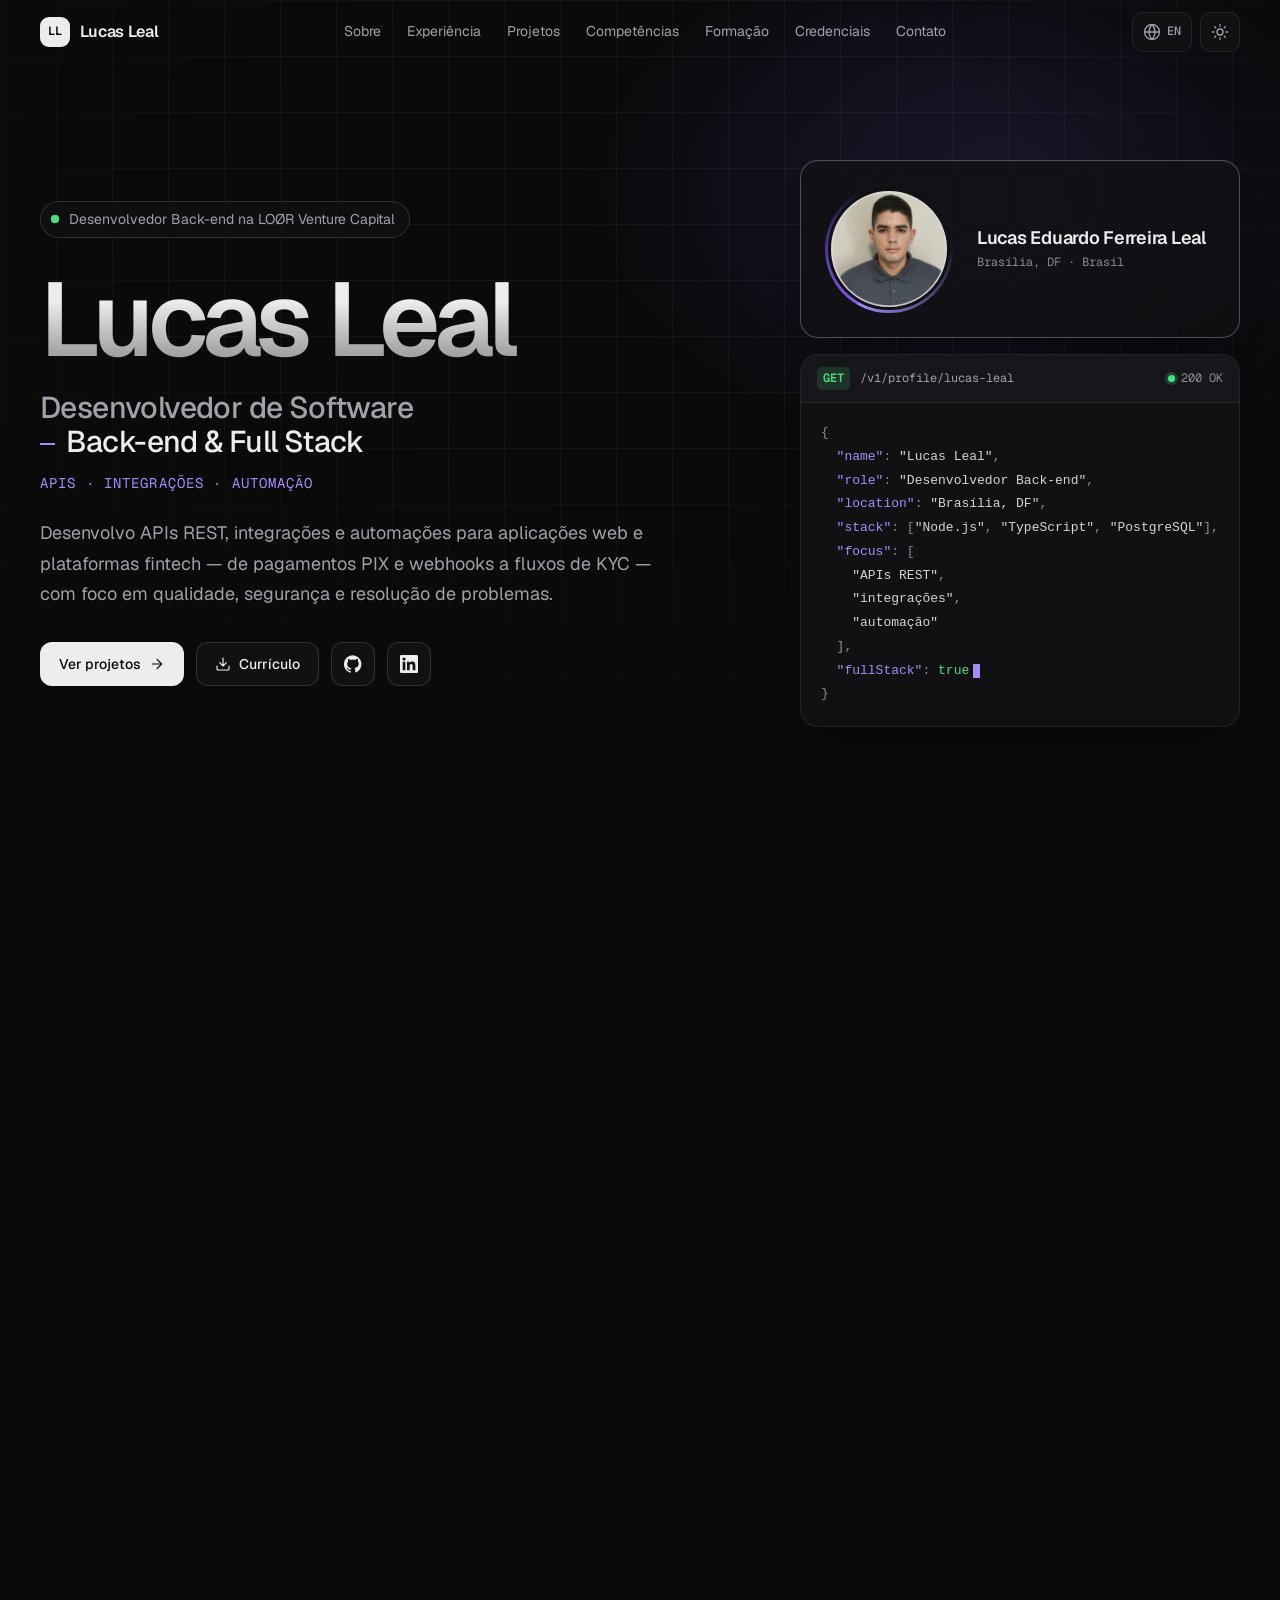
==== index.html @ 2da07b04 "Publica o portfólio profissional de Lucas Leal Portfólio em HTML, CSS e JavaScript puros, pronto par" ====
<!doctype html>
<html lang="pt-BR" data-theme="dark">
<head>
  <meta charset="utf-8">
  <meta name="viewport" content="width=device-width, initial-scale=1">
  <!-- CSP: se editar o script inline de tema abaixo, recalcule o hash (instruções no README) -->
  <meta http-equiv="Content-Security-Policy" content="default-src 'self'; script-src 'self' 'sha256-cTJ7zprDbn5agQ46MAtYirM+L8sYIg5HvL7rnCtWWjA='; style-src 'self'; img-src 'self' data:; font-src 'self'; connect-src 'self'; object-src 'none'; base-uri 'self'; form-action 'none'">
  <title>Lucas Leal — Desenvolvedor de Software | Back-end &amp; Full Stack</title>
  <meta name="description" content="Lucas Leal, desenvolvedor de software em Brasília com foco em Back-end e Full Stack: APIs REST, integrações de pagamento PIX, KYC e automação com Node.js, TypeScript, PHP/Laravel e PostgreSQL.">
  <meta name="author" content="Lucas Eduardo Ferreira Leal">
  <meta name="theme-color" content="#0a0a0b">
  <meta name="referrer" content="strict-origin-when-cross-origin">
  <meta name="color-scheme" content="dark light">
  <link rel="canonical" href="https://lucasleal0619.github.io/Portf-lio/">

  <!-- Open Graph / redes sociais -->
  <meta property="og:type" content="profile">
  <meta property="og:locale" content="pt_BR">
  <meta property="og:locale:alternate" content="en_US">
  <meta property="og:site_name" content="Lucas Leal">
  <meta property="og:title" content="Lucas Leal — Desenvolvedor de Software | Back-end & Full Stack">
  <meta property="og:description" content="APIs REST, integrações e automação para aplicações web e plataformas fintech. Estudos de caso de projetos profissionais, institucionais e pessoais.">
  <meta property="og:url" content="https://lucasleal0619.github.io/Portf-lio/">
  <meta property="og:image" content="https://lucasleal0619.github.io/Portf-lio/assets/images/og-image.png">
  <meta property="og:image:width" content="1200">
  <meta property="og:image:height" content="630">
  <meta property="og:image:alt" content="Lucas Leal — Desenvolvedor de Software, Back-end e Full Stack">
  <meta property="profile:first_name" content="Lucas">
  <meta property="profile:last_name" content="Leal">
  <meta name="twitter:card" content="summary_large_image">
  <meta name="twitter:title" content="Lucas Leal — Desenvolvedor de Software | Back-end & Full Stack">
  <meta name="twitter:description" content="APIs REST, integrações e automação para aplicações web e plataformas fintech. Estudos de caso de projetos profissionais, institucionais e pessoais.">
  <meta name="twitter:image" content="https://lucasleal0619.github.io/Portf-lio/assets/images/og-image.png">

  <link rel="icon" href="assets/icons/favicon.svg" type="image/svg+xml">
  <link rel="icon" href="assets/icons/favicon-32.png" sizes="32x32" type="image/png">
  <link rel="apple-touch-icon" href="assets/icons/apple-touch-icon.png">

  <link rel="preload" href="assets/fonts/geist-latin.woff2" as="font" type="font/woff2" crossorigin>
  <link rel="preload" href="assets/images/Foto_Lucas_Leal.webp" as="image" type="image/webp">

  <!-- Tema aplicado antes da pintura para evitar flash de cor -->
  <script>
    (function () {
      var root = document.documentElement;
      root.classList.add('js');
      if ('IntersectionObserver' in window && !(window.matchMedia && matchMedia('(prefers-reduced-motion: reduce)').matches)) {
        root.classList.add('anim-ready');
        setTimeout(function () { if (!root.classList.contains('anim-live')) root.classList.remove('anim-ready'); }, 2500);
      }
      try {
        var t = localStorage.getItem('ll-theme');
        if (t === 'light' || t === 'dark') root.setAttribute('data-theme', t);
      } catch (e) { /* armazenamento indisponível: mantém o tema escuro */ }
      if (root.getAttribute('data-theme') === 'light') document.querySelector('meta[name="theme-color"]').setAttribute('content', '#fafafa');
    })();
  </script>

  <link rel="stylesheet" href="css/style.css">
  <link rel="stylesheet" href="css/animations.css">
  <link rel="stylesheet" href="css/responsive.css">

  <script type="application/ld+json">
  {
    "@context": "https://schema.org",
    "@type": "Person",
    "name": "Lucas Eduardo Ferreira Leal",
    "alternateName": "Lucas Leal",
    "jobTitle": "Desenvolvedor de Software — Back-end & Full Stack",
    "description": "Desenvolvedor de software com experiência em aplicações web e plataformas fintech, com foco em Back-end, APIs REST, integrações e automação.",
    "url": "https://lucasleal0619.github.io/Portf-lio/",
    "image": "https://lucasleal0619.github.io/Portf-lio/assets/images/Foto_Lucas_Leal.png",
    "address": { "@type": "PostalAddress", "addressLocality": "Brasília", "addressRegion": "DF", "addressCountry": "BR" },
    "sameAs": [
      "https://github.com/LucasLeal0619",
      "https://www.linkedin.com/in/lucas-leal-5221542a2",
      "https://www.credly.com/users/lucas-leal.0b1dd383/badges"
    ],
    "worksFor": { "@type": "Organization", "name": "LOØR Venture Capital" },
    "alumniOf": { "@type": "EducationalOrganization", "name": "Instituto Federal de Brasília" },
    "hasCredential": [
      {
        "@type": "EducationalOccupationalCredential",
        "name": "AWS Academy Graduate - Cloud Architecting - Training Badge",
        "credentialCategory": "badge",
        "recognizedBy": { "@type": "Organization", "name": "Amazon Web Services Training and Certification" },
        "url": "https://www.credly.com/badges/780c78b6-8be4-4b17-b005-ce69655f09c8"
      },
      {
        "@type": "EducationalOccupationalCredential",
        "name": "AWS Academy Graduate - Cloud Foundations - Training Badge",
        "credentialCategory": "badge",
        "recognizedBy": { "@type": "Organization", "name": "Amazon Web Services Training and Certification" },
        "url": "https://www.credly.com/badges/e8bd3562-819b-45bc-aad5-487b95e1ea8e"
      }
    ],
    "knowsAbout": ["Node.js", "TypeScript", "PHP", "Laravel", "PostgreSQL", "MySQL", "APIs REST", "Webhooks", "Integrações de pagamento PIX", "KYC", "Vue.js", "React", "Docker", "Desenvolvimento Back-end", "Desenvolvimento Full Stack"]
  }
  </script>

  <script src="js/config.js" defer></script>
  <script src="js/translations.js" defer></script>
  <script src="js/main.js" defer></script>
  <script src="js/animations.js" defer></script>
</head>
<body>
  <!-- Ícones reutilizáveis -->
  <svg class="sprite" aria-hidden="true" focusable="false">
    <symbol id="i-github" viewBox="0 0 24 24"><path fill="currentColor" stroke="none" d="M12 .3a12 12 0 0 0-3.8 23.4c.6.1.8-.3.8-.6v-2c-3.3.7-4-1.6-4-1.6-.6-1.4-1.4-1.8-1.4-1.8-1.1-.7.1-.7.1-.7 1.2.1 1.8 1.2 1.8 1.2 1.1 1.8 2.8 1.3 3.5 1 .1-.8.4-1.3.8-1.6-2.7-.3-5.5-1.3-5.5-5.9 0-1.3.5-2.4 1.2-3.2-.1-.3-.5-1.5.1-3.2 0 0 1-.3 3.3 1.2a11.5 11.5 0 0 1 6 0C17.3 4.6 18.3 5 18.3 5c.6 1.7.2 2.9.1 3.2.8.8 1.2 1.9 1.2 3.2 0 4.6-2.8 5.6-5.5 5.9.4.4.8 1.1.8 2.2v3.3c0 .3.2.7.8.6A12 12 0 0 0 12 .3"/></symbol>
    <symbol id="i-linkedin" viewBox="0 0 24 24"><path fill="currentColor" stroke="none" d="M20.45 20.45h-3.56v-5.57c0-1.33-.02-3.04-1.85-3.04-1.85 0-2.14 1.45-2.14 2.94v5.67H9.35V9h3.41v1.56h.05c.48-.9 1.64-1.85 3.37-1.85 3.6 0 4.27 2.37 4.27 5.46v6.28ZM5.34 7.43a2.06 2.06 0 1 1 0-4.13 2.06 2.06 0 0 1 0 4.13ZM7.12 20.45H3.56V9h3.56v11.45ZM22.23 0H1.77C.79 0 0 .77 0 1.73v20.54C0 23.23.79 24 1.77 24h20.45c.98 0 1.78-.77 1.78-1.73V1.73C24 .77 23.2 0 22.22 0Z"/></symbol>
    <symbol id="i-mail" viewBox="0 0 24 24"><rect x="2" y="4" width="20" height="16" rx="2"/><path d="m22 7-8.97 5.7a1.94 1.94 0 0 1-2.06 0L2 7"/></symbol>
    <symbol id="i-copy" viewBox="0 0 24 24"><rect x="8" y="8" width="14" height="14" rx="2"/><path d="M4 16c-1.1 0-2-.9-2-2V4c0-1.1.9-2 2-2h10c1.1 0 2 .9 2 2"/></symbol>
    <symbol id="i-check" viewBox="0 0 24 24"><path d="M20 6 9 17l-5-5"/></symbol>
    <symbol id="i-download" viewBox="0 0 24 24"><path d="M21 15v4a2 2 0 0 1-2 2H5a2 2 0 0 1-2-2v-4M7 10l5 5 5-5M12 15V3"/></symbol>
    <symbol id="i-arrow-ur" viewBox="0 0 24 24"><path d="M7 17 17 7M7 7h10v10"/></symbol>
    <symbol id="i-arrow-r" viewBox="0 0 24 24"><path d="M5 12h14M12 5l7 7-7 7"/></symbol>
    <symbol id="i-arrow-up" viewBox="0 0 24 24"><path d="m5 12 7-7 7 7M12 19V5"/></symbol>
    <symbol id="i-sun" viewBox="0 0 24 24"><circle cx="12" cy="12" r="4"/><path d="M12 2v2M12 20v2M4.93 4.93l1.41 1.41M17.66 17.66l1.41 1.41M2 12h2M20 12h2M6.34 17.66l-1.41 1.41M19.07 4.93l-1.41 1.41"/></symbol>
    <symbol id="i-moon" viewBox="0 0 24 24"><path d="M12 3a6 6 0 0 0 9 9 9 9 0 1 1-9-9Z"/></symbol>
    <symbol id="i-menu" viewBox="0 0 24 24"><path d="M4 7h16M4 12h16M4 17h16"/></symbol>
    <symbol id="i-x" viewBox="0 0 24 24"><path d="M18 6 6 18M6 6l12 12"/></symbol>
    <symbol id="i-server" viewBox="0 0 24 24"><rect x="2" y="3" width="20" height="8" rx="2"/><rect x="2" y="13" width="20" height="8" rx="2"/><path d="M6 7h.01M6 17h.01"/></symbol>
    <symbol id="i-layout" viewBox="0 0 24 24"><rect x="3" y="3" width="18" height="18" rx="2"/><path d="M3 9h18M9 21V9"/></symbol>
    <symbol id="i-db" viewBox="0 0 24 24"><ellipse cx="12" cy="5" rx="9" ry="3"/><path d="M3 5v14a9 3 0 0 0 18 0V5M3 12a9 3 0 0 0 18 0"/></symbol>
    <symbol id="i-branch" viewBox="0 0 24 24"><path d="M6 3v12"/><circle cx="18" cy="6" r="3"/><circle cx="6" cy="18" r="3"/><path d="M18 9a9 9 0 0 1-9 9"/></symbol>
    <symbol id="i-cap" viewBox="0 0 24 24"><path d="M22 10 12 5 2 10l10 5 10-5Z"/><path d="M6 12v5c3 3 9 3 12 0v-5"/></symbol>
    <symbol id="i-globe" viewBox="0 0 24 24"><circle cx="12" cy="12" r="10"/><path d="M2 12h20M12 2a15.3 15.3 0 0 1 4 10 15.3 15.3 0 0 1-4 10 15.3 15.3 0 0 1-4-10 15.3 15.3 0 0 1 4-10Z"/></symbol>
  </svg>

  <a class="skip-link" href="#conteudo" data-i18n="a11y.skip">Pular para o conteúdo</a>
  <div class="progress" aria-hidden="true"><span class="progress__bar"></span></div>

  <!-- ============ HEADER ============ -->
  <header class="header" id="topo">
    <div class="header__inner container">
      <a class="brand" href="#inicio">
        <span class="brand__mark" aria-hidden="true">LL</span>
        <span class="brand__name">Lucas Leal</span>
      </a>

      <nav class="nav" id="nav" aria-label="Navegação principal" data-i18n-attr="aria-label:a11y.nav">
        <ul class="nav__list">
          <li><a class="nav__link" href="#sobre" data-i18n="nav.about">Sobre</a></li>
          <li><a class="nav__link" href="#experiencia" data-i18n="nav.experience">Experiência</a></li>
          <li><a class="nav__link" href="#projetos" data-i18n="nav.projects">Projetos</a></li>
          <li><a class="nav__link" href="#competencias" data-i18n="nav.skills">Competências</a></li>
          <li><a class="nav__link" href="#formacao" data-i18n="nav.education">Formação</a></li>
          <li><a class="nav__link" href="#credenciais" data-i18n="nav.credentials">Credenciais</a></li>
          <li><a class="nav__link" href="#contato" data-i18n="nav.contact">Contato</a></li>
        </ul>
      </nav>

      <div class="header__actions">
        <button class="icon-btn lang-btn" type="button" id="lang-toggle" aria-label="EN — Switch to English">
          <svg class="icon" aria-hidden="true"><use href="#i-globe"/></svg>
          <span class="lang-btn__label">EN</span>
        </button>
        <button class="icon-btn" type="button" id="theme-toggle" aria-label="Alternar tema claro/escuro" data-i18n-attr="aria-label:a11y.theme">
          <svg class="icon icon--sun" aria-hidden="true"><use href="#i-sun"/></svg>
          <svg class="icon icon--moon" aria-hidden="true"><use href="#i-moon"/></svg>
        </button>
        <button class="icon-btn menu-btn" type="button" id="menu-toggle" aria-controls="nav" aria-expanded="false" aria-label="Abrir menu">
          <svg class="icon icon--menu" aria-hidden="true"><use href="#i-menu"/></svg>
          <svg class="icon icon--close" aria-hidden="true"><use href="#i-x"/></svg>
        </button>
      </div>
    </div>
  </header>

  <main id="conteudo" tabindex="-1">

    <!-- ============ HERO ============ -->
    <section class="hero" id="inicio" aria-labelledby="hero-title">
      <div class="hero__bg" aria-hidden="true"></div>
      <div class="container hero__grid">
        <div class="hero__content">
          <p class="status-pill">
            <span class="status-pill__dot" aria-hidden="true"></span>
            <span data-i18n="hero.status">Desenvolvedor Back-end na LOØR Venture Capital</span>
          </p>

          <h1 class="hero__title" id="hero-title">
            <span class="hero__name">Lucas Leal</span>
            <span class="hero__role"><span data-i18n="hero.role">Desenvolvedor de Software</span> <span class="hero__role-stack">Back-end &amp; Full Stack</span></span>
          </h1>
          <p class="hero__tagline mono" data-i18n="hero.tagline">APIs · Integrações · Automação</p>

          <p class="hero__lead" data-i18n="hero.lead">Desenvolvo APIs REST, integrações e automações para aplicações web e plataformas fintech — de pagamentos PIX e webhooks a fluxos de KYC — com foco em qualidade, segurança e resolução de problemas.</p>

          <div class="hero__cta">
            <a class="btn btn--primary" href="#projetos">
              <span data-i18n="hero.ctaProjects">Ver projetos</span>
              <svg class="icon" aria-hidden="true"><use href="#i-arrow-r"/></svg>
            </a>
            <a class="btn btn--ghost" href="#" data-config-link="resume" download hidden>
              <svg class="icon" aria-hidden="true"><use href="#i-download"/></svg>
              <span data-i18n="hero.ctaResume">Currículo</span>
            </a>
            <a class="icon-btn icon-btn--lg" href="https://github.com/LucasLeal0619" target="_blank" rel="noopener noreferrer" aria-label="GitHub (abre em nova aba)" data-i18n-attr="aria-label:a11y.github">
              <svg class="icon" aria-hidden="true"><use href="#i-github"/></svg>
            </a>
            <a class="icon-btn icon-btn--lg" href="#" data-config-link="linkedin" target="_blank" rel="noopener noreferrer" aria-label="LinkedIn (abre em nova aba)" data-i18n-attr="aria-label:a11y.linkedin" hidden>
              <svg class="icon" aria-hidden="true"><use href="#i-linkedin"/></svg>
            </a>
          </div>
        </div>

        <div class="hero__visual">
          <figure class="card photo-card spotlight">
            <picture>
              <source srcset="assets/images/Foto_Lucas_Leal.webp" type="image/webp">
              <img class="photo-card__img" src="assets/images/Foto_Lucas_Leal.png" width="256" height="256"
                   alt="Foto de Lucas Leal, homem jovem de cabelo escuro curto, vestindo camisa polo cinza" data-i18n-attr="alt:hero.photoAlt"
                   fetchpriority="high" decoding="async">
            </picture>
            <figcaption class="photo-card__caption">
              <span class="photo-card__name">Lucas Eduardo Ferreira Leal</span>
              <span class="photo-card__meta mono">Brasília, DF · Brasil</span>
            </figcaption>
          </figure>

          <div class="card code-card spotlight" role="img" aria-label="Resumo do perfil em formato de resposta de API: Lucas Leal, desenvolvedor Back-end em Brasília, stack Node.js, TypeScript e PostgreSQL." data-i18n-attr="aria-label:hero.codeAlt">
            <div class="code-card__bar" aria-hidden="true">
              <span class="code-card__method">GET</span>
              <span class="code-card__path">/v1/profile/lucas-leal</span>
              <span class="code-card__status"><span class="dot dot--ok"></span>200 OK</span>
            </div>
<pre class="code-card__body" aria-hidden="true"><code>{
  <span class="k">"name"</span>: <span class="s">"Lucas Leal"</span>,
  <span class="k">"role"</span>: <span class="s">"<span data-i18n="code.role">Desenvolvedor Back-end</span>"</span>,
  <span class="k">"location"</span>: <span class="s">"Brasília, DF"</span>,
  <span class="k">"stack"</span>: [<span class="s">"Node.js"</span>, <span class="s">"TypeScript"</span>, <span class="s">"PostgreSQL"</span>],
  <span class="k">"focus"</span>: [
    <span class="s">"<span data-i18n="code.f1">APIs REST</span>"</span>,
    <span class="s">"<span data-i18n="code.f2">integrações</span>"</span>,
    <span class="s">"<span data-i18n="code.f3">automação</span>"</span>
  ],
  <span class="k">"fullStack"</span>: <span class="b">true</span><span class="caret"></span>
}</code></pre>
          </div>
        </div>
      </div>
    </section>

    <!-- ============ SOBRE ============ -->
    <section class="section" id="sobre" aria-labelledby="sobre-title">
      <div class="container">
        <header class="section__head reveal">
          <p class="section__index mono">01 <span aria-hidden="true">/</span> <span data-i18n="nav.about">Sobre</span></p>
          <h2 class="section__title" id="sobre-title" data-i18n="about.title">Back-end primeiro. Full Stack quando o projeto pede.</h2>
        </header>

        <div class="about-grid">
          <article class="card about-main reveal spotlight">
            <p data-i18n="about.p1">Sou desenvolvedor de software em Brasília, com experiência profissional em aplicações web e plataformas fintech. Hoje atuo como Desenvolvedor Back-end na LOØR Venture Capital, construindo APIs REST, integrações de pagamento e fluxos de KYC.</p>
            <p data-i18n="about.p2">Trabalho principalmente com Node.js, TypeScript e PostgreSQL, e também com PHP/Laravel, Vue.js, React e MySQL — o que me permite atuar no Full Stack quando o projeto pede. Testes de APIs, consultas SQL, homologação e deploy fazem parte da rotina, não da etapa final.</p>
            <div class="about-main__interests">
              <h3 class="card__label mono" data-i18n="about.interestsLabel">Interesses</h3>
              <ul class="tag-cloud">
                <li data-i18n="about.i1">Arquitetura de software</li>
                <li data-i18n="about.i2">Segurança</li>
                <li data-i18n="about.i3">Inteligência artificial</li>
                <li data-i18n="about.i4">Engenharia de software</li>
                <li data-i18n="about.i5">Automação</li>
                <li data-i18n="about.i6">Produtos digitais</li>
              </ul>
            </div>
          </article>

          <article class="card about-focus reveal spotlight">
            <h3 class="card__label mono" data-i18n="about.focusLabel">Foco atual</h3>
            <p class="about-focus__big" data-i18n="about.focusTitle">Pagamentos, KYC e APIs em uma fintech</p>
            <p class="muted" data-i18n="about.focusText">PIX, cobranças e webhooks via Asaas, fluxos de KYC com BigDataCorp e soluções whitelabel.</p>
          </article>

          <article class="card about-edu reveal spotlight">
            <h3 class="card__label mono" data-i18n="about.eduLabel">Formação</h3>
            <ul class="mini-list">
              <li>
                <svg class="icon" aria-hidden="true"><use href="#i-cap"/></svg>
                <span><strong>Faculdade Senac-DF</strong> · <span data-i18n="about.edu2">ADS, conclusão prevista em dez 2027</span></span>
              </li>
              <li>
                <svg class="icon" aria-hidden="true"><use href="#i-cap"/></svg>
                <span><strong>IFB</strong> · <span data-i18n="about.edu1">Técnico em Informática, concluído em 2025</span></span>
              </li>
            </ul>
          </article>

          <article class="card about-traits reveal spotlight">
            <h3 class="card__label mono" data-i18n="about.traitsLabel">Como trabalho</h3>
            <ul class="traits">
              <li class="trait">
                <h4 class="trait__title" data-i18n="about.t1">Colaboração</h4>
                <p data-i18n="about.t1d">Investigação de problemas, revisão de código e decisões técnicas junto ao Tech Lead.</p>
              </li>
              <li class="trait">
                <h4 class="trait__title" data-i18n="about.t2">Análise</h4>
                <p data-i18n="about.t2d">Diagnóstico de inconsistências de dados e de limitações de ambiente antes de propor a solução.</p>
              </li>
              <li class="trait">
                <h4 class="trait__title" data-i18n="about.t3">Qualidade</h4>
                <p data-i18n="about.t3d">Testes de APIs, testes automatizados, homologação e validação em produção.</p>
              </li>
              <li class="trait">
                <h4 class="trait__title" data-i18n="about.t4">Segurança</h4>
                <p data-i18n="about.t4d">Autenticação, fluxos de KYC e auditoria com proteção contra falsificação de cabeçalhos.</p>
              </li>
            </ul>
          </article>
        </div>
      </div>
    </section>

    <!-- ============ EXPERIÊNCIA ============ -->
    <section class="section" id="experiencia" aria-labelledby="exp-title">
      <div class="container">
        <header class="section__head reveal">
          <p class="section__index mono">02 <span aria-hidden="true">/</span> <span data-i18n="nav.experience">Experiência</span></p>
          <h2 class="section__title" id="exp-title" data-i18n="exp.title">Trajetória profissional.</h2>
        </header>

        <ol class="timeline">
          <!-- LOØR Venture Capital: dois cargos na mesma empresa -->
          <li class="timeline__item reveal">
            <div class="timeline__marker" aria-hidden="true"><span></span></div>
            <article class="card exp-card spotlight">
              <header class="exp-company">
                <p class="exp-company__name">LOØR Venture Capital</p>
                <p class="exp-company__span mono"><time datetime="2026-04" data-i18n="exp.apr26">Abr 2026</time> — <span data-i18n="common.present">Atual</span></p>
              </header>

              <header class="exp-card__head">
                <div>
                  <h3 class="exp-card__role" data-i18n="exp.loor.role">Desenvolvedor Back-end</h3>
                  <p class="exp-card__context" data-i18n="exp.loor.context">Plataforma fintech de investimento coletivo.</p>
                </div>
                <p class="exp-card__period mono">
                  <time datetime="2026-07" data-i18n="exp.jul26">Jul 2026</time> — <span class="tag-current" data-i18n="common.present">Atual</span>
                </p>
              </header>

              <div class="exp-card__groups">
                <div class="exp-group">
                  <h4 class="exp-group__title mono" data-i18n="exp.loor.g1">APIs e pagamentos</h4>
                  <ul>
                    <li data-i18n="exp.loor.a1">APIs REST em Node.js e TypeScript, com PostgreSQL</li>
                    <li data-i18n="exp.loor.a2">Integração com Asaas: PIX, cobranças, QR Codes e webhooks</li>
                    <li data-i18n="exp.loor.a3">Confirmação automática de pagamentos</li>
                  </ul>
                </div>
                <div class="exp-group">
                  <h4 class="exp-group__title mono" data-i18n="exp.loor.g2">KYC e produto</h4>
                  <ul>
                    <li data-i18n="exp.loor.a4">Evolução de fluxos de KYC integrados ao BigDataCorp</li>
                    <li data-i18n="exp.loor.a5">Desenvolvimento e evolução de soluções whitelabel</li>
                  </ul>
                </div>
                <div class="exp-group">
                  <h4 class="exp-group__title mono" data-i18n="exp.loor.g3">Qualidade e colaboração</h4>
                  <ul>
                    <li data-i18n="exp.loor.a6">Testes de APIs e consultas SQL</li>
                    <li data-i18n="exp.loor.a7">Homologação e deploy em produção</li>
                    <li data-i18n="exp.loor.a8">Investigação de problemas, revisão de código e decisões técnicas com o Tech Lead</li>
                  </ul>
                </div>
              </div>

              <ul class="chips" aria-label="Tecnologias" data-i18n-attr="aria-label:common.techs">
                <li>Node.js</li><li>TypeScript</li><li>AdonisJS</li><li>PostgreSQL</li><li>RabbitMQ</li><li>Swagger</li><li>Git</li>
              </ul>

              <div class="exp-role-prev">
                <header class="exp-card__head">
                  <div>
                    <h3 class="exp-card__role exp-card__role--sm" data-i18n="exp.res.role">Desenvolvedor Full Stack — Residência Tecnológica</h3>
                    <p class="exp-card__context" data-i18n="exp.res.context">Programa Bolsa Futuro Digital, na LOØR Venture Capital.</p>
                  </div>
                  <p class="exp-card__period mono">
                    <time datetime="2026-04" data-i18n="exp.apr26">Abr 2026</time> — <time datetime="2026-07" data-i18n="exp.jul26">Jul 2026</time>
                  </p>
                </header>
                <div class="exp-group exp-group--flat">
                  <ul>
                    <li data-i18n="exp.res.a1">Desenvolvimento do MVP Brazil Fund Access, plataforma de captação e gestão de investimentos internacionais</li>
                    <li data-i18n="exp.res.a2">APIs REST, modelagem de dados e fluxos de autenticação e KYC</li>
                    <li data-i18n="exp.res.a3">Contribuição para mais de 30 telas e fluxos do MVP</li>
                    <li data-i18n="exp.res.a4">CI/CD, homologação, deploy e resolução colaborativa de problemas</li>
                  </ul>
                </div>
                <div class="exp-role-prev__foot">
                  <ul class="chips" aria-label="Tecnologias" data-i18n-attr="aria-label:common.techs">
                    <li>React</li><li>Node.js</li><li>TypeScript</li><li>PostgreSQL</li>
                  </ul>
                  <button class="btn btn--sm btn--ghost" type="button" data-case="bfa">
                    <span data-i18n="exp.res.case">Estudo de caso: Brazil Fund Access</span>
                    <svg class="icon" aria-hidden="true"><use href="#i-arrow-ur"/></svg>
                  </button>
                </div>
              </div>
            </article>
          </li>

          <!-- G4F / Senac-DF -->
          <li class="timeline__item reveal">
            <div class="timeline__marker" aria-hidden="true"><span></span></div>
            <article class="card exp-card spotlight">
              <header class="exp-company">
                <p class="exp-company__name">G4F / Senac-DF</p>
              </header>
              <header class="exp-card__head">
                <div>
                  <h3 class="exp-card__role" data-i18n="exp.app.role">Jovem Aprendiz em Desenvolvimento de Software</h3>
                  <p class="exp-card__context" data-i18n="exp.app.context">Programa de aprendizagem com atuação em desenvolvimento web Full Stack.</p>
                </div>
                <p class="exp-card__period mono">
                  <time datetime="2026-02" data-i18n="exp.feb26">Fev 2026</time> — <span class="tag-current" data-i18n="common.present">Atual</span>
                </p>
              </header>

              <div class="exp-card__groups exp-card__groups--2">
                <div class="exp-group">
                  <h4 class="exp-group__title mono" data-i18n="exp.app.g1">Desenvolvimento</h4>
                  <ul>
                    <li data-i18n="exp.app.a1">Aplicações web Full Stack com PHP/Laravel, Vue.js e MySQL</li>
                    <li data-i18n="exp.app.a2">Autenticação, CRUDs e módulos administrativos</li>
                    <li data-i18n="exp.app.a3">Integração entre Front-end, Back-end e banco de dados</li>
                  </ul>
                </div>
                <div class="exp-group">
                  <h4 class="exp-group__title mono" data-i18n="exp.app.g2">Ambiente e ferramentas</h4>
                  <ul>
                    <li data-i18n="exp.app.a4">Versionamento com Git</li>
                    <li data-i18n="exp.app.a5">Configuração de ambientes com Docker</li>
                    <li data-i18n="exp.app.a6">Diagnóstico de limitações de ambiente e adaptação de soluções para manter o desenvolvimento em andamento</li>
                  </ul>
                </div>
              </div>

              <ul class="chips" aria-label="Tecnologias" data-i18n-attr="aria-label:common.techs">
                <li>PHP</li><li>Laravel</li><li>Vue.js</li><li>MySQL</li><li>Docker</li><li>Git</li>
              </ul>
            </article>
          </li>
        </ol>
      </div>
    </section>

    <!-- ============ PROJETOS ============ -->
    <section class="section" id="projetos" aria-labelledby="proj-title">
      <div class="container">
        <header class="section__head reveal">
          <p class="section__index mono">03 <span aria-hidden="true">/</span> <span data-i18n="nav.projects">Projetos</span></p>
          <h2 class="section__title" id="proj-title" data-i18n="proj.title">Estudos de caso.</h2>
          <p class="section__lead" data-i18n="proj.lead">Contexto, problema, solução e — principalmente — o que foi minha contribuição em cada projeto. Cada card indica se o trabalho é pessoal, profissional, institucional, acadêmico ou de hackathon.</p>
        </header>

        <div class="filters reveal" role="group" aria-label="Filtrar projetos" data-i18n-attr="aria-label:proj.filterLabel">
          <button class="filter" type="button" data-filter="all" aria-pressed="true"><span data-i18n="proj.f.all">Todos</span><span class="filter__count" aria-hidden="true"></span></button>
          <button class="filter" type="button" data-filter="backend" aria-pressed="false"><span>Back-end</span><span class="filter__count" aria-hidden="true"></span></button>
          <button class="filter" type="button" data-filter="fullstack" aria-pressed="false"><span>Full Stack</span><span class="filter__count" aria-hidden="true"></span></button>
          <button class="filter" type="button" data-filter="work" aria-pressed="false"><span data-i18n="proj.f.work">Profissional e institucional</span><span class="filter__count" aria-hidden="true"></span></button>
          <button class="filter" type="button" data-filter="personal" aria-pressed="false"><span data-i18n="proj.f.personal">Pessoal</span><span class="filter__count" aria-hidden="true"></span></button>
          <button class="filter" type="button" data-filter="learning" aria-pressed="false"><span data-i18n="proj.f.learning">Formação e hackathon</span><span class="filter__count" aria-hidden="true"></span></button>
        </div>
        <p class="sr-only" id="filter-status" role="status" aria-live="polite"></p>

        <div class="projects">

          <!-- 1. HackLab -->
          <article class="card project project--featured reveal spotlight" data-tags="backend work" aria-labelledby="p-hacklab">
            <div class="project__visual project__visual--report">
              <p class="report__head mono"><span class="dot dot--ok" aria-hidden="true"></span> <span data-i18n="proj.hacklab.reportHead">Versão validada em 21/10/2026</span></p>
              <dl class="report">
                <div class="report__row">
                  <dt data-i18n="proj.hacklab.rBack">Testes de Back-end</dt>
                  <dd><span class="report__bar" aria-hidden="true"></span><span class="report__val">616/616</span></dd>
                </div>
                <div class="report__row">
                  <dt data-i18n="proj.hacklab.rFront">Testes de Front-end</dt>
                  <dd><span class="report__bar" aria-hidden="true"></span><span class="report__val">130/130</span></dd>
                </div>
                <div class="report__row">
                  <dt data-i18n="proj.hacklab.rManual">Testes manuais</dt>
                  <dd><span class="report__val" data-i18n="proj.hacklab.rManualVal">6 aprovados</span></dd>
                </div>
              </dl>
              <p class="report__foot" data-i18n="proj.hacklab.reportFoot">Retrato daquela versão validada — não necessariamente o estado atual do projeto.</p>
            </div>
            <div class="project__body">
              <ul class="project__meta">
                <li class="badge badge--institutional" data-i18n="badge.institutional">Institucional</li>
                <li class="badge badge--mode" data-i18n="badge.collab">Colaborativo</li>
                <li class="project__period mono">2026</li>
              </ul>
              <p class="project__cat mono" data-i18n="proj.hacklab.cat">Plataforma de gestão de hackathons</p>
              <h3 class="project__title" id="p-hacklab">HackLab</h3>
              <p class="project__desc" data-i18n="proj.hacklab.desc">Centraliza a organização e a gestão de hackathons. Minha contribuição se concentra em segurança, autenticação, auditoria e infraestrutura.</p>
              <div class="project__highlight">
                <p class="project__label mono" data-i18n="proj.hacklab.hlLabel">Destaque técnico</p>
                <p data-i18n="proj.hacklab.hl">Correção da identificação do IP real nas auditorias: suporte a IPv4 e IPv6, comunicação assinada entre proxy e Back-end e proteção contra falsificação de cabeçalhos.</p>
              </div>
              <ul class="chips" aria-label="Tecnologias" data-i18n-attr="aria-label:common.techs">
                <li>Vue.js</li><li>Laravel</li><li>PostgreSQL</li><li>Supabase</li><li>Sanctum</li><li>Netlify</li><li>Render</li>
              </ul>
              <button class="btn btn--sm btn--ghost project__more" type="button" data-case="hacklab">
                <span data-i18n="proj.more">Ver estudo de caso</span>
                <svg class="icon" aria-hidden="true"><use href="#i-arrow-ur"/></svg>
              </button>
            </div>
            <div class="case" id="case-hacklab" hidden>
              <dl class="case__meta">
                <div><dt data-i18n="case.type">Tipo</dt><dd data-i18n="badge.institutional">Institucional</dd></div>
                <div><dt data-i18n="case.mode">Trabalho</dt><dd data-i18n="badge.collab">Colaborativo</dd></div>
                <div><dt data-i18n="case.period">Período</dt><dd>2026</dd></div>
              </dl>
              <dl class="case__grid">
                <div><dt data-i18n="case.problem">Problema</dt><dd data-i18n="proj.hacklab.problem">Centralizar em um único sistema os processos de organização e gestão de hackathons, com controle de acesso e rastreabilidade das ações.</dd></div>
                <div><dt data-i18n="case.solution">Solução</dt><dd data-i18n="proj.hacklab.solution">Plataforma com autenticação, gestão de participantes, controle de permissões e auditoria, sustentada por testes automatizados, integração contínua e implantação em nuvem.</dd></div>
              </dl>
              <h4 class="case__sub" data-i18n="case.contribution">Minha contribuição</h4>
              <p class="case__text" data-i18n="proj.hacklab.contrib">Desenvolvimento e evolução técnica da plataforma, especialmente em segurança, autenticação, auditoria e infraestrutura.</p>
              <h4 class="case__sub" data-i18n="case.challenge">Desafio técnico em destaque</h4>
              <p class="case__text" data-i18n="proj.hacklab.challenge">As auditorias precisavam registrar o endereço IP real de quem executa cada ação. A correção envolveu:</p>
              <ul class="case__list">
                <li data-i18n="proj.hacklab.c1">Suporte a IPv4 e IPv6</li>
                <li data-i18n="proj.hacklab.c2">Comunicação assinada entre proxy e Back-end</li>
                <li data-i18n="proj.hacklab.c3">Proteção contra falsificação de cabeçalhos</li>
                <li data-i18n="proj.hacklab.c4">Validação de segurança</li>
                <li data-i18n="proj.hacklab.c5">Testes automatizados</li>
                <li data-i18n="proj.hacklab.c6">Validação em produção</li>
              </ul>
              <h4 class="case__sub" data-i18n="case.results">Resultados</h4>
              <ul class="kpis">
                <li class="kpi"><span class="kpi__value">616/616</span><span class="kpi__label" data-i18n="proj.hacklab.k1">testes de Back-end aprovados</span></li>
                <li class="kpi"><span class="kpi__value">130/130</span><span class="kpi__label" data-i18n="proj.hacklab.k2">testes de Front-end aprovados</span></li>
                <li class="kpi"><span class="kpi__value">6</span><span class="kpi__label" data-i18n="proj.hacklab.k3">testes manuais aprovados</span></li>
              </ul>
              <p class="case__note" data-i18n="proj.hacklab.kNote">Indicadores da versão validada em 21 de outubro de 2026. Representam aquela versão, não necessariamente o estado atual do projeto.</p>
              <h4 class="case__sub" data-i18n="common.techs">Tecnologias</h4>
              <ul class="chips"><li>Vue.js</li><li>Laravel</li><li>PostgreSQL</li><li>Supabase</li><li>Sanctum</li><li>Netlify</li><li>Render</li></ul>
            </div>
          </article>

          <!-- 2. SIPED -->
          <article class="card project reveal spotlight" data-tags="work" aria-labelledby="p-siped">
            <div class="project__visual" aria-hidden="true">
              <svg class="viz viz--proposal" viewBox="0 0 400 220" preserveAspectRatio="xMidYMid meet">
                <g class="viz__layer"><rect x="20" y="16" width="104" height="38" rx="9"/><text x="72" y="40" text-anchor="middle" data-i18n="proj.siped.env1">amb. 1</text></g>
                <g class="viz__layer"><rect x="148" y="16" width="104" height="38" rx="9"/><text x="200" y="40" text-anchor="middle" data-i18n="proj.siped.env2">amb. 2</text></g>
                <g class="viz__layer"><rect x="276" y="16" width="104" height="38" rx="9"/><text x="328" y="40" text-anchor="middle" data-i18n="proj.siped.env3">amb. 3</text></g>
                <path class="viz__link" d="M72 54 V76 H200 M328 54 V76 H200 M200 54 V96"/>
                <g class="viz__layer viz__layer--on"><rect x="90" y="96" width="220" height="40" rx="9"/><text x="200" y="121" text-anchor="middle" data-i18n="proj.siped.backend">back-end compartilhado</text></g>
                <path class="viz__link" d="M200 136 V160"/>
                <g class="viz__layer"><rect x="130" y="160" width="140" height="38" rx="9"/><text x="200" y="184" text-anchor="middle" data-i18n="proj.siped.db">banco centralizado</text></g>
                <text x="392" y="214" class="viz__label viz__tag" text-anchor="end" data-i18n="proj.siped.proposalTag">PROPOSTA</text>
              </svg>
            </div>
            <div class="project__body">
              <ul class="project__meta">
                <li class="badge badge--institutional" data-i18n="badge.institutional">Institucional</li>
                <li class="badge badge--mode" data-i18n="badge.collab">Colaborativo</li>
                <li class="project__period mono">2026</li>
              </ul>
              <p class="project__cat mono" data-i18n="proj.siped.cat">Sistema Integrado Pedagógico</p>
              <h3 class="project__title" id="p-siped">SIPED</h3>
              <p class="project__desc" data-i18n="proj.siped.desc">Sistema voltado ao planejamento e à gestão de informações pedagógicas.</p>
              <ul class="project__points">
                <li data-i18n="proj.siped.h1">Análise de requisitos e evolução de funcionalidades</li>
                <li data-i18n="proj.siped.h2">Auditoria de dados importados e investigação de inconsistências</li>
                <li data-i18n="proj.siped.h3">Proposta de evolução arquitetural</li>
              </ul>
              <button class="btn btn--sm btn--ghost project__more" type="button" data-case="siped">
                <span data-i18n="proj.more">Ver estudo de caso</span>
                <svg class="icon" aria-hidden="true"><use href="#i-arrow-ur"/></svg>
              </button>
            </div>
            <div class="case" id="case-siped" hidden>
              <dl class="case__meta">
                <div><dt data-i18n="case.type">Tipo</dt><dd data-i18n="badge.institutional">Institucional</dd></div>
                <div><dt data-i18n="case.mode">Trabalho</dt><dd data-i18n="badge.collab">Colaborativo</dd></div>
                <div><dt data-i18n="case.period">Período</dt><dd>2026</dd></div>
              </dl>
              <dl class="case__grid">
                <div><dt data-i18n="case.problem">Problema</dt><dd data-i18n="proj.siped.problem">Organizar informações pedagógicas — cursos, eixos tecnológicos e dados importados — de forma consistente e confiável para o planejamento institucional.</dd></div>
                <div><dt data-i18n="case.solution">Solução</dt><dd data-i18n="proj.siped.solution">Sistema institucional de planejamento e gestão pedagógica, com gestão de cursos e eixos tecnológicos e processos de importação de dados.</dd></div>
              </dl>
              <h4 class="case__sub" data-i18n="case.contribution">Minha contribuição</h4>
              <ul class="case__list">
                <li data-i18n="proj.siped.c1">Desenvolvimento e evolução de funcionalidades</li>
                <li data-i18n="proj.siped.c2">Análise de requisitos</li>
                <li data-i18n="proj.siped.c3">Auditoria e investigação de inconsistências</li>
                <li data-i18n="proj.siped.c4">Organização de informações educacionais</li>
                <li data-i18n="proj.siped.c5">Revisão de processos de importação</li>
                <li data-i18n="proj.siped.c6">Gestão de cursos e eixos tecnológicos</li>
                <li data-i18n="proj.siped.c7">Planejamento de evolução arquitetural</li>
              </ul>
              <h4 class="case__sub" data-i18n="case.analysis">Análise de dados</h4>
              <p class="case__text" data-i18n="proj.siped.analysis">Auditoria de uma base importada, identificação de títulos duplicados após normalização e levantamento de pendências de dados — diagnósticos feitos em um momento específico para orientar as correções.</p>
              <h4 class="case__sub" data-i18n="case.proposal">Proposta arquitetural</h4>
              <p class="case__callout" data-i18n="proj.siped.proposal">Três ambientes operacionais, um Back-end compartilhado e um banco de dados centralizado. Trata-se de uma proposta de evolução, não de uma implementação concluída.</p>
              <p class="case__note" data-i18n="proj.siped.note">Por se tratar de um sistema institucional, código, telas e dados internos não são divulgados.</p>
            </div>
          </article>

          <!-- 3. Luedal -->
          <article class="card project project--featured project--personal reveal spotlight" data-tags="fullstack personal" aria-labelledby="p-luedal">
            <div class="project__visual" aria-hidden="true">
              <span class="project__status mono" data-i18n="proj.luedal.status">Em desenvolvimento</span>
              <svg class="viz viz--graph" viewBox="10 10 375 210" preserveAspectRatio="xMidYMid meet">
                <g class="viz__edges">
                  <path d="M60 160 L130 100 L210 130 L280 70 L350 110"/>
                  <path d="M130 100 L150 40"/><path d="M210 130 L200 190"/><path d="M280 70 L320 30"/>
                  <path d="M130 100 L210 130"/><path d="M60 160 L120 190"/><path d="M280 70 L350 160"/>
                </g>
                <path class="viz__route" d="M60 160 L130 100 L210 130 L280 70 L350 110"/>
                <g class="viz__nodes">
                  <circle cx="150" cy="40" r="5"/><circle cx="200" cy="190" r="5"/><circle cx="320" cy="30" r="5"/>
                  <circle cx="120" cy="190" r="5"/><circle cx="350" cy="160" r="5"/>
                </g>
                <g class="viz__nodes viz__nodes--on">
                  <circle cx="60" cy="160" r="7"/><circle cx="130" cy="100" r="7"/><circle cx="210" cy="130" r="7"/><circle cx="280" cy="70" r="7"/>
                </g>
                <circle class="viz__goal" cx="350" cy="110" r="10"/>
                <text x="350" y="138" class="viz__label" text-anchor="middle">Career GPS</text>
                <text x="60" y="186" class="viz__label" text-anchor="middle">Skill Graph</text>
              </svg>
            </div>
            <div class="project__body">
              <ul class="project__meta">
                <li class="badge badge--personal" data-i18n="badge.personal">Pessoal</li>
                <li class="badge badge--mode" data-i18n="badge.solo">Individual</li>
                <li class="project__period mono" data-i18n="proj.luedal.period">2026 — em desenvolvimento</li>
              </ul>
              <p class="project__cat mono" data-i18n="proj.luedal.cat">SaaS de desenvolvimento de carreira</p>
              <h3 class="project__title" id="p-luedal">Luedal</h3>
              <p class="project__desc" data-i18n="proj.luedal.desc">Plataforma para ajudar profissionais a identificar competências e lacunas de conhecimento e a planejar a carreira. Projeto que conduzo sozinho, por iniciativa própria — da concepção à documentação e ao código.</p>
              <ul class="kpis kpis--inline">
                <li class="kpi"><span class="kpi__value">11</span><span class="kpi__label" data-i18n="proj.luedal.k1">módulos funcionais documentados</span></li>
                <li class="kpi"><span class="kpi__value">46</span><span class="kpi__label" data-i18n="proj.luedal.k2">histórias de usuário</span></li>
              </ul>
              <ul class="chips" aria-label="Tecnologias" data-i18n-attr="aria-label:common.techs">
                <li>TypeScript</li><li>React</li><li>TanStack Start</li><li>Vite</li><li>Supabase</li><li>PostgreSQL</li>
              </ul>
              <button class="btn btn--sm btn--ghost project__more" type="button" data-case="luedal">
                <span data-i18n="proj.more">Ver estudo de caso</span>
                <svg class="icon" aria-hidden="true"><use href="#i-arrow-ur"/></svg>
              </button>
            </div>
            <div class="case" id="case-luedal" hidden>
              <dl class="case__meta">
                <div><dt data-i18n="case.type">Tipo</dt><dd data-i18n="badge.personal">Pessoal</dd></div>
                <div><dt data-i18n="case.mode">Trabalho</dt><dd data-i18n="badge.solo">Individual</dd></div>
                <div><dt data-i18n="case.period">Período</dt><dd data-i18n="proj.luedal.period">2026 — em desenvolvimento</dd></div>
              </dl>
              <dl class="case__grid">
                <div><dt data-i18n="case.problem">Problema</dt><dd data-i18n="proj.luedal.problem">Profissionais têm dificuldade em identificar as próprias competências, enxergar lacunas de conhecimento e transformar isso em um plano de carreira.</dd></div>
                <div><dt data-i18n="case.scope">Escopo do produto</dt><dd data-i18n="proj.luedal.scope">Skill Graph, Career GPS, mapeamento de competências, registro de evidências profissionais, dashboard personalizado e assistente de inteligência artificial.</dd></div>
              </dl>
              <h4 class="case__sub" data-i18n="case.contribution">Minha contribuição</h4>
              <p class="case__text" data-i18n="proj.luedal.contribIntro">Projeto pessoal e individual — todas as frentes abaixo são conduzidas por mim:</p>
              <ul class="case__list">
                <li data-i18n="proj.luedal.c1">Concepção e evolução do produto</li>
                <li data-i18n="proj.luedal.c2">Levantamento de requisitos</li>
                <li data-i18n="proj.luedal.c3">Organização das regras de negócio</li>
                <li data-i18n="proj.luedal.c4">Análise de arquitetura</li>
                <li data-i18n="proj.luedal.c5">Documentação técnica</li>
                <li data-i18n="proj.luedal.c6">Avaliação de segurança</li>
                <li data-i18n="proj.luedal.c7">Planejamento da evolução tecnológica</li>
                <li data-i18n="proj.luedal.c8">Desenvolvimento e manutenção da solução</li>
              </ul>
              <h4 class="case__sub" data-i18n="case.results">Resultados</h4>
              <ul class="kpis">
                <li class="kpi"><span class="kpi__value">11</span><span class="kpi__label" data-i18n="proj.luedal.k1">módulos funcionais documentados</span></li>
                <li class="kpi"><span class="kpi__value">46</span><span class="kpi__label" data-i18n="proj.luedal.k2">histórias de usuário</span></li>
              </ul>
              <p class="case__text" data-i18n="proj.luedal.results">Além disso: contratos de integração e análise das regras de negócio e das responsabilidades arquiteturais.</p>
              <p class="case__note" data-i18n="proj.luedal.note">Projeto em desenvolvimento — não é um produto comercial lançado.</p>
              <h4 class="case__sub" data-i18n="common.techs">Tecnologias</h4>
              <ul class="chips"><li>TypeScript</li><li>React</li><li>TanStack Start</li><li>Vite</li><li>Supabase</li><li>PostgreSQL</li></ul>
            </div>
          </article>

          <!-- 4. Brazil Fund Access -->
          <article class="card project reveal spotlight" data-tags="fullstack work" aria-labelledby="p-bfa">
            <div class="project__visual" aria-hidden="true">
              <svg class="viz viz--layers" viewBox="0 0 400 220" preserveAspectRatio="xMidYMid meet">
                <g class="viz__layer"><rect x="70" y="20" width="260" height="46" rx="10"/><text x="90" y="49">client</text><text x="310" y="49" text-anchor="end" class="viz__dim">React · Vite</text></g>
                <path class="viz__link" d="M200 66 V87"/>
                <g class="viz__layer viz__layer--on"><rect x="70" y="87" width="260" height="46" rx="10"/><text x="90" y="116">api</text><text x="310" y="116" text-anchor="end" class="viz__dim">Node · TS · Express</text></g>
                <path class="viz__link" d="M200 133 V154"/>
                <g class="viz__layer"><rect x="70" y="154" width="260" height="46" rx="10"/><text x="90" y="183">db</text><text x="310" y="183" text-anchor="end" class="viz__dim">PostgreSQL</text></g>
              </svg>
            </div>
            <div class="project__body">
              <ul class="project__meta">
                <li class="badge badge--professional" data-i18n="badge.professional">Profissional</li>
                <li class="badge badge--mode" data-i18n="badge.collab">Colaborativo</li>
                <li class="project__period mono" data-i18n="proj.bfa.period">Mai — Jun 2026</li>
              </ul>
              <p class="project__cat mono" data-i18n="proj.bfa.cat">Fintech · Residência tecnológica</p>
              <h3 class="project__title" id="p-bfa">Brazil Fund Access</h3>
              <p class="project__desc" data-i18n="proj.bfa.desc">MVP de uma plataforma de captação e gestão de investimentos internacionais, desenvolvido durante a residência na LOØR.</p>
              <ul class="kpis kpis--inline">
                <li class="kpi"><span class="kpi__value">30+</span><span class="kpi__label" data-i18n="proj.bfa.k1">telas e fluxos com minha contribuição</span></li>
              </ul>
              <ul class="chips" aria-label="Tecnologias" data-i18n-attr="aria-label:common.techs">
                <li>React</li><li>Vite</li><li>Tailwind CSS</li><li>Node.js</li><li>TypeScript</li><li>Express</li><li>PostgreSQL</li>
              </ul>
              <button class="btn btn--sm btn--ghost project__more" type="button" data-case="bfa">
                <span data-i18n="proj.more">Ver estudo de caso</span>
                <svg class="icon" aria-hidden="true"><use href="#i-arrow-ur"/></svg>
              </button>
            </div>
            <div class="case" id="case-bfa" hidden>
              <dl class="case__meta">
                <div><dt data-i18n="case.type">Tipo</dt><dd data-i18n="badge.professional">Profissional</dd></div>
                <div><dt data-i18n="case.mode">Trabalho</dt><dd data-i18n="badge.collab">Colaborativo</dd></div>
                <div><dt data-i18n="case.period">Período</dt><dd data-i18n="proj.bfa.period">Mai — Jun 2026</dd></div>
              </dl>
              <dl class="case__grid">
                <div><dt data-i18n="case.context">Contexto</dt><dd data-i18n="proj.bfa.context">MVP desenvolvido durante a Residência Tecnológica do programa Bolsa Futuro Digital, na LOØR Venture Capital.</dd></div>
                <div><dt data-i18n="case.solution">Solução</dt><dd data-i18n="proj.bfa.solution">Plataforma de captação e gestão de investimentos internacionais, com Front-end em React e API em Node.js, TypeScript e Express sobre PostgreSQL.</dd></div>
              </dl>
              <h4 class="case__sub" data-i18n="case.contribution">Minha contribuição</h4>
              <ul class="case__list">
                <li data-i18n="proj.bfa.c1">Desenvolvimento Full Stack</li>
                <li data-i18n="proj.bfa.c2">Construção de APIs REST</li>
                <li data-i18n="proj.bfa.c3">Modelagem de dados</li>
                <li data-i18n="proj.bfa.c4">Implementação de autenticação</li>
                <li data-i18n="proj.bfa.c5">Implementação de fluxos de KYC</li>
                <li data-i18n="proj.bfa.c6">Integração entre Front-end e Back-end</li>
                <li data-i18n="proj.bfa.c7">Participação em homologação, CI/CD e deploy</li>
              </ul>
              <h4 class="case__sub" data-i18n="case.results">Resultados</h4>
              <ul class="kpis">
                <li class="kpi"><span class="kpi__value">30+</span><span class="kpi__label" data-i18n="proj.bfa.k1">telas e fluxos com minha contribuição</span></li>
              </ul>
              <p class="case__note" data-i18n="proj.bfa.note">Trabalho em equipe: o número indica telas e fluxos para os quais contribuí, não que eu os tenha desenvolvido sozinho. Informações financeiras, comerciais e proprietárias da plataforma não são divulgadas.</p>
              <h4 class="case__sub" data-i18n="common.techs">Tecnologias</h4>
              <ul class="chips"><li>React</li><li>Vite</li><li>Tailwind CSS</li><li>Node.js</li><li>TypeScript</li><li>Express</li><li>PostgreSQL</li></ul>
            </div>
          </article>

          <!-- 5. API de Gestão de Entregas -->
          <article class="card project reveal spotlight" data-tags="backend learning" aria-labelledby="p-api">
            <div class="project__visual project__visual--type" aria-hidden="true">
              <p class="big-number">40<span>+</span></p>
              <p class="big-number__label mono">endpoints</p>
              <ul class="verbs mono">
                <li class="v-get">REST</li><li class="v-post">JWT</li><li class="v-patch">SQL</li>
              </ul>
            </div>
            <div class="project__body">
              <ul class="project__meta">
                <li class="badge badge--academic" data-i18n="badge.academic">Acadêmico</li>
                <li class="project__period mono">2025 — 2026</li>
              </ul>
              <p class="project__cat mono" data-i18n="proj.api.cat">Formação técnica · API REST</p>
              <h3 class="project__title" id="p-api" data-i18n="proj.api.title">API de Gestão de Entregas</h3>
              <p class="project__desc" data-i18n="proj.api.desc">API REST para gerenciamento de entregas e operações logísticas, com autenticação JWT, modelagem de dados e integração com banco de dados.</p>
              <ul class="chips" aria-label="Tecnologias" data-i18n-attr="aria-label:common.techs">
                <li>Node.js</li><li>Express</li><li>Sequelize</li><li>SQL</li><li>JWT</li>
              </ul>
              <button class="btn btn--sm btn--ghost project__more" type="button" data-case="api">
                <span data-i18n="proj.more">Ver estudo de caso</span>
                <svg class="icon" aria-hidden="true"><use href="#i-arrow-ur"/></svg>
              </button>
            </div>
            <div class="case" id="case-api" hidden>
              <dl class="case__meta">
                <div><dt data-i18n="case.type">Tipo</dt><dd data-i18n="badge.academicLong">Acadêmico — formação técnica</dd></div>
                <div><dt data-i18n="case.period">Período</dt><dd>2025 — 2026</dd></div>
              </dl>
              <dl class="case__grid">
                <div><dt data-i18n="case.problem">Problema</dt><dd data-i18n="proj.api.problem">Gerenciar entregas e operações logísticas por meio de uma API organizada e protegida por autenticação.</dd></div>
                <div><dt data-i18n="case.solution">Solução</dt><dd data-i18n="proj.api.solution">API REST em Node.js e Express, com persistência via Sequelize e autenticação com JWT.</dd></div>
              </dl>
              <h4 class="case__sub" data-i18n="case.highlights">Destaques técnicos</h4>
              <ul class="case__list">
                <li data-i18n="proj.api.c1">Desenvolvimento Back-end</li>
                <li data-i18n="proj.api.c2">Estruturação de endpoints</li>
                <li data-i18n="proj.api.c3">Modelagem de dados</li>
                <li data-i18n="proj.api.c4">Autenticação com JWT</li>
                <li data-i18n="proj.api.c5">Organização das responsabilidades da aplicação</li>
                <li data-i18n="proj.api.c6">Integração com banco de dados</li>
              </ul>
              <h4 class="case__sub" data-i18n="case.results">Resultados</h4>
              <ul class="kpis">
                <li class="kpi"><span class="kpi__value">40+</span><span class="kpi__label" data-i18n="proj.api.k1">endpoints na API</span></li>
              </ul>
              <h4 class="case__sub" data-i18n="common.techs">Tecnologias</h4>
              <ul class="chips"><li>Node.js</li><li>Express</li><li>Sequelize</li><li>SQL</li><li>JWT</li></ul>
            </div>
          </article>

          <!-- 6. NextPath -->
          <article class="card project reveal spotlight" data-tags="fullstack learning" aria-labelledby="p-nextpath">
            <div class="project__visual" aria-hidden="true">
              <svg class="viz viz--path" viewBox="0 0 400 220" preserveAspectRatio="xMidYMid meet">
                <path class="viz__track" d="M30 180 C 110 180, 100 110, 180 110 S 260 40, 360 40"/>
                <path class="viz__route" d="M30 180 C 110 180, 100 110, 180 110 S 260 40, 360 40"/>
                <circle class="viz__milestone" cx="30" cy="180" r="7"/>
                <circle class="viz__milestone" cx="180" cy="110" r="7"/>
                <circle class="viz__goal" cx="360" cy="40" r="10"/>
                <text x="30" y="206" class="viz__label" text-anchor="middle">now</text>
                <text x="360" y="76" class="viz__label" text-anchor="middle">next</text>
              </svg>
            </div>
            <div class="project__body">
              <ul class="project__meta">
                <li class="badge badge--hackathon">Hackathon</li>
                <li class="badge badge--mode" data-i18n="badge.collab">Colaborativo</li>
                <li class="project__period mono" data-i18n="proj.next.period">Set 2026</li>
              </ul>
              <p class="project__cat mono" data-i18n="proj.next.cat">Carreira · Full Stack</p>
              <h3 class="project__title" id="p-nextpath">NextPath</h3>
              <p class="project__desc" data-i18n="proj.next.desc">Solução digital voltada ao desenvolvimento e ao direcionamento de carreira, construída em equipe durante um hackathon.</p>
              <ul class="chips" aria-label="Tecnologias" data-i18n-attr="aria-label:common.techs">
                <li>Vue.js</li><li>Laravel</li>
              </ul>
              <button class="btn btn--sm btn--ghost project__more" type="button" data-case="nextpath">
                <span data-i18n="proj.more">Ver estudo de caso</span>
                <svg class="icon" aria-hidden="true"><use href="#i-arrow-ur"/></svg>
              </button>
            </div>
            <div class="case" id="case-nextpath" hidden>
              <dl class="case__meta">
                <div><dt data-i18n="case.type">Tipo</dt><dd>Hackathon</dd></div>
                <div><dt data-i18n="case.mode">Trabalho</dt><dd data-i18n="badge.collab">Colaborativo</dd></div>
                <div><dt data-i18n="case.period">Período</dt><dd data-i18n="proj.next.periodLong">Setembro de 2026</dd></div>
              </dl>
              <dl class="case__grid">
                <div><dt data-i18n="case.context">Contexto</dt><dd data-i18n="proj.next.context">Projeto colaborativo desenvolvido em um hackathon, com o desafio de construir uma solução digital em equipe dentro do formato da competição.</dd></div>
                <div><dt data-i18n="case.solution">Solução</dt><dd data-i18n="proj.next.solution">Plataforma voltada ao desenvolvimento e ao direcionamento de carreira profissional, construída com Vue.js e Laravel.</dd></div>
              </dl>
              <h4 class="case__sub" data-i18n="case.experience">A experiência</h4>
              <p class="case__text" data-i18n="proj.next.experience">Desenvolvimento em equipe, ideação e construção rápida de uma solução digital — um exercício de colaboração e inovação sob o ritmo de um hackathon.</p>
              <h4 class="case__sub" data-i18n="common.techs">Tecnologias</h4>
              <ul class="chips"><li>Vue.js</li><li>Laravel</li></ul>
            </div>
          </article>

          <a class="card project-cta reveal spotlight" href="https://github.com/LucasLeal0619" target="_blank" rel="noopener noreferrer">
            <svg class="icon project-cta__logo" aria-hidden="true"><use href="#i-github"/></svg>
            <span class="project-cta__body">
              <span class="project__cat mono">github.com/LucasLeal0619</span>
              <span class="project-cta__title" data-i18n="proj.cta.title">Perfil no GitHub</span>
              <span class="project-cta__text" data-i18n="proj.cta.text">Repositórios públicos e estudos. Os projetos acima são apresentados como estudos de caso, sem expor código institucional ou profissional.</span>
            </span>
            <svg class="icon project-cta__arrow" aria-hidden="true"><use href="#i-arrow-ur"/></svg>
            <span class="sr-only" data-i18n="a11y.newTab">(abre em nova aba)</span>
          </a>
        </div>
      </div>
    </section>

    <!-- ============ COMPETÊNCIAS ============ -->
    <section class="section" id="competencias" aria-labelledby="skills-title">
      <div class="container">
        <header class="section__head reveal">
          <p class="section__index mono">04 <span aria-hidden="true">/</span> <span data-i18n="nav.skills">Competências</span></p>
          <h2 class="section__title" id="skills-title" data-i18n="skills.title">Ferramentas, em contexto.</h2>
          <p class="section__lead" data-i18n="skills.lead">Organizadas por categoria, sem barras de porcentagem. Quando confirmado, cada tecnologia mostra onde foi utilizada.</p>
        </header>

        <div class="skills">
          <article class="card skill-card reveal spotlight">
            <header class="skill-card__head">
              <span class="skill-card__icon" aria-hidden="true"><svg class="icon"><use href="#i-server"/></svg></span>
              <h3>Back-end</h3>
            </header>
            <ul class="spec">
              <li class="spec__row"><span>Node.js</span><span class="spec__ctx" data-i18n="skills.ctx.node">LOØR · Residência</span></li>
              <li class="spec__row"><span>TypeScript</span><span class="spec__ctx" data-i18n="skills.ctx.ts">LOØR · Residência · Luedal</span></li>
              <li class="spec__row"><span>JavaScript</span><span class="spec__ctx" data-i18n="skills.ctx.js">LOØR · G4F/Senac-DF</span></li>
              <li class="spec__row"><span>PHP</span><span class="spec__ctx">G4F/Senac-DF · HackLab</span></li>
              <li class="spec__row"><span>Laravel</span><span class="spec__ctx">G4F/Senac-DF · HackLab · NextPath</span></li>
              <li class="spec__row"><span>Express</span><span class="spec__ctx" data-i18n="skills.ctx.express">Brazil Fund Access · API de Entregas</span></li>
              <li class="spec__row"><span>AdonisJS</span><span class="spec__ctx">LOØR</span></li>
              <li class="spec__row"><span>NestJS</span></li>
              <li class="spec__row"><span><span data-i18n="skills.rest">APIs REST</span></span><span class="spec__ctx" data-i18n="skills.ctx.rest">LOØR · Residência · API de Entregas</span></li>
              <li class="spec__row"><span>Webhooks</span><span class="spec__ctx" data-i18n="skills.ctx.webhooks">LOØR (Asaas)</span></li>
              <li class="spec__row"><span><span data-i18n="skills.integrations">Integrações entre sistemas</span></span><span class="spec__ctx">Asaas · BigDataCorp</span></li>
            </ul>
          </article>

          <article class="card skill-card reveal spotlight">
            <header class="skill-card__head">
              <span class="skill-card__icon" aria-hidden="true"><svg class="icon"><use href="#i-layout"/></svg></span>
              <h3>Front-end</h3>
            </header>
            <ul class="spec">
              <li class="spec__row"><span>Vue.js</span><span class="spec__ctx">G4F/Senac-DF · HackLab · NextPath</span></li>
              <li class="spec__row"><span>React</span><span class="spec__ctx" data-i18n="skills.ctx.react">Residência · Luedal</span></li>
              <li class="spec__row"><span>JavaScript</span><span class="spec__ctx">G4F/Senac-DF</span></li>
              <li class="spec__row"><span>HTML5</span></li>
              <li class="spec__row"><span>CSS3</span></li>
            </ul>
          </article>

          <article class="card skill-card reveal spotlight">
            <header class="skill-card__head">
              <span class="skill-card__icon" aria-hidden="true"><svg class="icon"><use href="#i-db"/></svg></span>
              <h3 data-i18n="skills.db">Banco de dados</h3>
            </header>
            <ul class="spec">
              <li class="spec__row"><span>PostgreSQL</span><span class="spec__ctx" data-i18n="skills.ctx.pg">LOØR · Residência · HackLab</span></li>
              <li class="spec__row"><span>MySQL</span><span class="spec__ctx">G4F/Senac-DF</span></li>
              <li class="spec__row"><span>SQL</span><span class="spec__ctx" data-i18n="skills.ctx.sql">LOØR · API de Entregas</span></li>
              <li class="spec__row"><span>Supabase</span><span class="spec__ctx">HackLab · Luedal</span></li>
            </ul>
          </article>

          <article class="card skill-card reveal spotlight">
            <header class="skill-card__head">
              <span class="skill-card__icon" aria-hidden="true"><svg class="icon"><use href="#i-branch"/></svg></span>
              <h3 data-i18n="skills.infra">Infraestrutura e ferramentas</h3>
            </header>
            <ul class="spec">
              <li class="spec__row"><span>Git</span><span class="spec__ctx">LOØR · G4F/Senac-DF</span></li>
              <li class="spec__row"><span>Docker</span><span class="spec__ctx">G4F/Senac-DF</span></li>
              <li class="spec__row"><span>CI/CD</span><span class="spec__ctx" data-i18n="skills.ctx.cicd">Residência · HackLab</span></li>
              <li class="spec__row"><span>OpenAPI / Swagger</span><span class="spec__ctx">LOØR</span></li>
              <li class="spec__row"><span>GitHub</span></li>
              <li class="spec__row"><span>GitHub Actions</span></li>
              <li class="spec__row"><span>Postman</span></li>
              <li class="spec__row"><span>Linux</span></li>
              <li class="spec__row"><span>AWS</span><span class="spec__ctx">AWS Academy</span></li>
            </ul>
          </article>

          <article class="card skill-card reveal spotlight">
            <header class="skill-card__head">
              <span class="skill-card__icon" aria-hidden="true"><svg class="icon"><use href="#i-cap"/></svg></span>
              <h3 data-i18n="skills.eng">Engenharia de software</h3>
            </header>
            <ul class="spec">
              <li class="spec__row"><span><span data-i18n="skills.auth">Autenticação</span></span><span class="spec__ctx" data-i18n="skills.ctx.auth">Residência · G4F/Senac-DF · HackLab</span></li>
              <li class="spec__row"><span><span data-i18n="skills.security">Segurança</span></span><span class="spec__ctx" data-i18n="skills.ctx.security">LOØR (KYC) · HackLab</span></li>
              <li class="spec__row"><span><span data-i18n="skills.review">Revisão de código</span></span><span class="spec__ctx">LOØR</span></li>
              <li class="spec__row"><span><span data-i18n="skills.tests">Testes</span></span><span class="spec__ctx">LOØR · HackLab</span></li>
              <li class="spec__row"><span>Troubleshooting</span><span class="spec__ctx">LOØR · G4F/Senac-DF</span></li>
              <li class="spec__row"><span><span data-i18n="skills.staging">Homologação</span></span><span class="spec__ctx" data-i18n="skills.ctx.deploy">LOØR · Residência</span></li>
              <li class="spec__row"><span>Deploy</span><span class="spec__ctx" data-i18n="skills.ctx.deploy">LOØR · Residência</span></li>
              <li class="spec__row"><span><span data-i18n="skills.arch">Arquitetura de software</span></span><span class="spec__ctx" data-i18n="skills.ctx.arch">Luedal · SIPED (proposta)</span></li>
              <li class="spec__row"><span><span data-i18n="skills.docs">Documentação técnica</span></span><span class="spec__ctx">LOØR · Luedal</span></li>
            </ul>
          </article>
        </div>
      </div>
    </section>

    <!-- ============ FORMAÇÃO ============ -->
    <section class="section" id="formacao" aria-labelledby="edu-title">
      <div class="container">
        <header class="section__head reveal">
          <p class="section__index mono">05 <span aria-hidden="true">/</span> <span data-i18n="nav.education">Formação</span></p>
          <h2 class="section__title" id="edu-title" data-i18n="edu.title">Formação acadêmica.</h2>
        </header>

        <ol class="timeline timeline--edu">
          <li class="timeline__item reveal">
            <div class="timeline__marker" aria-hidden="true"><span></span></div>
            <article class="card edu-card spotlight">
              <div class="edu-card__icon" aria-hidden="true"><svg class="icon"><use href="#i-cap"/></svg></div>
              <div class="edu-card__body">
                <p class="exp-card__org">Faculdade Senac-DF</p>
                <h3 class="exp-card__role" data-i18n="edu.ads">Tecnólogo em Análise e Desenvolvimento de Sistemas</h3>
                <p class="edu-card__meta mono">
                  <span class="tag-current" data-i18n="edu.inProgress">Em andamento</span>
                  <span>· 2026 — <span data-i18n="edu.adsEnd">previsão dez 2027</span></span>
                </p>
              </div>
            </article>
          </li>
          <li class="timeline__item reveal">
            <div class="timeline__marker" aria-hidden="true"><span></span></div>
            <article class="card edu-card spotlight">
              <div class="edu-card__icon" aria-hidden="true"><svg class="icon"><use href="#i-cap"/></svg></div>
              <div class="edu-card__body">
                <p class="exp-card__org" data-i18n="edu.ifbOrg">Instituto Federal de Brasília (IFB) — Campus Brasília</p>
                <h3 class="exp-card__role" data-i18n="edu.ifb">Ensino Médio integrado ao Técnico em Informática</h3>
                <p class="edu-card__meta mono">
                  <span class="tag-done" data-i18n="edu.done">Concluído</span>
                  <span>· <time datetime="2023-03" data-i18n="edu.mar23">Mar 2023</time> — <time datetime="2025-12" data-i18n="edu.dec25">Dez 2025</time></span>
                </p>
              </div>
            </article>
          </li>
          <!--
            Modelo para futuras formações (graduação, pós, especialização).
            Copie o bloco <li class="timeline__item reveal">…</li> acima, ajuste os textos
            e adicione as chaves de tradução correspondentes em js/translations.js.
          -->
        </ol>
      </div>
    </section>

    <!-- ============ CREDENCIAIS ============ -->
    <section class="section" id="credenciais" aria-labelledby="cred-title">
      <div class="container">
        <header class="section__head reveal">
          <p class="section__index mono">06 <span aria-hidden="true">/</span> <span data-i18n="nav.credentials">Credenciais</span></p>
          <h2 class="section__title" id="cred-title" data-i18n="cred.title">Credenciais e formação complementar.</h2>
          <p class="section__lead" data-i18n="cred.lead">Os selos da AWS Academy comprovam a conclusão de cursos acadêmicos. Não são certificações profissionais AWS obtidas por exame.</p>
        </header>

        <ul class="creds">
          <li class="card cred-card reveal spotlight">
            <p class="badge badge--study" data-i18n="cred.typeBadge">Selo de curso · AWS Academy</p>
            <h3 class="cred-card__title">AWS Academy Graduate — Cloud Architecting</h3>
            <p class="cred-card__meta mono"><span data-i18n="cred.issuedBy">Emitido por</span> Amazon Web Services Training and Certification · <time datetime="2025-11" data-i18n="cred.nov25">Nov 2025</time></p>
            <a class="cred-card__link" href="https://www.credly.com/badges/780c78b6-8be4-4b17-b005-ce69655f09c8" target="_blank" rel="noopener noreferrer">
              <span data-i18n="cred.verify">Verificar no Credly</span>
              <svg class="icon" aria-hidden="true"><use href="#i-arrow-ur"/></svg>
              <span class="sr-only" data-i18n="a11y.newTab">(abre em nova aba)</span>
            </a>
          </li>
          <li class="card cred-card reveal spotlight">
            <p class="badge badge--study" data-i18n="cred.typeBadge">Selo de curso · AWS Academy</p>
            <h3 class="cred-card__title">AWS Academy Graduate — Cloud Foundations</h3>
            <p class="cred-card__meta mono"><span data-i18n="cred.issuedBy">Emitido por</span> Amazon Web Services Training and Certification · <time datetime="2025-10" data-i18n="cred.oct25">Out 2025</time></p>
            <a class="cred-card__link" href="https://www.credly.com/badges/e8bd3562-819b-45bc-aad5-487b95e1ea8e" target="_blank" rel="noopener noreferrer">
              <span data-i18n="cred.verify">Verificar no Credly</span>
              <svg class="icon" aria-hidden="true"><use href="#i-arrow-ur"/></svg>
              <span class="sr-only" data-i18n="a11y.newTab">(abre em nova aba)</span>
            </a>
          </li>
          <li class="card cred-card reveal spotlight">
            <p class="badge badge--professional" data-i18n="cred.typeResidency">Programa de residência</p>
            <h3 class="cred-card__title" data-i18n="cred.residency">Residência Tecnológica — Bolsa Futuro Digital</h3>
            <p class="cred-card__meta mono">LOØR Venture Capital · <span data-i18n="cred.residencyPeriod">Abr — Jul 2026</span></p>
          </li>
          <li class="card cred-card reveal spotlight">
            <p class="badge badge--institutional" data-i18n="cred.typeCourse">Formação complementar</p>
            <h3 class="cred-card__title" data-i18n="cred.course">Formação em Desenvolvimento Back-end (Node.js)</h3>
            <p class="cred-card__meta mono">Bolsa Futuro Digital</p>
          </li>
        </ul>
        <a class="btn btn--ghost btn--sm creds__all reveal" href="https://www.credly.com/users/lucas-leal.0b1dd383/badges" target="_blank" rel="noopener noreferrer">
          <span data-i18n="cred.all">Perfil completo no Credly</span>
          <svg class="icon" aria-hidden="true"><use href="#i-arrow-ur"/></svg>
          <span class="sr-only" data-i18n="a11y.newTab">(abre em nova aba)</span>
        </a>
      </div>
    </section>

    <!-- ============ CONTATO ============ -->
    <section class="section" id="contato" aria-labelledby="contact-title">
      <div class="container">
        <div class="card contact reveal">
          <div class="contact__bg" aria-hidden="true"></div>
          <p class="section__index mono">07 <span aria-hidden="true">/</span> <span data-i18n="nav.contact">Contato</span></p>
          <h2 class="contact__title" id="contact-title" data-i18n="contact.title">Vamos conversar?</h2>
          <p class="contact__lead" data-i18n="contact.lead">Se você tem uma vaga, um projeto ou uma ideia em que eu possa contribuir, será um prazer conversar.</p>
          <p class="contact__location mono">Brasília, DF · Brasil</p>

          <div class="contact__actions">
            <div class="email-group" data-config-wrap="email" hidden>
              <a class="btn btn--primary" href="#" data-config-link="email">
                <svg class="icon" aria-hidden="true"><use href="#i-mail"/></svg>
                <span data-config-text="email"></span>
              </a>
              <button class="icon-btn copy-btn" type="button" id="copy-email" aria-label="Copiar e-mail" data-i18n-attr="aria-label:contact.copy">
                <svg class="icon icon--copy" aria-hidden="true"><use href="#i-copy"/></svg>
                <svg class="icon icon--check" aria-hidden="true"><use href="#i-check"/></svg>
              </button>
            </div>
            <a class="btn btn--ghost" href="#" data-config-link="linkedin" target="_blank" rel="noopener noreferrer" hidden>
              <svg class="icon" aria-hidden="true"><use href="#i-linkedin"/></svg>
              LinkedIn
              <span class="sr-only" data-i18n="a11y.newTab">(abre em nova aba)</span>
            </a>
            <a class="btn btn--ghost" href="https://github.com/LucasLeal0619" target="_blank" rel="noopener noreferrer">
              <svg class="icon" aria-hidden="true"><use href="#i-github"/></svg>
              GitHub
              <span class="sr-only" data-i18n="a11y.newTab">(abre em nova aba)</span>
            </a>
            <a class="btn btn--ghost" href="#" data-config-link="resume" download hidden>
              <svg class="icon" aria-hidden="true"><use href="#i-download"/></svg>
              <span data-i18n="contact.resume">Currículo (PDF)</span>
            </a>
          </div>
          <p class="sr-only" id="copy-status" role="status" aria-live="polite"></p>
        </div>
      </div>
    </section>
  </main>

  <!-- ============ FOOTER ============ -->
  <footer class="footer">
    <div class="container footer__inner">
      <p class="footer__brand"><span class="brand__mark" aria-hidden="true">LL</span> Lucas Eduardo Ferreira Leal</p>
      <p class="footer__note mono"><span data-i18n="footer.built">Feito à mão com HTML, CSS e JavaScript — sem frameworks.</span> © <span id="year">2026</span></p>
      <a class="footer__top" href="#inicio">
        <span data-i18n="footer.top">Voltar ao topo</span>
        <svg class="icon" aria-hidden="true"><use href="#i-arrow-up"/></svg>
      </a>
    </div>
  </footer>

  <button class="to-top" type="button" id="to-top" aria-label="Voltar ao topo" data-i18n-attr="aria-label:footer.top" hidden>
    <svg class="icon" aria-hidden="true"><use href="#i-arrow-up"/></svg>
  </button>

  <!-- Modal de estudo de caso (conteúdo clonado de .case) -->
  <dialog class="modal" id="case-modal" aria-labelledby="modal-title">
    <div class="modal__inner">
      <header class="modal__head">
        <div>
          <p class="modal__cat mono" id="modal-cat"></p>
          <h2 class="modal__title" id="modal-title"></h2>
        </div>
        <button class="icon-btn" type="button" data-close aria-label="Fechar" data-i18n-attr="aria-label:common.close">
          <svg class="icon" aria-hidden="true"><use href="#i-x"/></svg>
        </button>
      </header>
      <div class="modal__body" id="modal-body"></div>
    </div>
  </dialog>
</body>
</html>
---- css/style.css ----
/* ==========================================================================
   Lucas Leal — Portfólio
   style.css: tokens, base, componentes e seções
   ========================================================================== */

/* ---------- Fontes (auto-hospedadas, SIL Open Font License) ---------- */
@font-face {
  font-family: "Geist";
  src: url("../assets/fonts/geist-latin.woff2") format("woff2");
  font-weight: 300 700;
  font-style: normal;
  font-display: swap;
  unicode-range: U+0000-00FF, U+0131, U+0152-0153, U+02BB-02BC, U+02C6, U+02DA, U+02DC, U+0304, U+0308, U+0329, U+2000-206F, U+20AC, U+2122, U+2191, U+2193, U+2212, U+2215, U+FEFF, U+FFFD;
}
@font-face {
  font-family: "Geist Mono";
  src: url("../assets/fonts/geist-mono-latin.woff2") format("woff2");
  font-weight: 400 600;
  font-style: normal;
  font-display: swap;
  unicode-range: U+0000-00FF, U+0131, U+0152-0153, U+02BB-02BC, U+02C6, U+02DA, U+02DC, U+0304, U+0308, U+0329, U+2000-206F, U+20AC, U+2122, U+2191, U+2193, U+2212, U+2215, U+FEFF, U+FFFD;
}

/* ---------- Design tokens ---------- */
:root {
  --font-sans: "Geist", ui-sans-serif, system-ui, -apple-system, "Segoe UI", Roboto, sans-serif;
  --font-mono: "Geist Mono", ui-monospace, "SFMono-Regular", Menlo, Consolas, monospace;

  --fs-xs: 0.75rem;
  --fs-sm: 0.875rem;
  --fs-base: 1rem;
  --fs-md: 1.125rem;
  --fs-lg: 1.375rem;
  --fs-xl: clamp(1.5rem, 1.2rem + 1vw, 1.875rem);
  --fs-2xl: clamp(2rem, 1.4rem + 2.4vw, 3.25rem);
  --fs-hero: clamp(3.25rem, 1.8rem + 6vw, 6.5rem);

  --space-1: 0.25rem;
  --space-2: 0.5rem;
  --space-3: 0.75rem;
  --space-4: 1rem;
  --space-5: 1.5rem;
  --space-6: 2rem;
  --space-7: 3rem;
  --space-8: 4rem;
  --section-y: clamp(4.5rem, 3rem + 6vw, 8rem);

  --radius-sm: 8px;
  --radius: 12px;
  --radius-lg: 18px;
  --radius-pill: 999px;

  --container: 1200px;
  --gutter: clamp(1rem, 0.5rem + 2.5vw, 2rem);
  --header-h: 64px;

  --ease-out: cubic-bezier(0.22, 1, 0.36, 1);
  --dur: 0.2s;
}

/* Tema escuro (padrão) */
:root,
[data-theme="dark"] {
  color-scheme: dark;
  --bg: #0a0a0b;
  --bg-soft: #0e0e10;
  --surface: #111114;
  --surface-2: #17171b;
  --surface-3: #202026;
  --border: rgba(255, 255, 255, 0.075);
  --border-strong: rgba(255, 255, 255, 0.14);
  --text: #ededef;
  --text-muted: #a1a1aa;
  --text-subtle: #8b8b95;
  --accent: #a78bfa;
  --accent-strong: #8b5cf6;
  --accent-soft: rgba(139, 92, 246, 0.14);
  --accent-glow: rgba(139, 92, 246, 0.35);
  --ok: #4ade80;
  --btn-bg: #ededef;
  --btn-fg: #0a0a0b;
  --grid-line: rgba(255, 255, 255, 0.045);
  --shadow: 0 1px 0 rgba(255, 255, 255, 0.04) inset, 0 24px 48px -32px rgba(0, 0, 0, 0.8);
  --http-get: #4ade80;
  --http-post: #a78bfa;
  --http-patch: #38bdf8;
  --code-key: #a78bfa;
  --code-str: #d4d4d8;
  --code-bool: #4ade80;
  --tone-personal: #c4b5fd;
  --tone-professional: #4ade80;
  --tone-institutional: #7dd3fc;
  --tone-academic: #fcd34d;
  --tone-hackathon: #fda4af;
}

/* Tema claro */
[data-theme="light"] {
  color-scheme: light;
  --bg: #fafafa;
  --bg-soft: #f4f4f5;
  --surface: #ffffff;
  --surface-2: #f4f4f6;
  --surface-3: #e9e9ee;
  --border: rgba(10, 10, 11, 0.08);
  --border-strong: rgba(10, 10, 11, 0.16);
  --text: #0a0a0b;
  --text-muted: #52525b;
  --text-subtle: #5f5f69;
  --accent: #6d28d9;
  --accent-strong: #7c3aed;
  --accent-soft: rgba(124, 58, 237, 0.09);
  --accent-glow: rgba(124, 58, 237, 0.22);
  --ok: #15803d;
  --btn-bg: #0a0a0b;
  --btn-fg: #fafafa;
  --grid-line: rgba(10, 10, 11, 0.05);
  --shadow: 0 1px 2px rgba(10, 10, 11, 0.04), 0 24px 48px -32px rgba(10, 10, 11, 0.25);
  --http-get: #15803d;
  --http-post: #6d28d9;
  --http-patch: #0369a1;
  --code-key: #6d28d9;
  --code-str: #27272a;
  --code-bool: #15803d;
  --tone-personal: #6d28d9;
  --tone-professional: #15803d;
  --tone-institutional: #0369a1;
  --tone-academic: #a16207;
  --tone-hackathon: #be123c;
}

/* ---------- Reset e base ---------- */
*,
*::before,
*::after { box-sizing: border-box; }

* { margin: 0; }

html {
  -webkit-text-size-adjust: 100%;
  text-size-adjust: 100%;
  scroll-behavior: smooth;
  scroll-padding-top: calc(var(--header-h) + 16px);
}

body {
  min-height: 100vh;
  background: var(--bg);
  color: var(--text);
  font-family: var(--font-sans);
  font-size: var(--fs-base);
  line-height: 1.6;
  -webkit-font-smoothing: antialiased;
  -moz-osx-font-smoothing: grayscale;
  text-rendering: optimizeLegibility;
  overflow-x: clip;
  transition: background-color 0.3s ease, color 0.3s ease;
}

img, svg, picture { display: block; max-width: 100%; }
img { height: auto; }
ul, ol { padding: 0; list-style: none; }
a { color: inherit; text-decoration: none; }
button { font: inherit; color: inherit; background: none; border: 0; cursor: pointer; }
h1, h2, h3, h4 { line-height: 1.15; font-weight: 600; text-wrap: balance; }
p { text-wrap: pretty; }
strong { font-weight: 600; color: var(--text); }
::selection { background: var(--accent-strong); color: #fff; }

:focus-visible {
  outline: 2px solid var(--accent);
  outline-offset: 3px;
  border-radius: 6px;
}
main:focus { outline: none; }

.sprite { position: absolute; width: 0; height: 0; overflow: hidden; }

.icon {
  width: 18px;
  height: 18px;
  flex: none;
  fill: none;
  stroke: currentColor;
  stroke-width: 1.75;
  stroke-linecap: round;
  stroke-linejoin: round;
}

.mono { font-family: var(--font-mono); }
.muted { color: var(--text-muted); }

.sr-only {
  position: absolute !important;
  width: 1px; height: 1px;
  padding: 0; margin: -1px;
  overflow: hidden; clip: rect(0 0 0 0);
  white-space: nowrap; border: 0;
}

.skip-link {
  position: fixed;
  top: 12px; left: 12px;
  z-index: 200;
  padding: 10px 16px;
  border-radius: var(--radius-sm);
  background: var(--btn-bg);
  color: var(--btn-fg);
  font-weight: 500;
  transform: translateY(-160%);
  transition: transform var(--dur) var(--ease-out);
}
.skip-link:focus { transform: none; }

.container {
  width: 100%;
  max-width: calc(var(--container) + var(--gutter) * 2);
  margin-inline: auto;
  padding-inline: var(--gutter);
}

/* ---------- Barra de progresso ---------- */
.progress {
  position: fixed;
  inset: 0 0 auto 0;
  height: 2px;
  z-index: 120;
  pointer-events: none;
}
.progress__bar {
  display: block;
  height: 100%;
  background: linear-gradient(90deg, var(--accent-strong), var(--accent));
  transform-origin: 0 50%;
  transform: scaleX(var(--progress, 0));
}

/* ---------- Botões ---------- */
.btn {
  --btn-h: 44px;
  display: inline-flex;
  align-items: center;
  justify-content: center;
  gap: 8px;
  min-height: var(--btn-h);
  padding: 0 18px;
  border-radius: var(--radius);
  border: 1px solid transparent;
  font-size: var(--fs-sm);
  font-weight: 500;
  line-height: 1;
  white-space: nowrap;
  transition: transform var(--dur) var(--ease-out), background-color var(--dur), border-color var(--dur), box-shadow 0.3s var(--ease-out), color var(--dur);
}
.btn .icon { width: 16px; height: 16px; transition: transform var(--dur) var(--ease-out); }
.btn:hover .icon:last-child { transform: translateX(2px); }
.btn:active { transform: translateY(0) scale(0.98); }

.btn--primary {
  background: var(--btn-bg);
  color: var(--btn-fg);
}
.btn--primary:hover {
  transform: translateY(-1px);
  box-shadow: 0 0 0 4px var(--accent-soft), 0 10px 30px -10px var(--accent-glow);
}
.btn--ghost {
  background: var(--surface);
  border-color: var(--border-strong);
  color: var(--text);
}
.btn--ghost:hover {
  transform: translateY(-1px);
  background: var(--surface-2);
  border-color: color-mix(in srgb, var(--accent) 45%, var(--border-strong));
}
.btn--sm { --btn-h: 36px; padding: 0 14px; font-size: 0.8125rem; border-radius: 10px; }
.btn[hidden], [hidden] { display: none !important; }

.icon-btn {
  display: inline-grid;
  place-items: center;
  width: 40px;
  height: 40px;
  border-radius: 10px;
  border: 1px solid var(--border);
  background: var(--surface);
  color: var(--text-muted);
  transition: color var(--dur), border-color var(--dur), background-color var(--dur), transform var(--dur) var(--ease-out);
}
.icon-btn:hover { color: var(--text); border-color: var(--border-strong); background: var(--surface-2); }
.icon-btn:active { transform: scale(0.94); }

/* ---------- Cards (base + spotlight) ---------- */
.card {
  position: relative;
  background: var(--surface);
  border: 1px solid var(--border);
  border-radius: var(--radius-lg);
  box-shadow: var(--shadow);
  isolation: isolate;
  transition: border-color 0.3s ease, transform 0.4s var(--ease-out), background-color 0.3s ease;
}
.spotlight::before {
  content: "";
  position: absolute;
  inset: 0;
  z-index: -1;
  border-radius: inherit;
  background: radial-gradient(420px circle at var(--mx, 50%) var(--my, 0%), var(--accent-soft), transparent 45%);
  opacity: 0;
  transition: opacity 0.4s ease;
  pointer-events: none;
}
.spotlight:hover { border-color: var(--border-strong); }
.spotlight:hover::before { opacity: 1; }

.card__label {
  font-size: var(--fs-xs);
  font-weight: 500;
  letter-spacing: 0.06em;
  text-transform: uppercase;
  color: var(--text-subtle);
  margin-bottom: var(--space-4);
}

.chips {
  display: flex;
  flex-wrap: wrap;
  gap: 6px;
}
.chips li {
  font-family: var(--font-mono);
  font-size: 0.75rem;
  line-height: 1;
  padding: 6px 10px;
  border-radius: var(--radius-pill);
  border: 1px solid var(--border);
  background: var(--surface-2);
  color: var(--text-muted);
  transition: color var(--dur), border-color var(--dur);
}
.chips li:hover { color: var(--text); border-color: var(--border-strong); }

.dot { display: inline-block; width: 7px; height: 7px; border-radius: 50%; }
.dot--ok { background: var(--ok); box-shadow: 0 0 0 3px color-mix(in srgb, var(--ok) 20%, transparent); }

.tag-current,
.tag-done {
  display: inline-flex;
  align-items: center;
  gap: 6px;
  color: var(--ok);
}
.tag-current::before {
  content: "";
  width: 6px; height: 6px;
  border-radius: 50%;
  background: currentColor;
}
.tag-done { color: var(--text-muted); }

/* ---------- Header ---------- */
.header {
  position: sticky;
  top: 0;
  z-index: 100;
  height: var(--header-h);
  border-bottom: 1px solid transparent;
  transition: background-color 0.3s ease, border-color 0.3s ease, backdrop-filter 0.3s ease;
}
.header.is-scrolled {
  background: color-mix(in srgb, var(--bg) 78%, transparent);
  border-bottom-color: var(--border);
  -webkit-backdrop-filter: saturate(160%) blur(14px);
  backdrop-filter: saturate(160%) blur(14px);
}
.header__inner {
  height: 100%;
  display: flex;
  align-items: center;
  justify-content: space-between;
  gap: var(--space-5);
}

.brand { display: inline-flex; align-items: center; gap: 10px; font-weight: 600; letter-spacing: -0.01em; }
.brand__mark {
  display: inline-grid;
  place-items: center;
  width: 30px; height: 30px;
  border-radius: 9px;
  background: var(--btn-bg);
  color: var(--btn-fg);
  font-family: var(--font-mono);
  font-size: 0.75rem;
  font-weight: 600;
  letter-spacing: -0.04em;
  transition: transform 0.4s var(--ease-out), box-shadow 0.3s;
}
.brand:hover .brand__mark { transform: rotate(-8deg); box-shadow: 0 0 0 4px var(--accent-soft); }

.nav__list { display: flex; align-items: center; gap: 2px; }
.nav__link {
  position: relative;
  display: inline-flex;
  align-items: center;
  padding: 8px 12px;
  border-radius: 8px;
  font-size: var(--fs-sm);
  color: var(--text-muted);
  transition: color var(--dur), background-color var(--dur);
}
.nav__link:hover { color: var(--text); background: var(--surface-2); }
.nav__link.is-active { color: var(--text); }
.nav__link.is-active::after {
  content: "";
  position: absolute;
  left: 50%; bottom: 2px;
  width: 4px; height: 4px;
  border-radius: 50%;
  background: var(--accent);
  transform: translateX(-50%);
}

.header__actions { display: flex; align-items: center; gap: 8px; }
.lang-btn { width: auto; padding: 0 10px; gap: 6px; display: inline-flex; align-items: center; }
.lang-btn__label { font-family: var(--font-mono); font-size: var(--fs-xs); font-weight: 500; }
.menu-btn { display: none; }

[data-theme="dark"] .icon--moon,
[data-theme="light"] .icon--sun { display: none; }

.menu-btn .icon--close { display: none; }
.menu-btn[aria-expanded="true"] .icon--menu { display: none; }
.menu-btn[aria-expanded="true"] .icon--close { display: block; }

/* ---------- Seções ---------- */
.section { padding-block: var(--section-y); position: relative; }
.section + .section { border-top: 1px solid var(--border); }
/* Seções fora da tela não passam por layout/pintura até se aproximarem da viewport */
.section {
  content-visibility: auto;
  contain-intrinsic-size: auto 900px;
}

.section__head { margin-bottom: clamp(2rem, 1.5rem + 2vw, 3.5rem); max-width: 760px; }
.section__index {
  display: inline-flex;
  align-items: center;
  gap: 8px;
  font-size: var(--fs-xs);
  letter-spacing: 0.08em;
  text-transform: uppercase;
  color: var(--accent);
  margin-bottom: var(--space-4);
}
.section__index span[aria-hidden] { color: var(--text-subtle); }
.section__title {
  font-size: var(--fs-2xl);
  letter-spacing: -0.035em;
  font-weight: 600;
}
.section__lead {
  margin-top: var(--space-4);
  font-size: var(--fs-md);
  color: var(--text-muted);
  max-width: 60ch;
}

/* ---------- Hero ---------- */
.hero {
  position: relative;
  padding-bottom: var(--section-y);
  margin-top: calc(var(--header-h) * -1);
  padding-top: calc(var(--header-h) + clamp(3rem, 2rem + 5vw, 6.5rem));
  overflow: hidden;
}
.hero__bg {
  position: absolute;
  inset: 0;
  z-index: -1;
  background:
    radial-gradient(600px 400px at 78% 22%, var(--accent-soft), transparent 70%),
    linear-gradient(var(--grid-line) 1px, transparent 1px) 0 0 / 56px 56px,
    linear-gradient(90deg, var(--grid-line) 1px, transparent 1px) 0 0 / 56px 56px;
  -webkit-mask-image: radial-gradient(ellipse 90% 75% at 50% 25%, #000 35%, transparent 85%);
  mask-image: radial-gradient(ellipse 90% 75% at 50% 25%, #000 35%, transparent 85%);
}
.hero__grid {
  display: grid;
  grid-template-columns: minmax(0, 1.2fr) minmax(0, 0.8fr);
  gap: clamp(2rem, 1rem + 4vw, 5rem);
  align-items: center;
}

.status-pill {
  display: inline-flex;
  align-items: center;
  gap: 10px;
  padding: 6px 14px 6px 10px;
  border-radius: var(--radius-pill);
  border: 1px solid var(--border-strong);
  background: color-mix(in srgb, var(--surface) 80%, transparent);
  font-size: var(--fs-sm);
  color: var(--text-muted);
  margin-bottom: var(--space-6);
}
.status-pill__dot {
  position: relative;
  width: 8px; height: 8px;
  border-radius: 50%;
  background: var(--ok);
}

.hero__title { display: grid; gap: var(--space-4); }
.hero__name {
  font-size: var(--fs-hero);
  line-height: 0.95;
  letter-spacing: -0.055em;
  font-weight: 600;
  background: linear-gradient(180deg, var(--text) 30%, color-mix(in srgb, var(--text) 55%, var(--bg)));
  -webkit-background-clip: text;
  background-clip: text;
  color: transparent;
  padding-bottom: 0.06em;
}
.hero__role {
  font-size: var(--fs-xl);
  font-weight: 500;
  letter-spacing: -0.02em;
  color: var(--text-muted);
}
.hero__role > span:first-child { display: block; }
.hero__role-stack { color: var(--text); }
.hero__role-stack::before {
  content: "";
  display: inline-block;
  width: 0.5em;
  height: 2px;
  margin-right: 0.35em;
  vertical-align: middle;
  background: var(--accent);
}
.hero__lead {
  margin-top: var(--space-5);
  max-width: 54ch;
  font-size: var(--fs-md);
  color: var(--text-muted);
  line-height: 1.7;
}
.hero__cta {
  display: flex;
  flex-wrap: wrap;
  gap: var(--space-3);
  margin-top: var(--space-6);
}

.hero__visual {
  display: grid;
  gap: var(--space-4);
  max-width: 440px;
  justify-self: end;
  width: 100%;
}

.photo-card {
  display: flex;
  align-items: center;
  gap: var(--space-5);
  padding: var(--space-5);
}
.photo-card picture {
  position: relative;
  flex: none;
  width: 128px;
  height: 128px;
  border-radius: 50%;
  padding: 3px;
  background: conic-gradient(from 210deg, var(--accent-strong), transparent 35%, transparent 65%, var(--accent));
}
.photo-card__img {
  width: 100%;
  height: 100%;
  border-radius: 50%;
  object-fit: cover;
  background: var(--surface-2);
  border: 3px solid var(--surface);
}
.photo-card__caption { display: grid; gap: 4px; }
.photo-card__name { font-size: var(--fs-md); font-weight: 600; letter-spacing: -0.015em; line-height: 1.3; }
.photo-card__meta { font-size: var(--fs-xs); color: var(--text-subtle); }

.code-card { overflow: hidden; }
.code-card__bar {
  display: flex;
  align-items: center;
  gap: 10px;
  padding: 12px 16px;
  border-bottom: 1px solid var(--border);
  background: var(--surface-2);
  font-family: var(--font-mono);
  font-size: 0.75rem;
  border-radius: var(--radius-lg) var(--radius-lg) 0 0;
}
.code-card__method {
  padding: 2px 6px;
  border-radius: 5px;
  background: color-mix(in srgb, var(--http-get) 14%, transparent);
  color: var(--http-get);
  font-weight: 600;
}
.code-card__path { color: var(--text-muted); overflow: hidden; text-overflow: ellipsis; white-space: nowrap; min-width: 0; flex: 1; }
.code-card__status { display: inline-flex; align-items: center; gap: 6px; color: var(--text-subtle); white-space: nowrap; }
.code-card__body {
  margin: 0;
  padding: 18px 20px 20px;
  font-family: var(--font-mono);
  font-size: 0.8125rem;
  line-height: 1.75;
  color: var(--text-subtle);
  overflow-x: auto;
  tab-size: 2;
}
.code-card__body .k { color: var(--code-key); }
.code-card__body .s { color: var(--code-str); }
.code-card__body .b { color: var(--code-bool); }
.caret {
  display: inline-block;
  width: 7px;
  height: 1.05em;
  margin-left: 4px;
  vertical-align: text-bottom;
  background: var(--accent);
}

/* ---------- Sobre ---------- */
.about-grid {
  display: grid;
  grid-template-columns: repeat(3, minmax(0, 1fr));
  gap: var(--space-4);
}
.about-grid > .card { padding: clamp(1.25rem, 1rem + 1vw, 2rem); }
.about-main { grid-column: 1 / 3; grid-row: 1 / 3; display: grid; gap: var(--space-4); align-content: start; }
.about-main p { color: var(--text-muted); font-size: var(--fs-md); line-height: 1.75; }
.about-main p:first-child { color: var(--text); font-size: var(--fs-lg); line-height: 1.5; letter-spacing: -0.015em; }
.about-focus__big { font-size: var(--fs-lg); font-weight: 600; letter-spacing: -0.02em; line-height: 1.3; margin-bottom: var(--space-3); }
.about-focus .muted { font-size: var(--fs-sm); }
.about-traits { grid-column: 1 / -1; }
.about-main__interests { margin-top: auto; padding-top: var(--space-4); border-top: 1px dashed var(--border); }

.mini-list { display: grid; gap: var(--space-3); font-size: var(--fs-sm); color: var(--text-muted); }
.mini-list li { display: flex; align-items: center; gap: 10px; }
.mini-list .icon { color: var(--accent); }

.tag-cloud { display: flex; flex-wrap: wrap; gap: 8px; }
.tag-cloud li {
  padding: 8px 14px;
  border-radius: var(--radius-pill);
  border: 1px solid var(--border);
  background: var(--surface-2);
  font-size: var(--fs-sm);
  color: var(--text-muted);
  transition: color var(--dur), border-color var(--dur), transform var(--dur) var(--ease-out);
}
.tag-cloud li:hover { color: var(--text); border-color: color-mix(in srgb, var(--accent) 50%, var(--border)); transform: translateY(-2px); }

/* ---------- Timeline ---------- */
.timeline { position: relative; display: grid; gap: var(--space-5); }
.timeline::before {
  content: "";
  position: absolute;
  top: 12px; bottom: 12px;
  left: 11px;
  width: 1px;
  background: linear-gradient(180deg, var(--accent), var(--border-strong) 30%, var(--border) 90%, transparent);
}
.timeline__item {
  position: relative;
  display: grid;
  grid-template-columns: 24px minmax(0, 1fr);
  gap: clamp(1rem, 0.5rem + 2vw, 2rem);
}
.timeline__marker { position: relative; padding-top: 28px; }
.timeline__marker span {
  display: block;
  width: 23px; height: 23px;
  border-radius: 50%;
  border: 1px solid var(--border-strong);
  background: var(--bg);
  position: relative;
}
.timeline__marker span::after {
  content: "";
  position: absolute;
  inset: 7px;
  border-radius: 50%;
  background: var(--text-subtle);
}
.timeline__item:first-child .timeline__marker span { border-color: color-mix(in srgb, var(--accent) 60%, transparent); }
.timeline__item:first-child .timeline__marker span::after { background: var(--accent); }

.exp-card { padding: clamp(1.25rem, 1rem + 1vw, 2rem); }
.exp-card__head {
  display: flex;
  justify-content: space-between;
  align-items: flex-start;
  gap: var(--space-4);
  flex-wrap: wrap;
}
.exp-card__org { font-size: var(--fs-sm); color: var(--accent); font-weight: 500; margin-bottom: 4px; }
.exp-card__role { font-size: var(--fs-lg); letter-spacing: -0.02em; }
.exp-card__period {
  font-size: var(--fs-xs);
  color: var(--text-subtle);
  padding: 6px 10px;
  border: 1px solid var(--border);
  border-radius: var(--radius-pill);
  background: var(--surface-2);
  white-space: nowrap;
  display: inline-flex;
  align-items: center;
  gap: 6px;
}
.exp-company {
  display: flex;
  justify-content: space-between;
  align-items: baseline;
  gap: var(--space-3);
  flex-wrap: wrap;
  margin-bottom: var(--space-3);
}
.exp-company__name { font-size: var(--fs-sm); color: var(--accent); font-weight: 500; }
.exp-company__span { font-size: var(--fs-xs); color: var(--text-subtle); }
.exp-card__role--sm { font-size: var(--fs-md); color: var(--text); }
.exp-role-prev {
  margin-top: var(--space-6);
  padding-top: var(--space-5);
  border-top: 1px solid var(--border);
}
.exp-role-prev .exp-card__head { align-items: center; }

.exp-card__groups {
  display: grid;
  grid-template-columns: repeat(3, minmax(0, 1fr));
  gap: var(--space-5);
  margin: var(--space-5) 0;
  padding-top: var(--space-5);
  border-top: 1px dashed var(--border-strong);
}
.exp-group__title {
  font-size: var(--fs-xs);
  font-weight: 500;
  text-transform: uppercase;
  letter-spacing: 0.06em;
  color: var(--text-subtle);
  margin-bottom: var(--space-3);
}
.exp-group ul { display: grid; gap: 8px; }
.exp-group li {
  position: relative;
  padding-left: 16px;
  font-size: var(--fs-sm);
  color: var(--text-muted);
  line-height: 1.5;
}
.exp-group li::before {
  content: "";
  position: absolute;
  left: 0; top: 0.6em;
  width: 6px; height: 6px;
  border-radius: 2px;
  background: var(--accent);
  opacity: 0.8;
}

/* ---------- Projetos ---------- */
.filters {
  display: flex;
  flex-wrap: wrap;
  gap: 8px;
  margin-bottom: var(--space-6);
}
.filter {
  padding: 8px 14px;
  border-radius: var(--radius-pill);
  border: 1px solid var(--border);
  background: var(--surface);
  font-size: var(--fs-sm);
  color: var(--text-muted);
  transition: color var(--dur), background-color var(--dur), border-color var(--dur), transform var(--dur) var(--ease-out);
}
.filter:hover { color: var(--text); border-color: var(--border-strong); }
.filter:active { transform: scale(0.96); }
.filter[aria-pressed="true"] {
  background: var(--btn-bg);
  border-color: var(--btn-bg);
  color: var(--btn-fg);
}

.projects {
  display: grid;
  grid-template-columns: repeat(6, minmax(0, 1fr));
  grid-auto-flow: dense;
  gap: var(--space-4);
}
.project {
  grid-column: span 2;
  display: flex;
  flex-direction: column;
  overflow: hidden;
}
.project--featured { grid-column: span 4; flex-direction: row; }
.project--featured .project__visual {
  flex: 0 0 42%;
  height: auto;
  min-height: 320px;
  border-bottom: 0;
  border-right: 1px solid var(--border);
  border-radius: var(--radius-lg) 0 0 var(--radius-lg);
}
.project--featured .project__body { flex: 1; min-width: 0; justify-content: center; }
.project--featured .project__more { margin-top: var(--space-3); }
.projects.is-filtered .project--featured { flex-direction: column; }
.projects.is-filtered .project--featured .project__body { justify-content: flex-start; }
.projects.is-filtered .project--featured .project__more { margin-top: auto; }
.projects.is-filtered .project--featured .project__visual {
  flex: none;
  height: 200px;
  border-right: 0;
  border-bottom: 1px solid var(--border);
  border-radius: var(--radius-lg) var(--radius-lg) 0 0;
}
.projects.is-filtered .project { grid-column: span 2; grid-row: auto; }
.projects.is-filtered .project--featured .project__body { flex: 1; }
.projects.is-filtered .project--featured .project__title { font-size: var(--fs-xl); }
.projects.is-filtered .project--featured .project__desc { font-size: var(--fs-sm); }
.project.is-hidden { display: none; }

.project__visual {
  position: relative;
  height: 200px;
  border-bottom: 1px solid var(--border);
  background:
    radial-gradient(260px 140px at 70% 30%, var(--accent-soft), transparent 70%),
    linear-gradient(var(--grid-line) 1px, transparent 1px) 0 0 / 24px 24px,
    linear-gradient(90deg, var(--grid-line) 1px, transparent 1px) 0 0 / 24px 24px,
    var(--bg-soft);
  display: grid;
  place-items: center;
  padding: var(--space-4);
  overflow: hidden;
  border-radius: var(--radius-lg) var(--radius-lg) 0 0;
}
.project__visual .viz {
  position: absolute;
  inset: 10px;
  width: calc(100% - 20px);
  height: calc(100% - 20px);
  transition: transform 0.6s var(--ease-out);
}
.project:hover .viz { transform: scale(1.03); }

.project__body {
  display: flex;
  flex-direction: column;
  gap: var(--space-3);
  padding: clamp(1.25rem, 1rem + 0.8vw, 1.75rem);
  flex: 1;
}
.project__cat { font-size: var(--fs-xs); color: var(--accent); letter-spacing: 0.04em; }
.project__title { font-size: var(--fs-xl); letter-spacing: -0.03em; }
.project--featured .project__title { font-size: var(--fs-2xl); }
.project__desc { color: var(--text-muted); font-size: var(--fs-sm); line-height: 1.65; }
.project--featured .project__desc { font-size: var(--fs-base); max-width: 62ch; }
.project__points { display: grid; gap: 6px; }
.project__points li {
  position: relative;
  padding-left: 18px;
  font-size: var(--fs-sm);
  color: var(--text-muted);
}
.project__points li::before {
  content: "→";
  position: absolute;
  left: 0;
  color: var(--accent);
  font-family: var(--font-mono);
  font-size: 0.8em;
  top: 0.15em;
}
.project .chips { margin-top: var(--space-2); }
/* O botão fica sempre alinhado à base do card, mesmo com textos de tamanhos diferentes */
.project__more { align-self: flex-start; margin-top: auto; }

/* Card de chamada para o GitHub */
.project-cta {
  position: relative;
  grid-column: span 2;
  display: flex;
  flex-direction: column;
  align-items: flex-start;
  justify-content: flex-start;
  gap: var(--space-5);
  padding: clamp(1.25rem, 1rem + 1vw, 2rem);
  color: var(--text);
}
.projects.is-filtered .project-cta { grid-column: span 2; }
.project-cta__logo { width: 40px; height: 40px; color: var(--text); }
.project-cta__body { display: grid; gap: 8px; margin-top: auto; min-width: 0; }
.project-cta__title { font-size: var(--fs-xl); font-weight: 600; letter-spacing: -0.03em; line-height: 1.2; }
.project-cta__text { font-size: var(--fs-sm); color: var(--text-muted); }
.project-cta__arrow { position: absolute; top: clamp(1.25rem, 1rem + 1vw, 2rem); right: clamp(1.25rem, 1rem + 1vw, 2rem); width: 22px; height: 22px; color: var(--text-muted); transition: transform var(--dur) var(--ease-out), color var(--dur); }
.project-cta:hover .project-cta__arrow { transform: translate(3px, -3px); color: var(--accent); }

/* Ilustrações SVG (esquemáticas, não são capturas de tela) */
.viz { overflow: visible; }
.viz text { font-family: var(--font-mono); font-size: 12px; fill: var(--text-muted); }
.viz .viz__label { font-size: 11px; fill: var(--text-subtle); }
.viz .viz__dim { fill: var(--text-subtle); font-size: 11px; }
.viz__edges path,
.viz__track { fill: none; stroke: var(--border-strong); stroke-width: 1.5; }
.viz__route {
  fill: none;
  stroke: var(--accent);
  stroke-width: 2.5;
  stroke-linecap: round;
  stroke-linejoin: round;
}
.viz__nodes circle { fill: var(--surface-3); stroke: var(--border-strong); stroke-width: 1.5; }
.viz__nodes--on circle { fill: var(--surface); stroke: var(--accent); stroke-width: 2.5; }
.viz__goal { fill: var(--accent); stroke: color-mix(in srgb, var(--accent) 30%, transparent); stroke-width: 8; }
.viz__milestone { fill: var(--surface); stroke: var(--accent); stroke-width: 2.5; }
.viz__layer rect { fill: var(--surface); stroke: var(--border-strong); }
.viz__layer--on rect { stroke: var(--accent); }
.viz__layer text:first-of-type { fill: var(--text); }
.viz__link { stroke: var(--accent); stroke-width: 2; stroke-dasharray: 3 4; fill: none; }

.project__visual--type { gap: var(--space-2); align-content: center; }
.big-number {
  font-size: 4.25rem;
  font-weight: 600;
  letter-spacing: -0.06em;
  line-height: 0.9;
}
.big-number span { color: var(--accent); }
.big-number__label { font-size: var(--fs-xs); color: var(--text-subtle); letter-spacing: 0.1em; text-transform: uppercase; }
.verbs { display: flex; flex-wrap: wrap; justify-content: center; gap: 6px; margin-top: var(--space-3); }
.verbs li {
  font-size: 0.6875rem;
  font-weight: 600;
  padding: 3px 7px;
  border-radius: 5px;
  background: color-mix(in srgb, currentColor 12%, transparent);
}
.v-get { color: var(--http-get); }
.v-post { color: var(--http-post); }
.v-patch { color: var(--http-patch); }

/* ---------- Competências ---------- */
/* Colunas em vez de grid: os cards têm alturas diferentes e se encaixam sem buracos */
.skills {
  columns: 2;
  column-gap: var(--space-4);
}
.skill-card {
  padding: clamp(1.25rem, 1rem + 1vw, 2rem);
  break-inside: avoid;
  margin-bottom: var(--space-4);
}
.skill-card__head { display: flex; align-items: center; gap: 12px; margin-bottom: var(--space-4); }
.skill-card__head h3 { font-size: var(--fs-lg); letter-spacing: -0.02em; }
.skill-card__icon {
  display: inline-grid;
  place-items: center;
  width: 38px; height: 38px;
  border-radius: 10px;
  border: 1px solid var(--border-strong);
  background: var(--surface-2);
  color: var(--accent);
}
.spec { display: grid; }
.spec__row {
  display: flex;
  align-items: baseline;
  justify-content: space-between;
  gap: var(--space-4);
  padding: 10px 0;
  border-bottom: 1px dashed var(--border);
  font-size: var(--fs-sm);
  transition: padding-left var(--dur) var(--ease-out);
}
.spec__row:last-child { border-bottom: 0; }
.spec__row:hover { padding-left: 6px; }
.spec__row > span:first-child { color: var(--text); font-weight: 500; display: inline-flex; align-items: center; gap: 8px; }
.spec__ctx {
  font-family: var(--font-mono);
  font-size: 0.6875rem;
  color: var(--text-subtle);
  text-align: right;
}

/* ---------- Formação ---------- */
.edu-card {
  display: flex;
  gap: var(--space-5);
  align-items: flex-start;
  padding: clamp(1.25rem, 1rem + 1vw, 1.75rem);
}
.edu-card__icon {
  display: grid;
  place-items: center;
  flex: none;
  width: 44px; height: 44px;
  border-radius: 12px;
  border: 1px solid var(--border-strong);
  background: var(--surface-2);
  color: var(--accent);
}
.edu-card__icon .icon { width: 20px; height: 20px; }
.edu-card__meta { margin-top: var(--space-3); font-size: var(--fs-xs); color: var(--text-subtle); display: flex; flex-wrap: wrap; align-items: center; gap: 4px; }

/* ---------- Contato ---------- */
.contact {
  overflow: hidden;
  text-align: center;
  padding: clamp(3rem, 2rem + 5vw, 6rem) clamp(1.25rem, 1rem + 3vw, 4rem);
}
.contact__bg {
  position: absolute;
  inset: 0;
  z-index: -1;
  background:
    radial-gradient(500px 260px at 50% 0%, var(--accent-soft), transparent 70%),
    linear-gradient(var(--grid-line) 1px, transparent 1px) 0 0 / 40px 40px,
    linear-gradient(90deg, var(--grid-line) 1px, transparent 1px) 0 0 / 40px 40px;
  -webkit-mask-image: radial-gradient(ellipse 70% 80% at 50% 0%, #000 30%, transparent 80%);
  mask-image: radial-gradient(ellipse 70% 80% at 50% 0%, #000 30%, transparent 80%);
}
.contact .section__index { justify-content: center; }
.contact__title {
  font-size: clamp(2.5rem, 1.6rem + 4vw, 4.75rem);
  letter-spacing: -0.05em;
  line-height: 1;
}
.contact__lead {
  margin: var(--space-5) auto 0;
  max-width: 52ch;
  font-size: var(--fs-md);
  color: var(--text-muted);
}
.contact__actions {
  display: flex;
  flex-wrap: wrap;
  justify-content: center;
  gap: var(--space-3);
  margin-top: var(--space-6);
}
.email-group { display: inline-flex; gap: 6px; }
.copy-btn { width: 44px; height: 44px; border-radius: var(--radius); }
.copy-btn .icon--check { display: none; color: var(--ok); }
.copy-btn.is-copied .icon--copy { display: none; }
.copy-btn.is-copied .icon--check { display: block; }

/* ---------- Footer ---------- */
.footer {
  border-top: 1px solid var(--border);
  padding-block: var(--space-6);
}
.footer__inner {
  display: flex;
  flex-wrap: wrap;
  align-items: center;
  justify-content: space-between;
  gap: var(--space-4);
}
.footer__brand { display: inline-flex; align-items: center; gap: 10px; font-size: var(--fs-sm); font-weight: 500; }
.footer__brand .brand__mark { width: 26px; height: 26px; font-size: 0.6875rem; border-radius: 8px; }
.footer__note { font-size: var(--fs-xs); color: var(--text-subtle); }
.footer__top {
  display: inline-flex;
  align-items: center;
  gap: 6px;
  font-size: var(--fs-sm);
  color: var(--text-muted);
  transition: color var(--dur);
}
.footer__top:hover { color: var(--text); }
.footer__top .icon { width: 16px; height: 16px; transition: transform var(--dur) var(--ease-out); }
.footer__top:hover .icon { transform: translateY(-2px); }

/* ---------- Botão voltar ao topo ---------- */
.to-top {
  position: fixed;
  right: max(16px, env(safe-area-inset-right));
  bottom: max(16px, env(safe-area-inset-bottom));
  z-index: 90;
  display: grid;
  place-items: center;
  width: 46px; height: 46px;
  border-radius: 50%;
  border: 1px solid var(--border-strong);
  background: color-mix(in srgb, var(--surface) 85%, transparent);
  -webkit-backdrop-filter: blur(10px);
  backdrop-filter: blur(10px);
  color: var(--text);
  box-shadow: var(--shadow);
  opacity: 0;
  transform: translateY(12px);
  pointer-events: none;
  transition: opacity 0.3s ease, transform 0.3s var(--ease-out), border-color var(--dur);
}
.to-top.is-visible { opacity: 1; transform: none; pointer-events: auto; }
.to-top:hover { border-color: var(--accent); }

/* ---------- Modal ---------- */
.modal {
  width: min(720px, calc(100% - 2rem));
  max-height: min(86vh, 860px);
  margin: auto;
  padding: 0;
  border: 1px solid var(--border-strong);
  border-radius: 20px;
  background: var(--surface);
  color: var(--text);
  box-shadow: 0 40px 120px -20px rgba(0, 0, 0, 0.6);
  overflow: hidden;
}
.modal::backdrop {
  background: rgba(5, 5, 8, 0.65);
  -webkit-backdrop-filter: blur(6px);
  backdrop-filter: blur(6px);
}
.modal__inner { display: flex; flex-direction: column; max-height: inherit; }
.modal__head {
  display: flex;
  align-items: flex-start;
  justify-content: space-between;
  gap: var(--space-4);
  padding: var(--space-5) var(--space-5) var(--space-4);
  border-bottom: 1px solid var(--border);
  background:
    radial-gradient(400px 120px at 0% 0%, var(--accent-soft), transparent 70%),
    var(--surface);
}
.modal__cat { font-size: var(--fs-xs); color: var(--accent); margin-bottom: 6px; letter-spacing: 0.04em; }
.modal__title { font-size: var(--fs-xl); letter-spacing: -0.03em; }
.modal__body {
  padding: var(--space-5);
  overflow-y: auto;
  overscroll-behavior: contain;
  display: grid;
  gap: var(--space-4);
}
.case__grid { display: grid; grid-template-columns: repeat(2, minmax(0, 1fr)); gap: var(--space-4); }
.case__grid > div {
  padding: var(--space-4);
  border: 1px solid var(--border);
  border-radius: var(--radius);
  background: var(--surface-2);
}
.case__grid dt {
  font-family: var(--font-mono);
  font-size: var(--fs-xs);
  text-transform: uppercase;
  letter-spacing: 0.06em;
  color: var(--accent);
  margin-bottom: 8px;
}
.case__grid dd { margin: 0; color: var(--text-muted); font-size: var(--fs-sm); line-height: 1.65; }
.case__sub {
  font-family: var(--font-mono);
  font-size: var(--fs-xs);
  font-weight: 500;
  text-transform: uppercase;
  letter-spacing: 0.06em;
  color: var(--text-subtle);
  margin-top: var(--space-2);
}
.case__list { display: grid; grid-template-columns: repeat(2, minmax(0, 1fr)); gap: 8px 16px; }
.case__list li {
  position: relative;
  padding-left: 22px;
  font-size: var(--fs-sm);
  color: var(--text-muted);
}
.case__list li::before {
  content: "";
  position: absolute;
  left: 0; top: 0.35em;
  width: 12px; height: 12px;
  border-radius: 4px;
  border: 1.5px solid var(--accent);
  background: var(--accent-soft);
}
.case__note {
  font-size: var(--fs-sm);
  color: var(--text-subtle);
  padding: var(--space-3) var(--space-4);
  border-left: 2px solid var(--accent);
  background: var(--surface-2);
  border-radius: 0 var(--radius-sm) var(--radius-sm) 0;
}
html.modal-open { overflow: hidden; }

@media (forced-colors: active) {
  .hero__name { background: none; color: CanvasText; }
  .card, .btn, .filter, .chips li { border: 1px solid CanvasText; }
}

/* Sem JavaScript, recursos que dependem dele ficam ocultos (o conteúdo continua acessível) */
html:not(.js) .project__more,
html:not(.js) #lang-toggle,
html:not(.js) #theme-toggle { display: none; }


/* ==========================================================================
   Estudos de caso, credenciais e competências (conteúdo do currículo)
   ========================================================================== */

/* Ícone-botão maior, alinhado aos botões do hero */
.icon-btn--lg { width: 44px; height: 44px; border-radius: var(--radius); border-color: var(--border-strong); color: var(--text); }

.hero__tagline {
  margin-top: var(--space-3);
  font-size: var(--fs-sm);
  letter-spacing: 0.08em;
  text-transform: uppercase;
  color: var(--accent);
}

/* ---------- Como trabalho ---------- */
.traits { display: grid; grid-template-columns: repeat(4, minmax(0, 1fr)); gap: var(--space-5); }
.trait { padding-left: var(--space-4); border-left: 2px solid var(--accent-soft); }
.trait__title { font-size: var(--fs-base); margin-bottom: 6px; letter-spacing: -0.01em; }
.trait p { font-size: var(--fs-sm); color: var(--text-muted); line-height: 1.55; }

/* ---------- Experiência ---------- */
.exp-card__context { margin-top: 4px; font-size: var(--fs-sm); color: var(--text-subtle); }
.exp-card__groups--2 { grid-template-columns: repeat(2, minmax(0, 1fr)); }
.exp-group--flat { margin-top: var(--space-4); }
.exp-group--flat ul { gap: 10px; }
.exp-role-prev__foot {
  display: flex;
  flex-wrap: wrap;
  align-items: center;
  justify-content: space-between;
  gap: var(--space-3);
  margin-top: var(--space-5);
}

/* ---------- Selos de origem e modo de trabalho ---------- */
.project__meta { display: flex; flex-wrap: wrap; align-items: center; gap: 6px; }
.badge {
  --tone: var(--text-muted);
  display: inline-flex;
  align-items: center;
  gap: 6px;
  width: fit-content;
  padding: 4px 9px;
  border-radius: var(--radius-pill);
  font-family: var(--font-mono);
  font-size: 0.6875rem;
  font-weight: 500;
  line-height: 1.2;
  letter-spacing: 0.02em;
  color: var(--tone);
  background: color-mix(in srgb, var(--tone) 12%, transparent);
  border: 1px solid color-mix(in srgb, var(--tone) 30%, transparent);
}
.badge::before { content: ""; width: 6px; height: 6px; border-radius: 50%; background: currentColor; }
.badge--personal { --tone: var(--tone-personal); }
.badge--professional { --tone: var(--tone-professional); }
.badge--institutional { --tone: var(--tone-institutional); }
.badge--academic { --tone: var(--tone-academic); }
.badge--hackathon { --tone: var(--tone-hackathon); }
.badge--study { --tone: var(--tone-academic); }
.badge--mode { --tone: var(--text-muted); }
.badge--mode::before { border-radius: 2px; }
.project__period { font-size: var(--fs-xs); color: var(--text-subtle); margin-left: 4px; }

/* Projeto pessoal ganha uma borda de destaque discreta */
.project--personal { border-color: color-mix(in srgb, var(--tone-personal) 28%, var(--border)); }

.project__status {
  position: absolute;
  top: 14px;
  left: 14px;
  z-index: 1;
  font-size: 0.6875rem;
  padding: 4px 9px;
  border-radius: var(--radius-pill);
  color: var(--tone-academic);
  background: color-mix(in srgb, var(--tone-academic) 12%, var(--bg-soft));
  border: 1px solid color-mix(in srgb, var(--tone-academic) 30%, transparent);
}

.project__label {
  font-size: var(--fs-xs);
  text-transform: uppercase;
  letter-spacing: 0.06em;
  color: var(--text-subtle);
  margin-bottom: 4px;
}
.project__highlight {
  padding: var(--space-3) var(--space-4);
  border-left: 2px solid var(--accent);
  background: var(--surface-2);
  border-radius: 0 var(--radius-sm) var(--radius-sm) 0;
  font-size: var(--fs-sm);
  color: var(--text-muted);
}

/* ---------- Indicadores ---------- */
.kpis { display: flex; flex-wrap: wrap; gap: var(--space-3); }
.kpi {
  display: grid;
  gap: 2px;
  min-width: 140px;
  padding: var(--space-3) var(--space-4);
  border: 1px solid var(--border);
  border-radius: var(--radius);
  background: var(--surface-2);
}
.kpi__value { font-size: var(--fs-xl); font-weight: 600; letter-spacing: -0.03em; line-height: 1.1; }
.kpi__label { font-size: var(--fs-xs); color: var(--text-muted); line-height: 1.4; }
.kpis--inline .kpi { flex: 1 1 140px; }

/* ---------- Relatório de testes (HackLab) ---------- */
.project__visual--report {
  display: flex;
  flex-direction: column;
  justify-content: center;
  align-items: stretch;
  gap: var(--space-4);
  padding: var(--space-6);
  text-align: left;
}
.report__head { display: flex; align-items: center; gap: 8px; font-size: var(--fs-xs); color: var(--text-muted); }
.report { display: grid; gap: var(--space-4); }
.report__row { display: grid; gap: 8px; }
.report__row dt { font-size: var(--fs-sm); color: var(--text-muted); }
.report__row dd { margin: 0; display: flex; align-items: center; gap: var(--space-3); }
.report__bar {
  flex: 1;
  height: 8px;
  border-radius: var(--radius-pill);
  background: linear-gradient(90deg, color-mix(in srgb, var(--ok) 70%, transparent), var(--ok));
  box-shadow: 0 0 0 1px color-mix(in srgb, var(--ok) 25%, transparent);
  transform-origin: 0 50%;
}
.report__val { font-family: var(--font-mono); font-size: var(--fs-lg); font-weight: 600; letter-spacing: -0.02em; white-space: nowrap; }
.report__foot { font-size: var(--fs-xs); color: var(--text-subtle); line-height: 1.5; }

/* ---------- Proposta arquitetural (SIPED) ---------- */
.viz--proposal .viz__layer rect { stroke-dasharray: 5 4; }
.viz--proposal text { font-size: 12px; }
.viz .viz__tag { fill: var(--tone-academic); letter-spacing: 0.12em; font-size: 10px; }

/* ---------- Modal de estudo de caso ---------- */
.case__meta {
  display: flex;
  flex-wrap: wrap;
  gap: var(--space-2) var(--space-5);
  padding-bottom: var(--space-4);
  border-bottom: 1px solid var(--border);
}
.case__meta dt {
  font-family: var(--font-mono);
  font-size: 0.6875rem;
  text-transform: uppercase;
  letter-spacing: 0.06em;
  color: var(--text-subtle);
}
.case__meta dd { margin: 2px 0 0; font-size: var(--fs-sm); font-weight: 500; }
.case__text { font-size: var(--fs-sm); color: var(--text-muted); line-height: 1.65; }
.case__callout {
  font-size: var(--fs-sm);
  color: var(--text);
  padding: var(--space-3) var(--space-4);
  border: 1px dashed color-mix(in srgb, var(--tone-academic) 55%, transparent);
  border-radius: var(--radius-sm);
  background: color-mix(in srgb, var(--tone-academic) 6%, transparent);
}

/* ---------- Credenciais ---------- */
.creds { display: grid; grid-template-columns: repeat(2, minmax(0, 1fr)); gap: var(--space-4); }
.cred-card { display: flex; flex-direction: column; gap: var(--space-3); padding: clamp(1.25rem, 1rem + 1vw, 1.75rem); }
.cred-card__title { font-size: var(--fs-lg); letter-spacing: -0.02em; }
.cred-card__meta { font-size: var(--fs-xs); color: var(--text-subtle); line-height: 1.6; }
.cred-card__link {
  margin-top: auto;
  display: inline-flex;
  align-items: center;
  gap: 6px;
  width: fit-content;
  font-size: var(--fs-sm);
  font-weight: 500;
  color: var(--accent);
}
.cred-card__link .icon { width: 15px; height: 15px; transition: transform var(--dur) var(--ease-out); }
.cred-card__link:hover .icon { transform: translate(2px, -2px); }
.creds__all { margin-top: var(--space-5); }

/* ---------- Contato ---------- */
.contact__location { margin-top: var(--space-3); font-size: var(--fs-xs); color: var(--text-subtle); letter-spacing: 0.04em; }

/* ---------- Filtros com contagem ---------- */
.filter { display: inline-flex; align-items: center; gap: 8px; }
.filter__count {
  font-family: var(--font-mono);
  font-size: 0.6875rem;
  min-width: 1.6em;
  padding: 1px 6px;
  border-radius: var(--radius-pill);
  background: var(--surface-3);
  color: var(--text-subtle);
  text-align: center;
}
.filter[aria-pressed="true"] .filter__count { background: color-mix(in srgb, var(--btn-fg) 18%, transparent); color: inherit; }
.filter__count:empty { display: none; }
.projects.is-filtered .project--featured .project__visual--report { height: auto; }
/* Botão com texto longo dentro da experiência: pode quebrar linha em telas estreitas */
.exp-role-prev__foot .btn { white-space: normal; text-align: left; line-height: 1.3; padding-block: 8px; height: auto; }
---- css/animations.css ----
/* ==========================================================================
   animations.css — animações de entrada e microinterações
   Regra: o conteúdo nunca depende da animação. Os elementos só ficam ocultos
   quando o JavaScript confirma que o IntersectionObserver está ativo
   (classe .anim-ready no <html>).
   ========================================================================== */

/* ---------- Revelação na rolagem ---------- */
.anim-ready .reveal {
  opacity: 0;
  transform: translateY(18px);
  transition:
    opacity 0.7s var(--ease-out),
    transform 0.7s var(--ease-out),
    border-color 0.3s ease;
  transition-delay: var(--reveal-delay, 0s);
}
.anim-ready .reveal.is-visible {
  opacity: 1;
  transform: none;
}

/* ---------- Entrada do hero (CSS puro, curta: o nome aparece imediatamente) ---------- */
.hero__content > * {
  animation: rise 0.7s var(--ease-out) both;
}
.hero__content > :nth-child(2) { animation-delay: 0.05s; }
.hero__content > :nth-child(3) { animation-delay: 0.1s; }
.hero__content > :nth-child(4) { animation-delay: 0.15s; }
.hero__content > :nth-child(5) { animation-delay: 0.2s; }
.hero__visual > * { animation: rise 0.8s var(--ease-out) both; }
.hero__visual > :nth-child(1) { animation-delay: 0.12s; }
.hero__visual > :nth-child(2) { animation-delay: 0.22s; }

@keyframes rise {
  from { opacity: 0; transform: translateY(14px); }
  to { opacity: 1; transform: none; }
}

/* ---------- Indicador de status ---------- */
.status-pill__dot::after {
  content: "";
  position: absolute;
  inset: 0;
  border-radius: 50%;
  background: var(--ok);
  animation: ping 2.4s cubic-bezier(0, 0, 0.2, 1) infinite;
}
@keyframes ping {
  0% { transform: scale(1); opacity: 0.6; }
  80%, 100% { transform: scale(2.6); opacity: 0; }
}

/* ---------- Cursor do card de código ---------- */
.caret { animation: blink 1.1s steps(1) infinite; }
@keyframes blink { 50% { opacity: 0; } }

/* ---------- Traçado das ilustrações ---------- */
.viz__route {
  stroke-dasharray: 600;
  stroke-dashoffset: 600;
}
.project.is-visible .viz__route,
html:not(.anim-ready) .viz__route {
  animation: draw 1.6s var(--ease-out) 0.2s forwards;
}
@keyframes draw { to { stroke-dashoffset: 0; } }

.viz__goal { transform-box: fill-box; transform-origin: center; }
.project:hover .viz__goal { animation: pulse 1.2s ease-in-out infinite; }
@keyframes pulse { 50% { transform: scale(1.18); } }

.project:hover .viz__link { animation: flow 1.2s linear infinite; }
@keyframes flow { to { stroke-dashoffset: -14; } }

/* ---------- Filtro de projetos ---------- */
.project.is-entering { animation: fade-in 0.45s var(--ease-out) both; }
@keyframes fade-in {
  from { opacity: 0; transform: translateY(8px) scale(0.985); }
  to { opacity: 1; transform: none; }
}

/* ---------- Modal ---------- */
.modal[open] { animation: modal-in 0.35s var(--ease-out); }
.modal[open]::backdrop { animation: backdrop-in 0.3s ease; }
@keyframes modal-in {
  from { opacity: 0; transform: translateY(16px) scale(0.98); }
  to { opacity: 1; transform: none; }
}
@keyframes backdrop-in { from { opacity: 0; } }

/* ---------- Menu mobile ---------- */
@keyframes menu-in {
  from { opacity: 0; transform: translateY(-8px); }
  to { opacity: 1; transform: none; }
}

/* ---------- Preferência por movimento reduzido ---------- */
@media (prefers-reduced-motion: reduce) {
  html { scroll-behavior: auto; }
  *,
  *::before,
  *::after {
    animation-duration: 0.001ms !important;
    animation-iteration-count: 1 !important;
    animation-delay: 0s !important;
    transition-duration: 0.001ms !important;
    transition-delay: 0s !important;
  }
  .anim-ready .reveal { opacity: 1; transform: none; }
  .viz__route { stroke-dashoffset: 0; }
}
---- css/responsive.css ----
/* ==========================================================================
   responsive.css — ajustes por faixa de tela
   Base: desktop (1024–1440px). Ajustes para cima (ultrawide) e para baixo.
   ========================================================================== */

/* ---------- Telas amplas / ultrawide ---------- */
@media (min-width: 1600px) {
  :root { --container: 1320px; }
  html { font-size: 17px; }
}
@media (min-width: 2200px) {
  :root { --container: 1440px; }
  html { font-size: 18px; }
}

/* ---------- Notebooks menores: menu recolhido (7 itens não cabem) ---------- */
@media (max-width: 1100px) {
  .hero__grid { grid-template-columns: minmax(0, 1fr) minmax(0, 0.85fr); }
  .js .menu-btn { display: inline-grid; }

  .js .nav {
    position: fixed;
    top: var(--header-h);
    left: 0;
    right: 0;
    padding: var(--space-3) var(--gutter) var(--space-5);
    background: color-mix(in srgb, var(--bg) 96%, transparent);
    -webkit-backdrop-filter: blur(16px);
    backdrop-filter: blur(16px);
    border-bottom: 1px solid var(--border);
    display: none;
    max-height: calc(100vh - var(--header-h));
    overflow-y: auto;
  }
  .js .nav.is-open { display: block; animation: menu-in 0.25s var(--ease-out); }
  .js .nav__list { flex-direction: column; align-items: stretch; gap: 2px; }
  .js .nav__link { padding: 14px 12px; font-size: var(--fs-md); border-radius: 10px; }
  .js .nav__link.is-active { background: var(--surface-2); }
  .js .nav__link.is-active::after { left: auto; right: 14px; bottom: 50%; transform: translateY(50%); width: 6px; height: 6px; }

  /* Sem JS: o menu continua acessível, rolando horizontalmente */
  html:not(.js) .header { height: auto; }
  html:not(.js) .header__inner { flex-wrap: wrap; padding-block: 12px; }
  html:not(.js) .nav { order: 3; width: 100%; overflow-x: auto; }
  .traits { grid-template-columns: repeat(2, minmax(0, 1fr)); }
}

/* ---------- Tablets ---------- */
@media (max-width: 920px) {

  .hero__grid { grid-template-columns: minmax(0, 1fr); }
  .hero__visual {
    justify-self: stretch;
    max-width: none;
    grid-template-columns: minmax(0, 0.9fr) minmax(0, 1.1fr);
    align-items: stretch;
  }
  .photo-card { flex-direction: column; justify-content: center; text-align: center; }

  .about-grid { grid-template-columns: repeat(2, minmax(0, 1fr)); }
  .about-main { grid-column: 1 / -1; grid-row: auto; }

  .projects { grid-template-columns: repeat(2, minmax(0, 1fr)); }
  .project,
  .projects.is-filtered .project { grid-column: span 1; grid-row: auto; }
  .project--featured { grid-column: 1 / -1; flex-direction: column; }
  .projects.is-filtered .project--featured { grid-column: span 1; }
  .project--featured .project__visual {
    flex: none;
    min-height: 0;
    height: 240px;
    border-right: 0;
    border-bottom: 1px solid var(--border);
    border-radius: var(--radius-lg) var(--radius-lg) 0 0;
  }


  .exp-card__groups { grid-template-columns: repeat(2, minmax(0, 1fr)); }
  .project-cta,
  .projects.is-filtered .project-cta { grid-column: span 1; }
}

/* ---------- Smartphones ---------- */
@media (max-width: 640px) {
  :root { --header-h: 60px; }

  .brand__name {
    position: absolute; width: 1px; height: 1px; overflow: hidden;
    clip: rect(0 0 0 0); white-space: nowrap;
  }

  .hero { padding-top: calc(var(--header-h) + 2.5rem); }
  .status-pill { font-size: var(--fs-xs); margin-bottom: var(--space-5); }
  .hero__lead { font-size: var(--fs-base); }
  .hero__cta .btn { flex: 1 1 auto; }
  .hero__cta .btn--primary { flex-basis: 100%; }
  /* Foto antes do texto no celular; card de código depois */
  .hero__grid { gap: var(--space-5); }
  .hero__visual { display: contents; }
  .photo-card { order: -1; padding: 0; background: none; border: 0; box-shadow: none; justify-content: flex-start; text-align: left; flex-direction: row; gap: var(--space-4); }
  .photo-card::before { display: none; }
  .photo-card picture { width: 88px; height: 88px; }
  .photo-card__name { font-size: var(--fs-sm); }
  .photo-card__img { border-color: var(--bg); }
  .status-pill { margin-bottom: var(--space-4); }
  .code-card { order: 1; }
  .code-card__body { font-size: 0.75rem; padding: 14px 16px 16px; }
  .code-card__path { font-size: 0.6875rem; }

  .about-grid { grid-template-columns: minmax(0, 1fr); }
  .about-main p:first-child { font-size: var(--fs-md); }
  .about-main p { font-size: var(--fs-base); }

  .timeline::before { left: 7px; }
  .timeline__item { grid-template-columns: 16px minmax(0, 1fr); gap: 12px; }
  .timeline__marker span { width: 15px; height: 15px; }
  .timeline__marker span::after { inset: 4px; }
  .exp-card__groups,
  .exp-card__groups--2 { grid-template-columns: minmax(0, 1fr); gap: var(--space-4); }
  .traits { grid-template-columns: minmax(0, 1fr); gap: var(--space-4); }
  .creds { grid-template-columns: minmax(0, 1fr); }
  .project__visual--report { padding: var(--space-5); }
  .kpi { min-width: 0; }
  .project-cta,
  .projects.is-filtered .project-cta { grid-column: 1 / -1; }

  .filters {
    flex-wrap: nowrap;
    overflow-x: auto;
    margin-inline: calc(var(--gutter) * -1);
    padding-inline: var(--gutter);
    padding-bottom: 4px;
    scrollbar-width: none;
    scroll-snap-type: x proximity;
  }
  .filters::-webkit-scrollbar { display: none; }
  .filter { flex: none; scroll-snap-align: start; }

  .projects { grid-template-columns: minmax(0, 1fr); }
  .project,
  .project--featured,
  .projects.is-filtered .project,
  .projects.is-filtered .project--featured { grid-column: 1 / -1; }
  .project__visual { height: 170px; }
  .project--featured .project__visual { height: 190px; }
  .project-cta { flex-wrap: wrap; gap: var(--space-4); }
  .project-cta__arrow { display: none; }

  .skills { columns: 1; }
  .spec__row { flex-wrap: wrap; gap: 2px var(--space-3); }
  .spec__ctx { text-align: left; }

  .edu-card { flex-direction: column; gap: var(--space-4); }

  .contact__actions .btn { width: 100%; }
  .email-group { width: 100%; }
  .email-group .btn { flex: 1; min-width: 0; }
  .email-group .btn span { overflow: hidden; text-overflow: ellipsis; }

  .modal { width: calc(100% - 1rem); max-height: 92vh; border-radius: 16px; }
  .case__grid,
  .case__list { grid-template-columns: minmax(0, 1fr); }

  .footer__inner { flex-direction: column; align-items: flex-start; }
}

/* ---------- Telas muito estreitas ---------- */
@media (max-width: 360px) {
  .lang-btn .icon { display: none; }
  .header__actions { gap: 6px; }
}

/* ---------- Dispositivos sem hover: sem efeitos que dependem do ponteiro ---------- */
@media (hover: none) {
  .spotlight::before { display: none; }
  .project:hover .viz { transform: none; }
}

/* ---------- Impressão ---------- */
@media print {
  .header, .progress, .to-top, .filters, .project__more, .hero__bg, .contact__bg { display: none !important; }
  .anim-ready .reveal { opacity: 1 !important; transform: none !important; }
  .section { content-visibility: visible; }
  body { background: #fff; color: #000; }
}

/* O relatório de testes (HackLab) precisa de altura automática em qualquer largura */
@media (max-width: 920px) {
  .project--featured .project__visual--report { height: auto; }
}
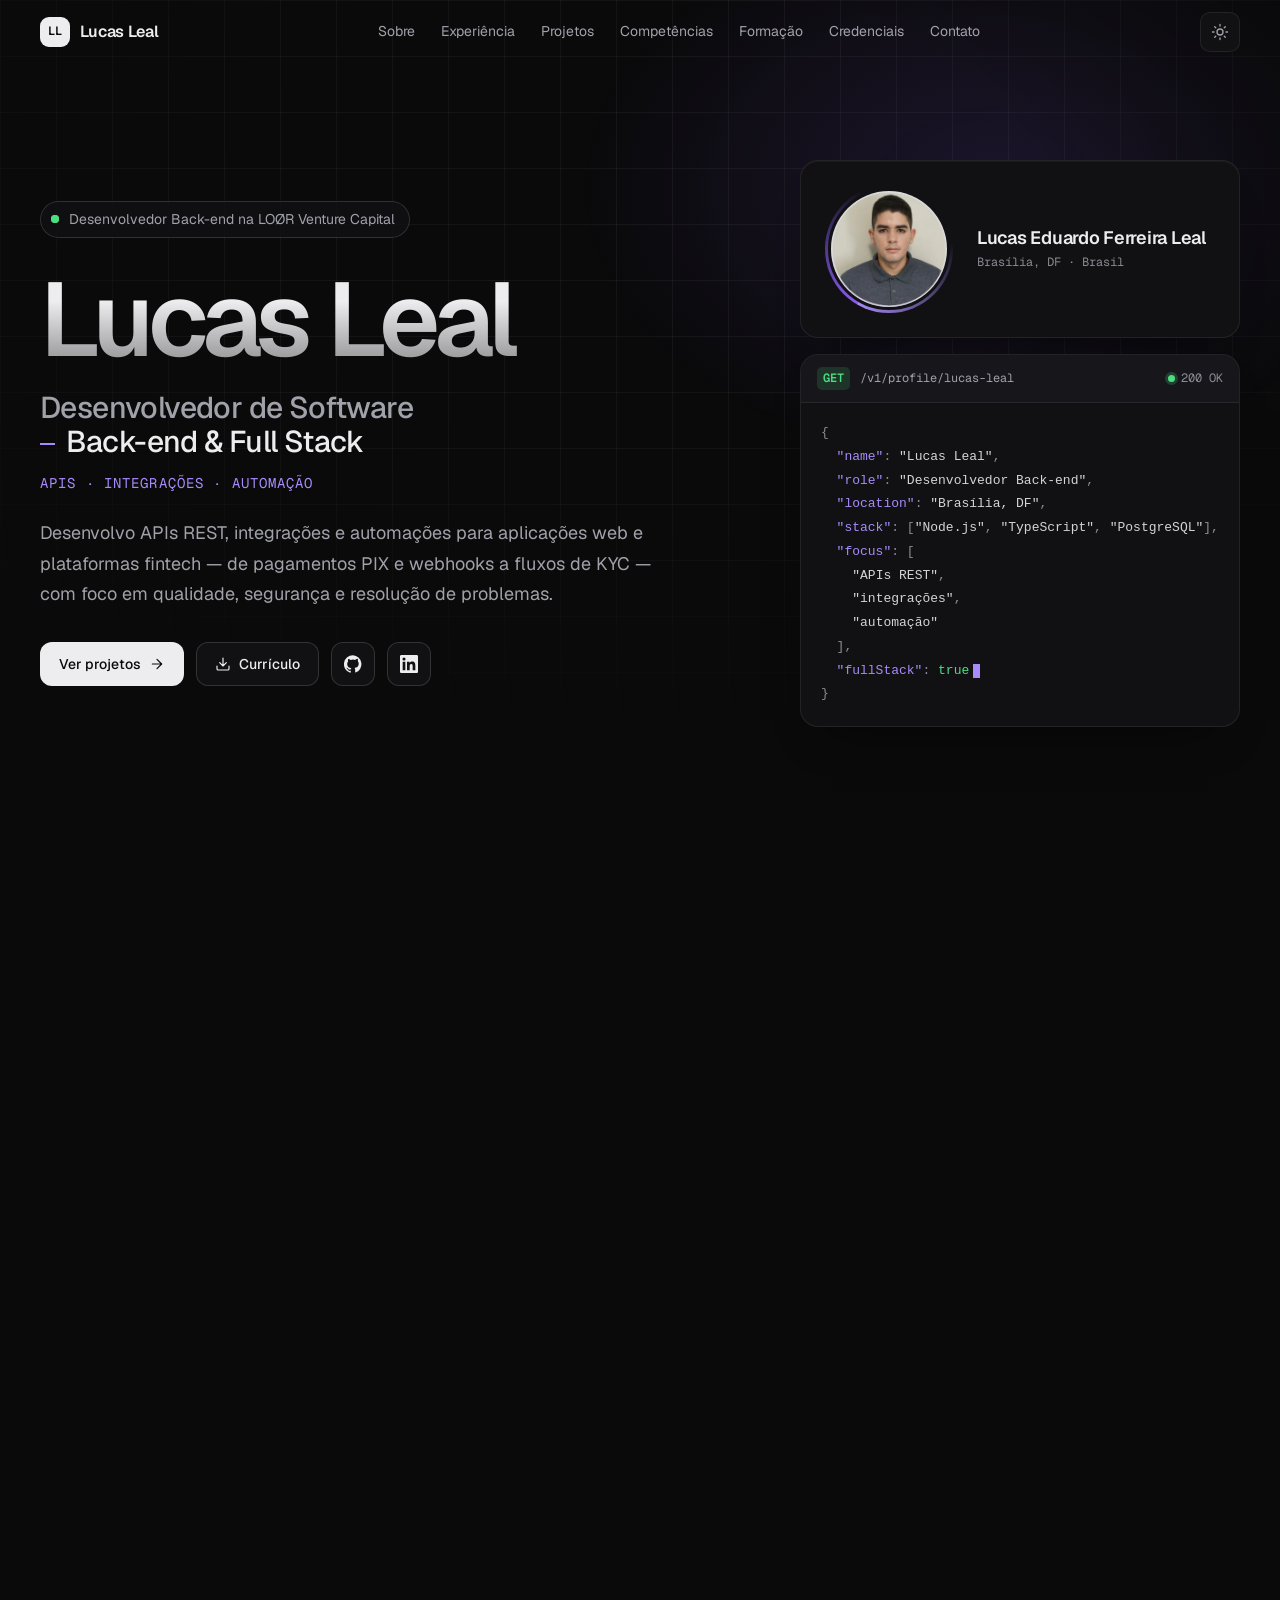
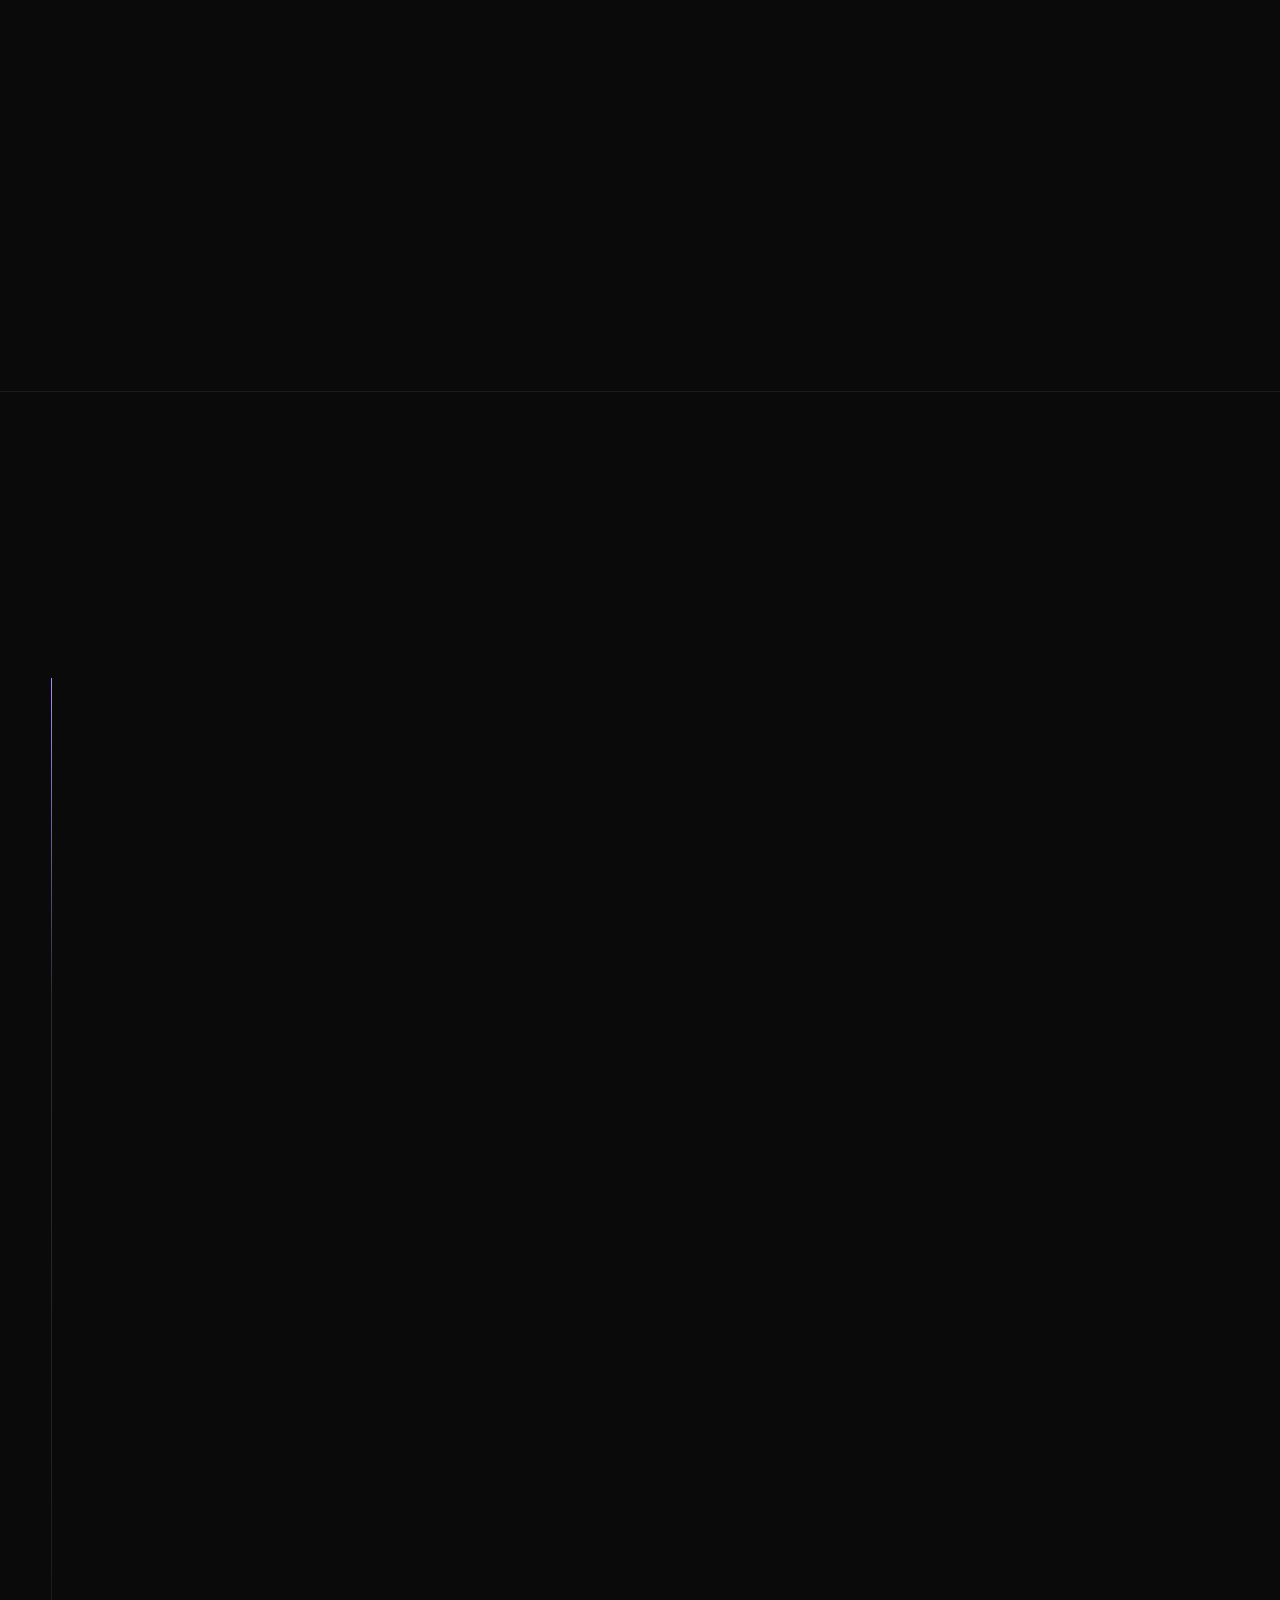
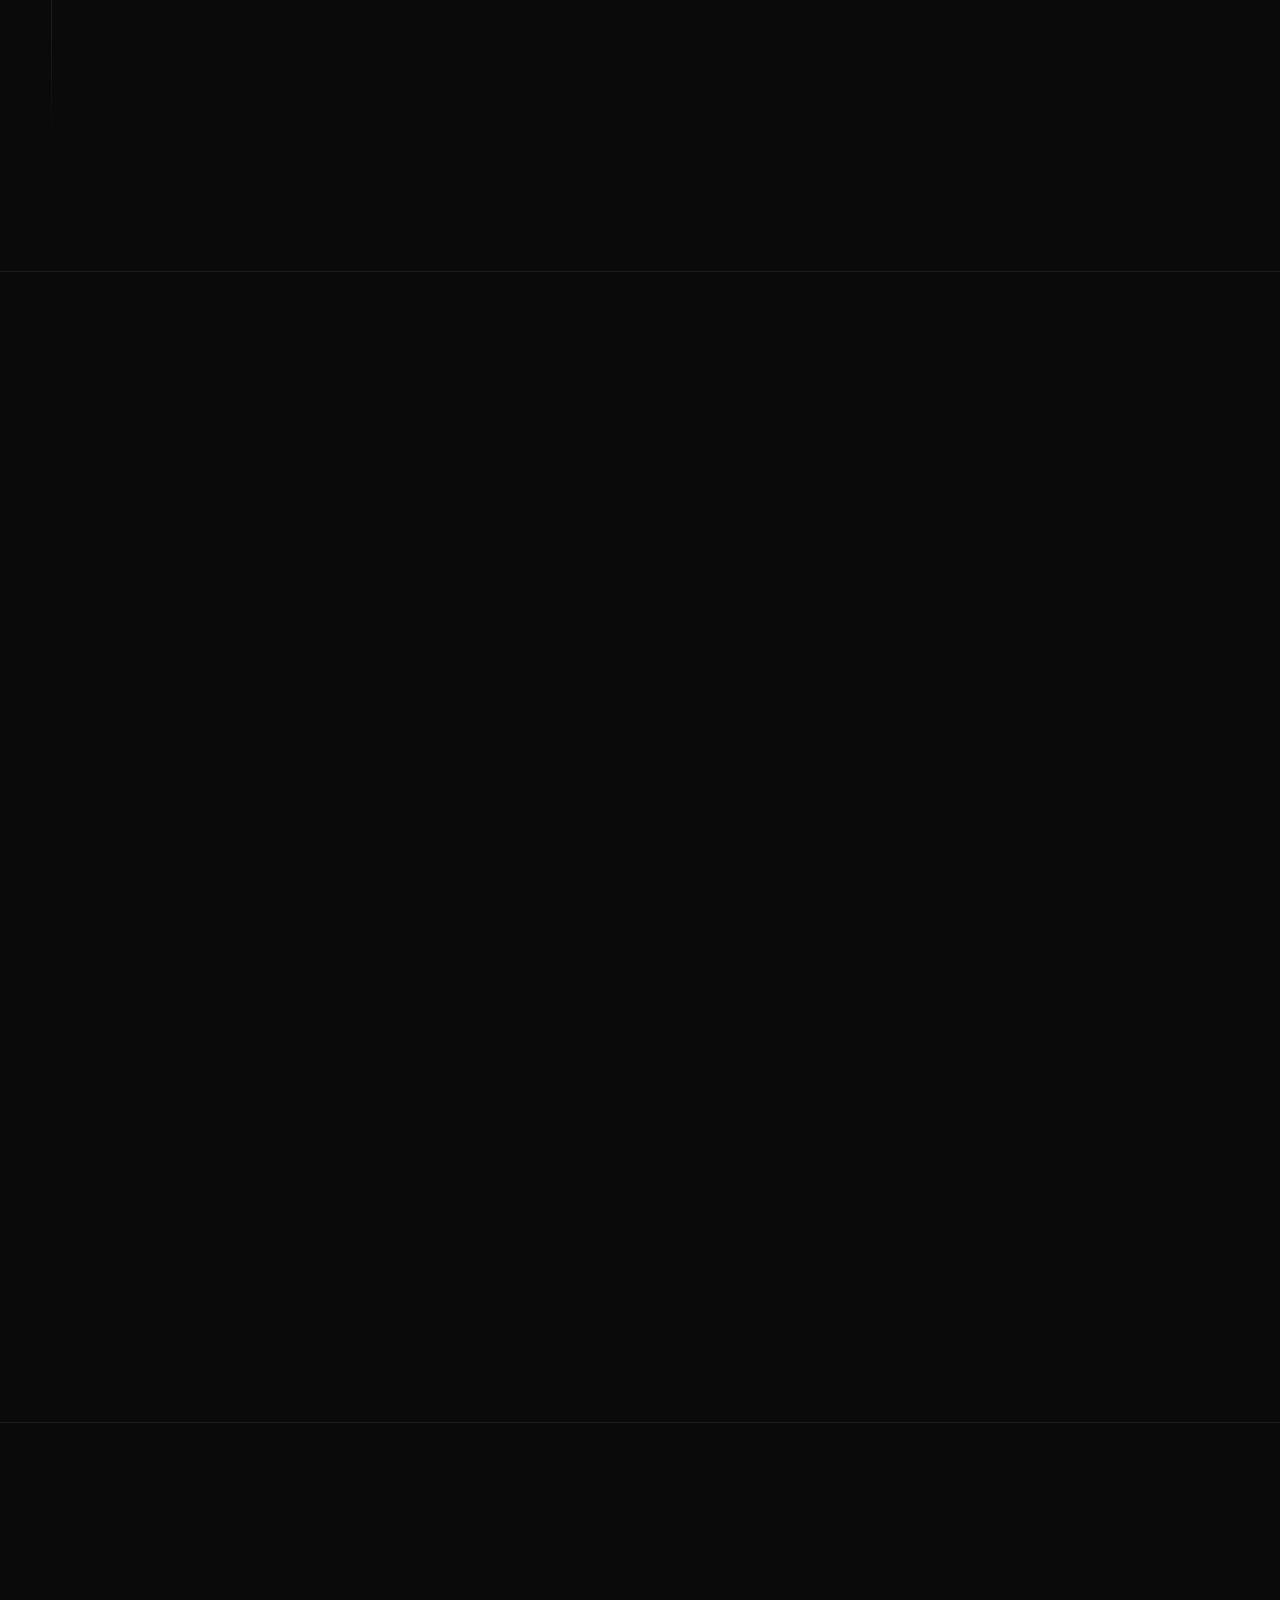
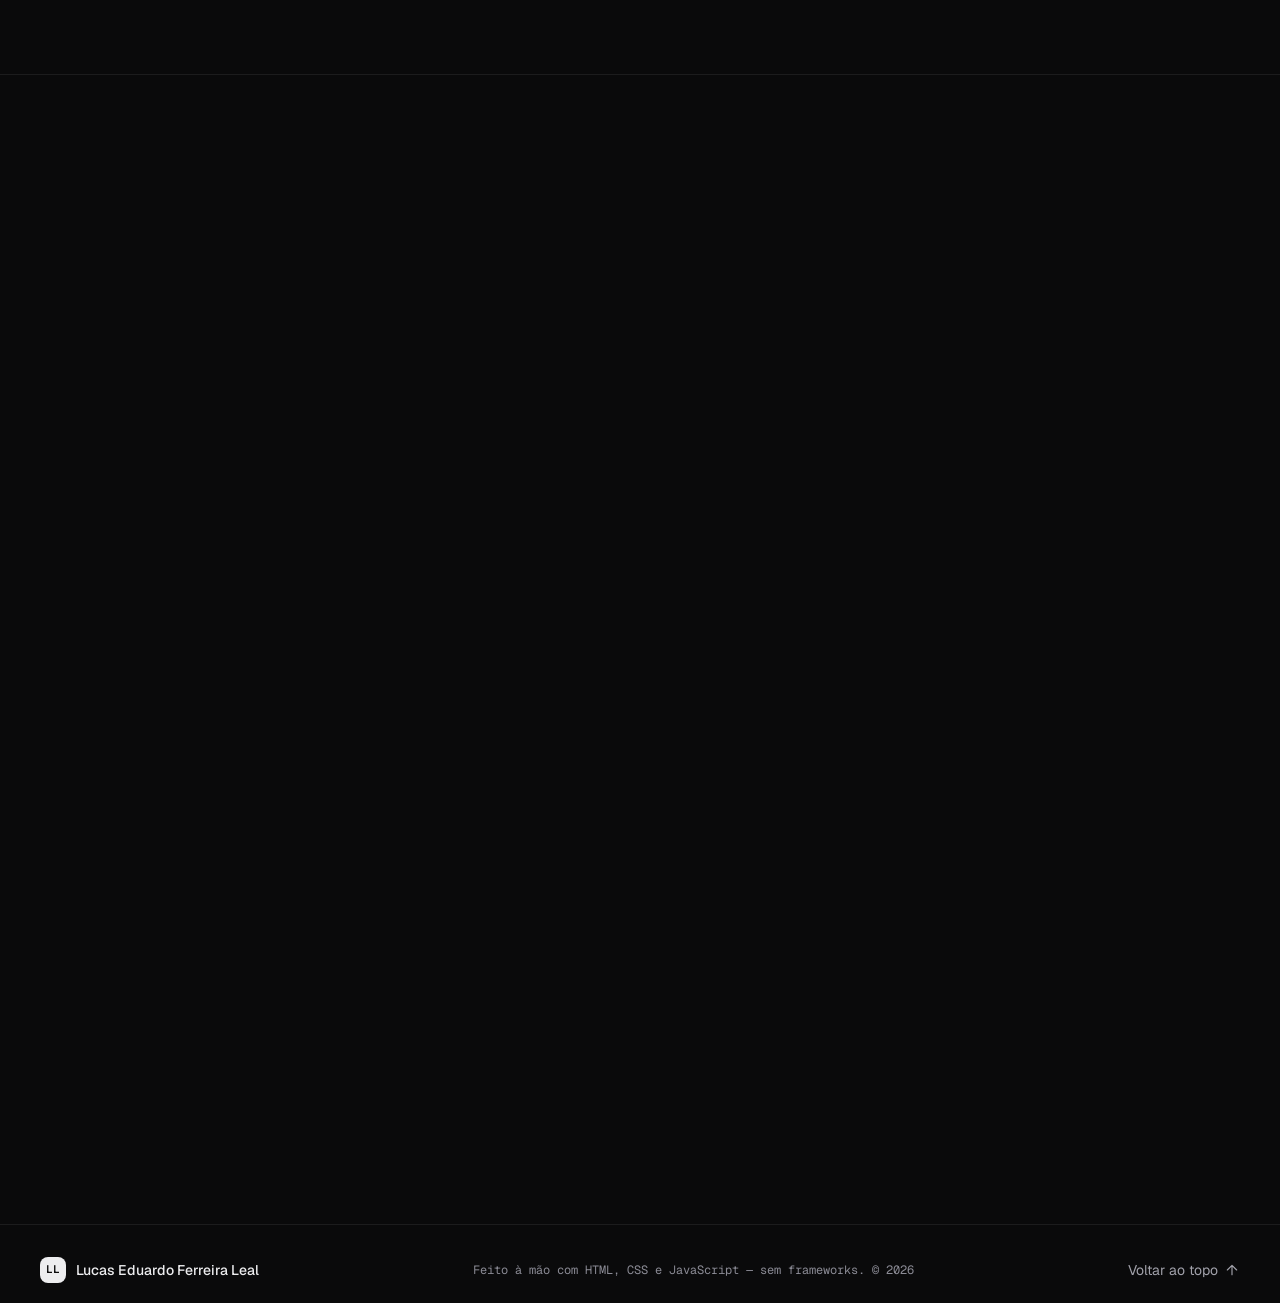
==== commit e6546349: "Remove a troca de idioma e mantém o site só em português Co-Authored-By: Claude Opus 5.5 <noreply@an" ====
--- a/index.html
+++ b/index.html
@@ -16,7 +16,6 @@
   <!-- Open Graph / redes sociais -->
   <meta property="og:type" content="profile">
   <meta property="og:locale" content="pt_BR">
-  <meta property="og:locale:alternate" content="en_US">
   <meta property="og:site_name" content="Lucas Leal">
   <meta property="og:title" content="Lucas Leal — Desenvolvedor de Software | Back-end & Full Stack">
   <meta property="og:description" content="APIs REST, integrações e automação para aplicações web e plataformas fintech. Estudos de caso de projetos profissionais, institucionais e pessoais.">
@@ -99,7 +98,6 @@
   </script>
 
   <script src="js/config.js" defer></script>
-  <script src="js/translations.js" defer></script>
   <script src="js/main.js" defer></script>
   <script src="js/animations.js" defer></script>
 </head>
@@ -124,10 +122,9 @@
     <symbol id="i-db" viewBox="0 0 24 24"><ellipse cx="12" cy="5" rx="9" ry="3"/><path d="M3 5v14a9 3 0 0 0 18 0V5M3 12a9 3 0 0 0 18 0"/></symbol>
     <symbol id="i-branch" viewBox="0 0 24 24"><path d="M6 3v12"/><circle cx="18" cy="6" r="3"/><circle cx="6" cy="18" r="3"/><path d="M18 9a9 9 0 0 1-9 9"/></symbol>
     <symbol id="i-cap" viewBox="0 0 24 24"><path d="M22 10 12 5 2 10l10 5 10-5Z"/><path d="M6 12v5c3 3 9 3 12 0v-5"/></symbol>
-    <symbol id="i-globe" viewBox="0 0 24 24"><circle cx="12" cy="12" r="10"/><path d="M2 12h20M12 2a15.3 15.3 0 0 1 4 10 15.3 15.3 0 0 1-4 10 15.3 15.3 0 0 1-4-10 15.3 15.3 0 0 1 4-10Z"/></symbol>
   </svg>
 
-  <a class="skip-link" href="#conteudo" data-i18n="a11y.skip">Pular para o conteúdo</a>
+  <a class="skip-link" href="#conteudo">Pular para o conteúdo</a>
   <div class="progress" aria-hidden="true"><span class="progress__bar"></span></div>
 
   <!-- ============ HEADER ============ -->
@@ -138,24 +135,20 @@
         <span class="brand__name">Lucas Leal</span>
       </a>
 
-      <nav class="nav" id="nav" aria-label="Navegação principal" data-i18n-attr="aria-label:a11y.nav">
+      <nav class="nav" id="nav" aria-label="Navegação principal">
         <ul class="nav__list">
-          <li><a class="nav__link" href="#sobre" data-i18n="nav.about">Sobre</a></li>
-          <li><a class="nav__link" href="#experiencia" data-i18n="nav.experience">Experiência</a></li>
-          <li><a class="nav__link" href="#projetos" data-i18n="nav.projects">Projetos</a></li>
-          <li><a class="nav__link" href="#competencias" data-i18n="nav.skills">Competências</a></li>
-          <li><a class="nav__link" href="#formacao" data-i18n="nav.education">Formação</a></li>
-          <li><a class="nav__link" href="#credenciais" data-i18n="nav.credentials">Credenciais</a></li>
-          <li><a class="nav__link" href="#contato" data-i18n="nav.contact">Contato</a></li>
+          <li><a class="nav__link" href="#sobre">Sobre</a></li>
+          <li><a class="nav__link" href="#experiencia">Experiência</a></li>
+          <li><a class="nav__link" href="#projetos">Projetos</a></li>
+          <li><a class="nav__link" href="#competencias">Competências</a></li>
+          <li><a class="nav__link" href="#formacao">Formação</a></li>
+          <li><a class="nav__link" href="#credenciais">Credenciais</a></li>
+          <li><a class="nav__link" href="#contato">Contato</a></li>
         </ul>
       </nav>
 
       <div class="header__actions">
-        <button class="icon-btn lang-btn" type="button" id="lang-toggle" aria-label="EN — Switch to English">
-          <svg class="icon" aria-hidden="true"><use href="#i-globe"/></svg>
-          <span class="lang-btn__label">EN</span>
-        </button>
-        <button class="icon-btn" type="button" id="theme-toggle" aria-label="Alternar tema claro/escuro" data-i18n-attr="aria-label:a11y.theme">
+        <button class="icon-btn" type="button" id="theme-toggle" aria-label="Alternar tema claro/escuro">
           <svg class="icon icon--sun" aria-hidden="true"><use href="#i-sun"/></svg>
           <svg class="icon icon--moon" aria-hidden="true"><use href="#i-moon"/></svg>
         </button>
@@ -176,30 +169,30 @@
         <div class="hero__content">
           <p class="status-pill">
             <span class="status-pill__dot" aria-hidden="true"></span>
-            <span data-i18n="hero.status">Desenvolvedor Back-end na LOØR Venture Capital</span>
+            <span>Desenvolvedor Back-end na LOØR Venture Capital</span>
           </p>
 
           <h1 class="hero__title" id="hero-title">
             <span class="hero__name">Lucas Leal</span>
-            <span class="hero__role"><span data-i18n="hero.role">Desenvolvedor de Software</span> <span class="hero__role-stack">Back-end &amp; Full Stack</span></span>
+            <span class="hero__role"><span>Desenvolvedor de Software</span> <span class="hero__role-stack">Back-end &amp; Full Stack</span></span>
           </h1>
-          <p class="hero__tagline mono" data-i18n="hero.tagline">APIs · Integrações · Automação</p>
-
-          <p class="hero__lead" data-i18n="hero.lead">Desenvolvo APIs REST, integrações e automações para aplicações web e plataformas fintech — de pagamentos PIX e webhooks a fluxos de KYC — com foco em qualidade, segurança e resolução de problemas.</p>
+          <p class="hero__tagline mono">APIs · Integrações · Automação</p>
+
+          <p class="hero__lead">Desenvolvo APIs REST, integrações e automações para aplicações web e plataformas fintech — de pagamentos PIX e webhooks a fluxos de KYC — com foco em qualidade, segurança e resolução de problemas.</p>
 
           <div class="hero__cta">
             <a class="btn btn--primary" href="#projetos">
-              <span data-i18n="hero.ctaProjects">Ver projetos</span>
+              <span>Ver projetos</span>
               <svg class="icon" aria-hidden="true"><use href="#i-arrow-r"/></svg>
             </a>
             <a class="btn btn--ghost" href="#" data-config-link="resume" download hidden>
               <svg class="icon" aria-hidden="true"><use href="#i-download"/></svg>
-              <span data-i18n="hero.ctaResume">Currículo</span>
+              <span>Currículo</span>
             </a>
-            <a class="icon-btn icon-btn--lg" href="https://github.com/LucasLeal0619" target="_blank" rel="noopener noreferrer" aria-label="GitHub (abre em nova aba)" data-i18n-attr="aria-label:a11y.github">
+            <a class="icon-btn icon-btn--lg" href="https://github.com/LucasLeal0619" target="_blank" rel="noopener noreferrer" aria-label="GitHub (abre em nova aba)">
               <svg class="icon" aria-hidden="true"><use href="#i-github"/></svg>
             </a>
-            <a class="icon-btn icon-btn--lg" href="#" data-config-link="linkedin" target="_blank" rel="noopener noreferrer" aria-label="LinkedIn (abre em nova aba)" data-i18n-attr="aria-label:a11y.linkedin" hidden>
+            <a class="icon-btn icon-btn--lg" href="#" data-config-link="linkedin" target="_blank" rel="noopener noreferrer" aria-label="LinkedIn (abre em nova aba)" hidden>
               <svg class="icon" aria-hidden="true"><use href="#i-linkedin"/></svg>
             </a>
           </div>
@@ -210,7 +203,7 @@
             <picture>
               <source srcset="assets/images/Foto_Lucas_Leal.webp" type="image/webp">
               <img class="photo-card__img" src="assets/images/Foto_Lucas_Leal.png" width="256" height="256"
-                   alt="Foto de Lucas Leal, homem jovem de cabelo escuro curto, vestindo camisa polo cinza" data-i18n-attr="alt:hero.photoAlt"
+                   alt="Foto de Lucas Leal, homem jovem de cabelo escuro curto, vestindo camisa polo cinza"
                    fetchpriority="high" decoding="async">
             </picture>
             <figcaption class="photo-card__caption">
@@ -219,7 +212,7 @@
             </figcaption>
           </figure>
 
-          <div class="card code-card spotlight" role="img" aria-label="Resumo do perfil em formato de resposta de API: Lucas Leal, desenvolvedor Back-end em Brasília, stack Node.js, TypeScript e PostgreSQL." data-i18n-attr="aria-label:hero.codeAlt">
+          <div class="card code-card spotlight" role="img" aria-label="Resumo do perfil em formato de resposta de API: Lucas Leal, desenvolvedor Back-end em Brasília, stack Node.js, TypeScript e PostgreSQL.">
             <div class="code-card__bar" aria-hidden="true">
               <span class="code-card__method">GET</span>
               <span class="code-card__path">/v1/profile/lucas-leal</span>
@@ -227,13 +220,13 @@
             </div>
 <pre class="code-card__body" aria-hidden="true"><code>{
   <span class="k">"name"</span>: <span class="s">"Lucas Leal"</span>,
-  <span class="k">"role"</span>: <span class="s">"<span data-i18n="code.role">Desenvolvedor Back-end</span>"</span>,
+  <span class="k">"role"</span>: <span class="s">"<span>Desenvolvedor Back-end</span>"</span>,
   <span class="k">"location"</span>: <span class="s">"Brasília, DF"</span>,
   <span class="k">"stack"</span>: [<span class="s">"Node.js"</span>, <span class="s">"TypeScript"</span>, <span class="s">"PostgreSQL"</span>],
   <span class="k">"focus"</span>: [
-    <span class="s">"<span data-i18n="code.f1">APIs REST</span>"</span>,
-    <span class="s">"<span data-i18n="code.f2">integrações</span>"</span>,
-    <span class="s">"<span data-i18n="code.f3">automação</span>"</span>
+    <span class="s">"<span>APIs REST</span>"</span>,
+    <span class="s">"<span>integrações</span>"</span>,
+    <span class="s">"<span>automação</span>"</span>
   ],
   <span class="k">"fullStack"</span>: <span class="b">true</span><span class="caret"></span>
 }</code></pre>
@@ -246,65 +239,65 @@
     <section class="section" id="sobre" aria-labelledby="sobre-title">
       <div class="container">
         <header class="section__head reveal">
-          <p class="section__index mono">01 <span aria-hidden="true">/</span> <span data-i18n="nav.about">Sobre</span></p>
-          <h2 class="section__title" id="sobre-title" data-i18n="about.title">Back-end primeiro. Full Stack quando o projeto pede.</h2>
+          <p class="section__index mono">01 <span aria-hidden="true">/</span> <span>Sobre</span></p>
+          <h2 class="section__title" id="sobre-title">Back-end primeiro. Full Stack quando o projeto pede.</h2>
         </header>
 
         <div class="about-grid">
           <article class="card about-main reveal spotlight">
-            <p data-i18n="about.p1">Sou desenvolvedor de software em Brasília, com experiência profissional em aplicações web e plataformas fintech. Hoje atuo como Desenvolvedor Back-end na LOØR Venture Capital, construindo APIs REST, integrações de pagamento e fluxos de KYC.</p>
-            <p data-i18n="about.p2">Trabalho principalmente com Node.js, TypeScript e PostgreSQL, e também com PHP/Laravel, Vue.js, React e MySQL — o que me permite atuar no Full Stack quando o projeto pede. Testes de APIs, consultas SQL, homologação e deploy fazem parte da rotina, não da etapa final.</p>
+            <p>Sou desenvolvedor de software em Brasília, com experiência profissional em aplicações web e plataformas fintech. Hoje atuo como Desenvolvedor Back-end na LOØR Venture Capital, construindo APIs REST, integrações de pagamento e fluxos de KYC.</p>
+            <p>Trabalho principalmente com Node.js, TypeScript e PostgreSQL, e também com PHP/Laravel, Vue.js, React e MySQL — o que me permite atuar no Full Stack quando o projeto pede. Testes de APIs, consultas SQL, homologação e deploy fazem parte da rotina, não da etapa final.</p>
             <div class="about-main__interests">
-              <h3 class="card__label mono" data-i18n="about.interestsLabel">Interesses</h3>
+              <h3 class="card__label mono">Interesses</h3>
               <ul class="tag-cloud">
-                <li data-i18n="about.i1">Arquitetura de software</li>
-                <li data-i18n="about.i2">Segurança</li>
-                <li data-i18n="about.i3">Inteligência artificial</li>
-                <li data-i18n="about.i4">Engenharia de software</li>
-                <li data-i18n="about.i5">Automação</li>
-                <li data-i18n="about.i6">Produtos digitais</li>
+                <li>Arquitetura de software</li>
+                <li>Segurança</li>
+                <li>Inteligência artificial</li>
+                <li>Engenharia de software</li>
+                <li>Automação</li>
+                <li>Produtos digitais</li>
               </ul>
             </div>
           </article>
 
           <article class="card about-focus reveal spotlight">
-            <h3 class="card__label mono" data-i18n="about.focusLabel">Foco atual</h3>
-            <p class="about-focus__big" data-i18n="about.focusTitle">Pagamentos, KYC e APIs em uma fintech</p>
-            <p class="muted" data-i18n="about.focusText">PIX, cobranças e webhooks via Asaas, fluxos de KYC com BigDataCorp e soluções whitelabel.</p>
+            <h3 class="card__label mono">Foco atual</h3>
+            <p class="about-focus__big">Pagamentos, KYC e APIs em uma fintech</p>
+            <p class="muted">PIX, cobranças e webhooks via Asaas, fluxos de KYC com BigDataCorp e soluções whitelabel.</p>
           </article>
 
           <article class="card about-edu reveal spotlight">
-            <h3 class="card__label mono" data-i18n="about.eduLabel">Formação</h3>
+            <h3 class="card__label mono">Formação</h3>
             <ul class="mini-list">
               <li>
                 <svg class="icon" aria-hidden="true"><use href="#i-cap"/></svg>
-                <span><strong>Faculdade Senac-DF</strong> · <span data-i18n="about.edu2">ADS, conclusão prevista em dez 2027</span></span>
+                <span><strong>Faculdade Senac-DF</strong> · <span>ADS, conclusão prevista em dez 2027</span></span>
               </li>
               <li>
                 <svg class="icon" aria-hidden="true"><use href="#i-cap"/></svg>
-                <span><strong>IFB</strong> · <span data-i18n="about.edu1">Técnico em Informática, concluído em 2025</span></span>
+                <span><strong>IFB</strong> · <span>Técnico em Informática, concluído em 2025</span></span>
               </li>
             </ul>
           </article>
 
           <article class="card about-traits reveal spotlight">
-            <h3 class="card__label mono" data-i18n="about.traitsLabel">Como trabalho</h3>
+            <h3 class="card__label mono">Como trabalho</h3>
             <ul class="traits">
               <li class="trait">
-                <h4 class="trait__title" data-i18n="about.t1">Colaboração</h4>
-                <p data-i18n="about.t1d">Investigação de problemas, revisão de código e decisões técnicas junto ao Tech Lead.</p>
+                <h4 class="trait__title">Colaboração</h4>
+                <p>Investigação de problemas, revisão de código e decisões técnicas junto ao Tech Lead.</p>
               </li>
               <li class="trait">
-                <h4 class="trait__title" data-i18n="about.t2">Análise</h4>
-                <p data-i18n="about.t2d">Diagnóstico de inconsistências de dados e de limitações de ambiente antes de propor a solução.</p>
+                <h4 class="trait__title">Análise</h4>
+                <p>Diagnóstico de inconsistências de dados e de limitações de ambiente antes de propor a solução.</p>
               </li>
               <li class="trait">
-                <h4 class="trait__title" data-i18n="about.t3">Qualidade</h4>
-                <p data-i18n="about.t3d">Testes de APIs, testes automatizados, homologação e validação em produção.</p>
+                <h4 class="trait__title">Qualidade</h4>
+                <p>Testes de APIs, testes automatizados, homologação e validação em produção.</p>
               </li>
               <li class="trait">
-                <h4 class="trait__title" data-i18n="about.t4">Segurança</h4>
-                <p data-i18n="about.t4d">Autenticação, fluxos de KYC e auditoria com proteção contra falsificação de cabeçalhos.</p>
+                <h4 class="trait__title">Segurança</h4>
+                <p>Autenticação, fluxos de KYC e auditoria com proteção contra falsificação de cabeçalhos.</p>
               </li>
             </ul>
           </article>
@@ -316,8 +309,8 @@
     <section class="section" id="experiencia" aria-labelledby="exp-title">
       <div class="container">
         <header class="section__head reveal">
-          <p class="section__index mono">02 <span aria-hidden="true">/</span> <span data-i18n="nav.experience">Experiência</span></p>
-          <h2 class="section__title" id="exp-title" data-i18n="exp.title">Trajetória profissional.</h2>
+          <p class="section__index mono">02 <span aria-hidden="true">/</span> <span>Experiência</span></p>
+          <h2 class="section__title" id="exp-title">Trajetória profissional.</h2>
         </header>
 
         <ol class="timeline">
@@ -327,73 +320,73 @@
             <article class="card exp-card spotlight">
               <header class="exp-company">
                 <p class="exp-company__name">LOØR Venture Capital</p>
-                <p class="exp-company__span mono"><time datetime="2026-04" data-i18n="exp.apr26">Abr 2026</time> — <span data-i18n="common.present">Atual</span></p>
+                <p class="exp-company__span mono"><time datetime="2026-04">Abr 2026</time> — <span>Atual</span></p>
               </header>
 
               <header class="exp-card__head">
                 <div>
-                  <h3 class="exp-card__role" data-i18n="exp.loor.role">Desenvolvedor Back-end</h3>
-                  <p class="exp-card__context" data-i18n="exp.loor.context">Plataforma fintech de investimento coletivo.</p>
+                  <h3 class="exp-card__role">Desenvolvedor Back-end</h3>
+                  <p class="exp-card__context">Plataforma fintech de investimento coletivo.</p>
                 </div>
                 <p class="exp-card__period mono">
-                  <time datetime="2026-07" data-i18n="exp.jul26">Jul 2026</time> — <span class="tag-current" data-i18n="common.present">Atual</span>
+                  <time datetime="2026-07">Jul 2026</time> — <span class="tag-current">Atual</span>
                 </p>
               </header>
 
               <div class="exp-card__groups">
                 <div class="exp-group">
-                  <h4 class="exp-group__title mono" data-i18n="exp.loor.g1">APIs e pagamentos</h4>
+                  <h4 class="exp-group__title mono">APIs e pagamentos</h4>
                   <ul>
-                    <li data-i18n="exp.loor.a1">APIs REST em Node.js e TypeScript, com PostgreSQL</li>
-                    <li data-i18n="exp.loor.a2">Integração com Asaas: PIX, cobranças, QR Codes e webhooks</li>
-                    <li data-i18n="exp.loor.a3">Confirmação automática de pagamentos</li>
+                    <li>APIs REST em Node.js e TypeScript, com PostgreSQL</li>
+                    <li>Integração com Asaas: PIX, cobranças, QR Codes e webhooks</li>
+                    <li>Confirmação automática de pagamentos</li>
                   </ul>
                 </div>
                 <div class="exp-group">
-                  <h4 class="exp-group__title mono" data-i18n="exp.loor.g2">KYC e produto</h4>
+                  <h4 class="exp-group__title mono">KYC e produto</h4>
                   <ul>
-                    <li data-i18n="exp.loor.a4">Evolução de fluxos de KYC integrados ao BigDataCorp</li>
-                    <li data-i18n="exp.loor.a5">Desenvolvimento e evolução de soluções whitelabel</li>
+                    <li>Evolução de fluxos de KYC integrados ao BigDataCorp</li>
+                    <li>Desenvolvimento e evolução de soluções whitelabel</li>
                   </ul>
                 </div>
                 <div class="exp-group">
-                  <h4 class="exp-group__title mono" data-i18n="exp.loor.g3">Qualidade e colaboração</h4>
+                  <h4 class="exp-group__title mono">Qualidade e colaboração</h4>
                   <ul>
-                    <li data-i18n="exp.loor.a6">Testes de APIs e consultas SQL</li>
-                    <li data-i18n="exp.loor.a7">Homologação e deploy em produção</li>
-                    <li data-i18n="exp.loor.a8">Investigação de problemas, revisão de código e decisões técnicas com o Tech Lead</li>
+                    <li>Testes de APIs e consultas SQL</li>
+                    <li>Homologação e deploy em produção</li>
+                    <li>Investigação de problemas, revisão de código e decisões técnicas com o Tech Lead</li>
                   </ul>
                 </div>
               </div>
 
-              <ul class="chips" aria-label="Tecnologias" data-i18n-attr="aria-label:common.techs">
+              <ul class="chips" aria-label="Tecnologias">
                 <li>Node.js</li><li>TypeScript</li><li>AdonisJS</li><li>PostgreSQL</li><li>RabbitMQ</li><li>Swagger</li><li>Git</li>
               </ul>
 
               <div class="exp-role-prev">
                 <header class="exp-card__head">
                   <div>
-                    <h3 class="exp-card__role exp-card__role--sm" data-i18n="exp.res.role">Desenvolvedor Full Stack — Residência Tecnológica</h3>
-                    <p class="exp-card__context" data-i18n="exp.res.context">Programa Bolsa Futuro Digital, na LOØR Venture Capital.</p>
+                    <h3 class="exp-card__role exp-card__role--sm">Desenvolvedor Full Stack — Residência Tecnológica</h3>
+                    <p class="exp-card__context">Programa Bolsa Futuro Digital, na LOØR Venture Capital.</p>
                   </div>
                   <p class="exp-card__period mono">
-                    <time datetime="2026-04" data-i18n="exp.apr26">Abr 2026</time> — <time datetime="2026-07" data-i18n="exp.jul26">Jul 2026</time>
+                    <time datetime="2026-04">Abr 2026</time> — <time datetime="2026-07">Jul 2026</time>
                   </p>
                 </header>
                 <div class="exp-group exp-group--flat">
                   <ul>
-                    <li data-i18n="exp.res.a1">Desenvolvimento do MVP Brazil Fund Access, plataforma de captação e gestão de investimentos internacionais</li>
-                    <li data-i18n="exp.res.a2">APIs REST, modelagem de dados e fluxos de autenticação e KYC</li>
-                    <li data-i18n="exp.res.a3">Contribuição para mais de 30 telas e fluxos do MVP</li>
-                    <li data-i18n="exp.res.a4">CI/CD, homologação, deploy e resolução colaborativa de problemas</li>
+                    <li>Desenvolvimento do MVP Brazil Fund Access, plataforma de captação e gestão de investimentos internacionais</li>
+                    <li>APIs REST, modelagem de dados e fluxos de autenticação e KYC</li>
+                    <li>Contribuição para mais de 30 telas e fluxos do MVP</li>
+                    <li>CI/CD, homologação, deploy e resolução colaborativa de problemas</li>
                   </ul>
                 </div>
                 <div class="exp-role-prev__foot">
-                  <ul class="chips" aria-label="Tecnologias" data-i18n-attr="aria-label:common.techs">
+                  <ul class="chips" aria-label="Tecnologias">
                     <li>React</li><li>Node.js</li><li>TypeScript</li><li>PostgreSQL</li>
                   </ul>
                   <button class="btn btn--sm btn--ghost" type="button" data-case="bfa">
-                    <span data-i18n="exp.res.case">Estudo de caso: Brazil Fund Access</span>
+                    <span>Estudo de caso: Brazil Fund Access</span>
                     <svg class="icon" aria-hidden="true"><use href="#i-arrow-ur"/></svg>
                   </button>
                 </div>
@@ -410,34 +403,34 @@
               </header>
               <header class="exp-card__head">
                 <div>
-                  <h3 class="exp-card__role" data-i18n="exp.app.role">Jovem Aprendiz em Desenvolvimento de Software</h3>
-                  <p class="exp-card__context" data-i18n="exp.app.context">Programa de aprendizagem com atuação em desenvolvimento web Full Stack.</p>
+                  <h3 class="exp-card__role">Jovem Aprendiz em Desenvolvimento de Software</h3>
+                  <p class="exp-card__context">Programa de aprendizagem com atuação em desenvolvimento web Full Stack.</p>
                 </div>
                 <p class="exp-card__period mono">
-                  <time datetime="2026-02" data-i18n="exp.feb26">Fev 2026</time> — <span class="tag-current" data-i18n="common.present">Atual</span>
+                  <time datetime="2026-02">Fev 2026</time> — <span class="tag-current">Atual</span>
                 </p>
               </header>
 
               <div class="exp-card__groups exp-card__groups--2">
                 <div class="exp-group">
-                  <h4 class="exp-group__title mono" data-i18n="exp.app.g1">Desenvolvimento</h4>
+                  <h4 class="exp-group__title mono">Desenvolvimento</h4>
                   <ul>
-                    <li data-i18n="exp.app.a1">Aplicações web Full Stack com PHP/Laravel, Vue.js e MySQL</li>
-                    <li data-i18n="exp.app.a2">Autenticação, CRUDs e módulos administrativos</li>
-                    <li data-i18n="exp.app.a3">Integração entre Front-end, Back-end e banco de dados</li>
+                    <li>Aplicações web Full Stack com PHP/Laravel, Vue.js e MySQL</li>
+                    <li>Autenticação, CRUDs e módulos administrativos</li>
+                    <li>Integração entre Front-end, Back-end e banco de dados</li>
                   </ul>
                 </div>
                 <div class="exp-group">
-                  <h4 class="exp-group__title mono" data-i18n="exp.app.g2">Ambiente e ferramentas</h4>
+                  <h4 class="exp-group__title mono">Ambiente e ferramentas</h4>
                   <ul>
-                    <li data-i18n="exp.app.a4">Versionamento com Git</li>
-                    <li data-i18n="exp.app.a5">Configuração de ambientes com Docker</li>
-                    <li data-i18n="exp.app.a6">Diagnóstico de limitações de ambiente e adaptação de soluções para manter o desenvolvimento em andamento</li>
+                    <li>Versionamento com Git</li>
+                    <li>Configuração de ambientes com Docker</li>
+                    <li>Diagnóstico de limitações de ambiente e adaptação de soluções para manter o desenvolvimento em andamento</li>
                   </ul>
                 </div>
               </div>
 
-              <ul class="chips" aria-label="Tecnologias" data-i18n-attr="aria-label:common.techs">
+              <ul class="chips" aria-label="Tecnologias">
                 <li>PHP</li><li>Laravel</li><li>Vue.js</li><li>MySQL</li><li>Docker</li><li>Git</li>
               </ul>
             </article>
@@ -450,18 +443,18 @@
     <section class="section" id="projetos" aria-labelledby="proj-title">
       <div class="container">
         <header class="section__head reveal">
-          <p class="section__index mono">03 <span aria-hidden="true">/</span> <span data-i18n="nav.projects">Projetos</span></p>
-          <h2 class="section__title" id="proj-title" data-i18n="proj.title">Estudos de caso.</h2>
-          <p class="section__lead" data-i18n="proj.lead">Contexto, problema, solução e — principalmente — o que foi minha contribuição em cada projeto. Cada card indica se o trabalho é pessoal, profissional, institucional, acadêmico ou de hackathon.</p>
+          <p class="section__index mono">03 <span aria-hidden="true">/</span> <span>Projetos</span></p>
+          <h2 class="section__title" id="proj-title">Estudos de caso.</h2>
+          <p class="section__lead">Contexto, problema, solução e — principalmente — o que foi minha contribuição em cada projeto. Cada card indica se o trabalho é pessoal, profissional, institucional, acadêmico ou de hackathon.</p>
         </header>
 
-        <div class="filters reveal" role="group" aria-label="Filtrar projetos" data-i18n-attr="aria-label:proj.filterLabel">
-          <button class="filter" type="button" data-filter="all" aria-pressed="true"><span data-i18n="proj.f.all">Todos</span><span class="filter__count" aria-hidden="true"></span></button>
+        <div class="filters reveal" role="group" aria-label="Filtrar projetos">
+          <button class="filter" type="button" data-filter="all" aria-pressed="true"><span>Todos</span><span class="filter__count" aria-hidden="true"></span></button>
           <button class="filter" type="button" data-filter="backend" aria-pressed="false"><span>Back-end</span><span class="filter__count" aria-hidden="true"></span></button>
           <button class="filter" type="button" data-filter="fullstack" aria-pressed="false"><span>Full Stack</span><span class="filter__count" aria-hidden="true"></span></button>
-          <button class="filter" type="button" data-filter="work" aria-pressed="false"><span data-i18n="proj.f.work">Profissional e institucional</span><span class="filter__count" aria-hidden="true"></span></button>
-          <button class="filter" type="button" data-filter="personal" aria-pressed="false"><span data-i18n="proj.f.personal">Pessoal</span><span class="filter__count" aria-hidden="true"></span></button>
-          <button class="filter" type="button" data-filter="learning" aria-pressed="false"><span data-i18n="proj.f.learning">Formação e hackathon</span><span class="filter__count" aria-hidden="true"></span></button>
+          <button class="filter" type="button" data-filter="work" aria-pressed="false"><span>Profissional e institucional</span><span class="filter__count" aria-hidden="true"></span></button>
+          <button class="filter" type="button" data-filter="personal" aria-pressed="false"><span>Pessoal</span><span class="filter__count" aria-hidden="true"></span></button>
+          <button class="filter" type="button" data-filter="learning" aria-pressed="false"><span>Formação e hackathon</span><span class="filter__count" aria-hidden="true"></span></button>
         </div>
         <p class="sr-only" id="filter-status" role="status" aria-live="polite"></p>
 
@@ -470,74 +463,74 @@
           <!-- 1. HackLab -->
           <article class="card project project--featured reveal spotlight" data-tags="backend work" aria-labelledby="p-hacklab">
             <div class="project__visual project__visual--report">
-              <p class="report__head mono"><span class="dot dot--ok" aria-hidden="true"></span> <span data-i18n="proj.hacklab.reportHead">Versão validada em 21/10/2026</span></p>
+              <p class="report__head mono"><span class="dot dot--ok" aria-hidden="true"></span> <span>Versão validada em 21/10/2026</span></p>
               <dl class="report">
                 <div class="report__row">
-                  <dt data-i18n="proj.hacklab.rBack">Testes de Back-end</dt>
+                  <dt>Testes de Back-end</dt>
                   <dd><span class="report__bar" aria-hidden="true"></span><span class="report__val">616/616</span></dd>
                 </div>
                 <div class="report__row">
-                  <dt data-i18n="proj.hacklab.rFront">Testes de Front-end</dt>
+                  <dt>Testes de Front-end</dt>
                   <dd><span class="report__bar" aria-hidden="true"></span><span class="report__val">130/130</span></dd>
                 </div>
                 <div class="report__row">
-                  <dt data-i18n="proj.hacklab.rManual">Testes manuais</dt>
-                  <dd><span class="report__val" data-i18n="proj.hacklab.rManualVal">6 aprovados</span></dd>
+                  <dt>Testes manuais</dt>
+                  <dd><span class="report__val">6 aprovados</span></dd>
                 </div>
               </dl>
-              <p class="report__foot" data-i18n="proj.hacklab.reportFoot">Retrato daquela versão validada — não necessariamente o estado atual do projeto.</p>
+              <p class="report__foot">Retrato daquela versão validada — não necessariamente o estado atual do projeto.</p>
             </div>
             <div class="project__body">
               <ul class="project__meta">
-                <li class="badge badge--institutional" data-i18n="badge.institutional">Institucional</li>
-                <li class="badge badge--mode" data-i18n="badge.collab">Colaborativo</li>
+                <li class="badge badge--institutional">Institucional</li>
+                <li class="badge badge--mode">Colaborativo</li>
                 <li class="project__period mono">2026</li>
               </ul>
-              <p class="project__cat mono" data-i18n="proj.hacklab.cat">Plataforma de gestão de hackathons</p>
+              <p class="project__cat mono">Plataforma de gestão de hackathons</p>
               <h3 class="project__title" id="p-hacklab">HackLab</h3>
-              <p class="project__desc" data-i18n="proj.hacklab.desc">Centraliza a organização e a gestão de hackathons. Minha contribuição se concentra em segurança, autenticação, auditoria e infraestrutura.</p>
+              <p class="project__desc">Centraliza a organização e a gestão de hackathons. Minha contribuição se concentra em segurança, autenticação, auditoria e infraestrutura.</p>
               <div class="project__highlight">
-                <p class="project__label mono" data-i18n="proj.hacklab.hlLabel">Destaque técnico</p>
-                <p data-i18n="proj.hacklab.hl">Correção da identificação do IP real nas auditorias: suporte a IPv4 e IPv6, comunicação assinada entre proxy e Back-end e proteção contra falsificação de cabeçalhos.</p>
+                <p class="project__label mono">Destaque técnico</p>
+                <p>Correção da identificação do IP real nas auditorias: suporte a IPv4 e IPv6, comunicação assinada entre proxy e Back-end e proteção contra falsificação de cabeçalhos.</p>
               </div>
-              <ul class="chips" aria-label="Tecnologias" data-i18n-attr="aria-label:common.techs">
+              <ul class="chips" aria-label="Tecnologias">
                 <li>Vue.js</li><li>Laravel</li><li>PostgreSQL</li><li>Supabase</li><li>Sanctum</li><li>Netlify</li><li>Render</li>
               </ul>
               <button class="btn btn--sm btn--ghost project__more" type="button" data-case="hacklab">
-                <span data-i18n="proj.more">Ver estudo de caso</span>
+                <span>Ver estudo de caso</span>
                 <svg class="icon" aria-hidden="true"><use href="#i-arrow-ur"/></svg>
               </button>
             </div>
             <div class="case" id="case-hacklab" hidden>
               <dl class="case__meta">
-                <div><dt data-i18n="case.type">Tipo</dt><dd data-i18n="badge.institutional">Institucional</dd></div>
-                <div><dt data-i18n="case.mode">Trabalho</dt><dd data-i18n="badge.collab">Colaborativo</dd></div>
-                <div><dt data-i18n="case.period">Período</dt><dd>2026</dd></div>
+                <div><dt>Tipo</dt><dd>Institucional</dd></div>
+                <div><dt>Trabalho</dt><dd>Colaborativo</dd></div>
+                <div><dt>Período</dt><dd>2026</dd></div>
               </dl>
               <dl class="case__grid">
-                <div><dt data-i18n="case.problem">Problema</dt><dd data-i18n="proj.hacklab.problem">Centralizar em um único sistema os processos de organização e gestão de hackathons, com controle de acesso e rastreabilidade das ações.</dd></div>
-                <div><dt data-i18n="case.solution">Solução</dt><dd data-i18n="proj.hacklab.solution">Plataforma com autenticação, gestão de participantes, controle de permissões e auditoria, sustentada por testes automatizados, integração contínua e implantação em nuvem.</dd></div>
-              </dl>
-              <h4 class="case__sub" data-i18n="case.contribution">Minha contribuição</h4>
-              <p class="case__text" data-i18n="proj.hacklab.contrib">Desenvolvimento e evolução técnica da plataforma, especialmente em segurança, autenticação, auditoria e infraestrutura.</p>
-              <h4 class="case__sub" data-i18n="case.challenge">Desafio técnico em destaque</h4>
-              <p class="case__text" data-i18n="proj.hacklab.challenge">As auditorias precisavam registrar o endereço IP real de quem executa cada ação. A correção envolveu:</p>
+                <div><dt>Problema</dt><dd>Centralizar em um único sistema os processos de organização e gestão de hackathons, com controle de acesso e rastreabilidade das ações.</dd></div>
+                <div><dt>Solução</dt><dd>Plataforma com autenticação, gestão de participantes, controle de permissões e auditoria, sustentada por testes automatizados, integração contínua e implantação em nuvem.</dd></div>
+              </dl>
+              <h4 class="case__sub">Minha contribuição</h4>
+              <p class="case__text">Desenvolvimento e evolução técnica da plataforma, especialmente em segurança, autenticação, auditoria e infraestrutura.</p>
+              <h4 class="case__sub">Desafio técnico em destaque</h4>
+              <p class="case__text">As auditorias precisavam registrar o endereço IP real de quem executa cada ação. A correção envolveu:</p>
               <ul class="case__list">
-                <li data-i18n="proj.hacklab.c1">Suporte a IPv4 e IPv6</li>
-                <li data-i18n="proj.hacklab.c2">Comunicação assinada entre proxy e Back-end</li>
-                <li data-i18n="proj.hacklab.c3">Proteção contra falsificação de cabeçalhos</li>
-                <li data-i18n="proj.hacklab.c4">Validação de segurança</li>
-                <li data-i18n="proj.hacklab.c5">Testes automatizados</li>
-                <li data-i18n="proj.hacklab.c6">Validação em produção</li>
-              </ul>
-              <h4 class="case__sub" data-i18n="case.results">Resultados</h4>
+                <li>Suporte a IPv4 e IPv6</li>
+                <li>Comunicação assinada entre proxy e Back-end</li>
+                <li>Proteção contra falsificação de cabeçalhos</li>
+                <li>Validação de segurança</li>
+                <li>Testes automatizados</li>
+                <li>Validação em produção</li>
+              </ul>
+              <h4 class="case__sub">Resultados</h4>
               <ul class="kpis">
-                <li class="kpi"><span class="kpi__value">616/616</span><span class="kpi__label" data-i18n="proj.hacklab.k1">testes de Back-end aprovados</span></li>
-                <li class="kpi"><span class="kpi__value">130/130</span><span class="kpi__label" data-i18n="proj.hacklab.k2">testes de Front-end aprovados</span></li>
-                <li class="kpi"><span class="kpi__value">6</span><span class="kpi__label" data-i18n="proj.hacklab.k3">testes manuais aprovados</span></li>
-              </ul>
-              <p class="case__note" data-i18n="proj.hacklab.kNote">Indicadores da versão validada em 21 de outubro de 2026. Representam aquela versão, não necessariamente o estado atual do projeto.</p>
-              <h4 class="case__sub" data-i18n="common.techs">Tecnologias</h4>
+                <li class="kpi"><span class="kpi__value">616/616</span><span class="kpi__label">testes de Back-end aprovados</span></li>
+                <li class="kpi"><span class="kpi__value">130/130</span><span class="kpi__label">testes de Front-end aprovados</span></li>
+                <li class="kpi"><span class="kpi__value">6</span><span class="kpi__label">testes manuais aprovados</span></li>
+              </ul>
+              <p class="case__note">Indicadores da versão validada em 21 de outubro de 2026. Representam aquela versão, não necessariamente o estado atual do projeto.</p>
+              <h4 class="case__sub">Tecnologias</h4>
               <ul class="chips"><li>Vue.js</li><li>Laravel</li><li>PostgreSQL</li><li>Supabase</li><li>Sanctum</li><li>Netlify</li><li>Render</li></ul>
             </div>
           </article>
@@ -546,67 +539,67 @@
           <article class="card project reveal spotlight" data-tags="work" aria-labelledby="p-siped">
             <div class="project__visual" aria-hidden="true">
               <svg class="viz viz--proposal" viewBox="0 0 400 220" preserveAspectRatio="xMidYMid meet">
-                <g class="viz__layer"><rect x="20" y="16" width="104" height="38" rx="9"/><text x="72" y="40" text-anchor="middle" data-i18n="proj.siped.env1">amb. 1</text></g>
-                <g class="viz__layer"><rect x="148" y="16" width="104" height="38" rx="9"/><text x="200" y="40" text-anchor="middle" data-i18n="proj.siped.env2">amb. 2</text></g>
-                <g class="viz__layer"><rect x="276" y="16" width="104" height="38" rx="9"/><text x="328" y="40" text-anchor="middle" data-i18n="proj.siped.env3">amb. 3</text></g>
+                <g class="viz__layer"><rect x="20" y="16" width="104" height="38" rx="9"/><text x="72" y="40" text-anchor="middle">amb. 1</text></g>
+                <g class="viz__layer"><rect x="148" y="16" width="104" height="38" rx="9"/><text x="200" y="40" text-anchor="middle">amb. 2</text></g>
+                <g class="viz__layer"><rect x="276" y="16" width="104" height="38" rx="9"/><text x="328" y="40" text-anchor="middle">amb. 3</text></g>
                 <path class="viz__link" d="M72 54 V76 H200 M328 54 V76 H200 M200 54 V96"/>
-                <g class="viz__layer viz__layer--on"><rect x="90" y="96" width="220" height="40" rx="9"/><text x="200" y="121" text-anchor="middle" data-i18n="proj.siped.backend">back-end compartilhado</text></g>
+                <g class="viz__layer viz__layer--on"><rect x="90" y="96" width="220" height="40" rx="9"/><text x="200" y="121" text-anchor="middle">back-end compartilhado</text></g>
                 <path class="viz__link" d="M200 136 V160"/>
-                <g class="viz__layer"><rect x="130" y="160" width="140" height="38" rx="9"/><text x="200" y="184" text-anchor="middle" data-i18n="proj.siped.db">banco centralizado</text></g>
-                <text x="392" y="214" class="viz__label viz__tag" text-anchor="end" data-i18n="proj.siped.proposalTag">PROPOSTA</text>
+                <g class="viz__layer"><rect x="130" y="160" width="140" height="38" rx="9"/><text x="200" y="184" text-anchor="middle">banco centralizado</text></g>
+                <text x="392" y="214" class="viz__label viz__tag" text-anchor="end">PROPOSTA</text>
               </svg>
             </div>
             <div class="project__body">
               <ul class="project__meta">
-                <li class="badge badge--institutional" data-i18n="badge.institutional">Institucional</li>
-                <li class="badge badge--mode" data-i18n="badge.collab">Colaborativo</li>
+                <li class="badge badge--institutional">Institucional</li>
+                <li class="badge badge--mode">Colaborativo</li>
                 <li class="project__period mono">2026</li>
               </ul>
-              <p class="project__cat mono" data-i18n="proj.siped.cat">Sistema Integrado Pedagógico</p>
+              <p class="project__cat mono">Sistema Integrado Pedagógico</p>
               <h3 class="project__title" id="p-siped">SIPED</h3>
-              <p class="project__desc" data-i18n="proj.siped.desc">Sistema voltado ao planejamento e à gestão de informações pedagógicas.</p>
+              <p class="project__desc">Sistema voltado ao planejamento e à gestão de informações pedagógicas.</p>
               <ul class="project__points">
-                <li data-i18n="proj.siped.h1">Análise de requisitos e evolução de funcionalidades</li>
-                <li data-i18n="proj.siped.h2">Auditoria de dados importados e investigação de inconsistências</li>
-                <li data-i18n="proj.siped.h3">Proposta de evolução arquitetural</li>
+                <li>Análise de requisitos e evolução de funcionalidades</li>
+                <li>Auditoria de dados importados e investigação de inconsistências</li>
+                <li>Proposta de evolução arquitetural</li>
               </ul>
               <button class="btn btn--sm btn--ghost project__more" type="button" data-case="siped">
-                <span data-i18n="proj.more">Ver estudo de caso</span>
+                <span>Ver estudo de caso</span>
                 <svg class="icon" aria-hidden="true"><use href="#i-arrow-ur"/></svg>
               </button>
             </div>
             <div class="case" id="case-siped" hidden>
               <dl class="case__meta">
-                <div><dt data-i18n="case.type">Tipo</dt><dd data-i18n="badge.institutional">Institucional</dd></div>
-                <div><dt data-i18n="case.mode">Trabalho</dt><dd data-i18n="badge.collab">Colaborativo</dd></div>
-                <div><dt data-i18n="case.period">Período</dt><dd>2026</dd></div>
+                <div><dt>Tipo</dt><dd>Institucional</dd></div>
+                <div><dt>Trabalho</dt><dd>Colaborativo</dd></div>
+                <div><dt>Período</dt><dd>2026</dd></div>
               </dl>
               <dl class="case__grid">
-                <div><dt data-i18n="case.problem">Problema</dt><dd data-i18n="proj.siped.problem">Organizar informações pedagógicas — cursos, eixos tecnológicos e dados importados — de forma consistente e confiável para o planejamento institucional.</dd></div>
-                <div><dt data-i18n="case.solution">Solução</dt><dd data-i18n="proj.siped.solution">Sistema institucional de planejamento e gestão pedagógica, com gestão de cursos e eixos tecnológicos e processos de importação de dados.</dd></div>
-              </dl>
-              <h4 class="case__sub" data-i18n="case.contribution">Minha contribuição</h4>
+                <div><dt>Problema</dt><dd>Organizar informações pedagógicas — cursos, eixos tecnológicos e dados importados — de forma consistente e confiável para o planejamento institucional.</dd></div>
+                <div><dt>Solução</dt><dd>Sistema institucional de planejamento e gestão pedagógica, com gestão de cursos e eixos tecnológicos e processos de importação de dados.</dd></div>
+              </dl>
+              <h4 class="case__sub">Minha contribuição</h4>
               <ul class="case__list">
-                <li data-i18n="proj.siped.c1">Desenvolvimento e evolução de funcionalidades</li>
-                <li data-i18n="proj.siped.c2">Análise de requisitos</li>
-                <li data-i18n="proj.siped.c3">Auditoria e investigação de inconsistências</li>
-                <li data-i18n="proj.siped.c4">Organização de informações educacionais</li>
-                <li data-i18n="proj.siped.c5">Revisão de processos de importação</li>
-                <li data-i18n="proj.siped.c6">Gestão de cursos e eixos tecnológicos</li>
-                <li data-i18n="proj.siped.c7">Planejamento de evolução arquitetural</li>
-              </ul>
-              <h4 class="case__sub" data-i18n="case.analysis">Análise de dados</h4>
-              <p class="case__text" data-i18n="proj.siped.analysis">Auditoria de uma base importada, identificação de títulos duplicados após normalização e levantamento de pendências de dados — diagnósticos feitos em um momento específico para orientar as correções.</p>
-              <h4 class="case__sub" data-i18n="case.proposal">Proposta arquitetural</h4>
-              <p class="case__callout" data-i18n="proj.siped.proposal">Três ambientes operacionais, um Back-end compartilhado e um banco de dados centralizado. Trata-se de uma proposta de evolução, não de uma implementação concluída.</p>
-              <p class="case__note" data-i18n="proj.siped.note">Por se tratar de um sistema institucional, código, telas e dados internos não são divulgados.</p>
+                <li>Desenvolvimento e evolução de funcionalidades</li>
+                <li>Análise de requisitos</li>
+                <li>Auditoria e investigação de inconsistências</li>
+                <li>Organização de informações educacionais</li>
+                <li>Revisão de processos de importação</li>
+                <li>Gestão de cursos e eixos tecnológicos</li>
+                <li>Planejamento de evolução arquitetural</li>
+              </ul>
+              <h4 class="case__sub">Análise de dados</h4>
+              <p class="case__text">Auditoria de uma base importada, identificação de títulos duplicados após normalização e levantamento de pendências de dados — diagnósticos feitos em um momento específico para orientar as correções.</p>
+              <h4 class="case__sub">Proposta arquitetural</h4>
+              <p class="case__callout">Três ambientes operacionais, um Back-end compartilhado e um banco de dados centralizado. Trata-se de uma proposta de evolução, não de uma implementação concluída.</p>
+              <p class="case__note">Por se tratar de um sistema institucional, código, telas e dados internos não são divulgados.</p>
             </div>
           </article>
 
           <!-- 3. Luedal -->
           <article class="card project project--featured project--personal reveal spotlight" data-tags="fullstack personal" aria-labelledby="p-luedal">
             <div class="project__visual" aria-hidden="true">
-              <span class="project__status mono" data-i18n="proj.luedal.status">Em desenvolvimento</span>
+              <span class="project__status mono">Em desenvolvimento</span>
               <svg class="viz viz--graph" viewBox="10 10 375 210" preserveAspectRatio="xMidYMid meet">
                 <g class="viz__edges">
                   <path d="M60 160 L130 100 L210 130 L280 70 L350 110"/>
@@ -628,55 +621,55 @@
             </div>
             <div class="project__body">
               <ul class="project__meta">
-                <li class="badge badge--personal" data-i18n="badge.personal">Pessoal</li>
-                <li class="badge badge--mode" data-i18n="badge.solo">Individual</li>
-                <li class="project__period mono" data-i18n="proj.luedal.period">2026 — em desenvolvimento</li>
-              </ul>
-              <p class="project__cat mono" data-i18n="proj.luedal.cat">SaaS de desenvolvimento de carreira</p>
+                <li class="badge badge--personal">Pessoal</li>
+                <li class="badge badge--mode">Individual</li>
+                <li class="project__period mono">2026 — em desenvolvimento</li>
+              </ul>
+              <p class="project__cat mono">SaaS de desenvolvimento de carreira</p>
               <h3 class="project__title" id="p-luedal">Luedal</h3>
-              <p class="project__desc" data-i18n="proj.luedal.desc">Plataforma para ajudar profissionais a identificar competências e lacunas de conhecimento e a planejar a carreira. Projeto que conduzo sozinho, por iniciativa própria — da concepção à documentação e ao código.</p>
+              <p class="project__desc">Plataforma para ajudar profissionais a identificar competências e lacunas de conhecimento e a planejar a carreira. Projeto que conduzo sozinho, por iniciativa própria — da concepção à documentação e ao código.</p>
               <ul class="kpis kpis--inline">
-                <li class="kpi"><span class="kpi__value">11</span><span class="kpi__label" data-i18n="proj.luedal.k1">módulos funcionais documentados</span></li>
-                <li class="kpi"><span class="kpi__value">46</span><span class="kpi__label" data-i18n="proj.luedal.k2">histórias de usuário</span></li>
-              </ul>
-              <ul class="chips" aria-label="Tecnologias" data-i18n-attr="aria-label:common.techs">
+                <li class="kpi"><span class="kpi__value">11</span><span class="kpi__label">módulos funcionais documentados</span></li>
+                <li class="kpi"><span class="kpi__value">46</span><span class="kpi__label">histórias de usuário</span></li>
+              </ul>
+              <ul class="chips" aria-label="Tecnologias">
                 <li>TypeScript</li><li>React</li><li>TanStack Start</li><li>Vite</li><li>Supabase</li><li>PostgreSQL</li>
               </ul>
               <button class="btn btn--sm btn--ghost project__more" type="button" data-case="luedal">
-                <span data-i18n="proj.more">Ver estudo de caso</span>
+                <span>Ver estudo de caso</span>
                 <svg class="icon" aria-hidden="true"><use href="#i-arrow-ur"/></svg>
               </button>
             </div>
             <div class="case" id="case-luedal" hidden>
               <dl class="case__meta">
-                <div><dt data-i18n="case.type">Tipo</dt><dd data-i18n="badge.personal">Pessoal</dd></div>
-                <div><dt data-i18n="case.mode">Trabalho</dt><dd data-i18n="badge.solo">Individual</dd></div>
-                <div><dt data-i18n="case.period">Período</dt><dd data-i18n="proj.luedal.period">2026 — em desenvolvimento</dd></div>
+                <div><dt>Tipo</dt><dd>Pessoal</dd></div>
+                <div><dt>Trabalho</dt><dd>Individual</dd></div>
+                <div><dt>Período</dt><dd>2026 — em desenvolvimento</dd></div>
               </dl>
               <dl class="case__grid">
-                <div><dt data-i18n="case.problem">Problema</dt><dd data-i18n="proj.luedal.problem">Profissionais têm dificuldade em identificar as próprias competências, enxergar lacunas de conhecimento e transformar isso em um plano de carreira.</dd></div>
-                <div><dt data-i18n="case.scope">Escopo do produto</dt><dd data-i18n="proj.luedal.scope">Skill Graph, Career GPS, mapeamento de competências, registro de evidências profissionais, dashboard personalizado e assistente de inteligência artificial.</dd></div>
-              </dl>
-              <h4 class="case__sub" data-i18n="case.contribution">Minha contribuição</h4>
-              <p class="case__text" data-i18n="proj.luedal.contribIntro">Projeto pessoal e individual — todas as frentes abaixo são conduzidas por mim:</p>
+                <div><dt>Problema</dt><dd>Profissionais têm dificuldade em identificar as próprias competências, enxergar lacunas de conhecimento e transformar isso em um plano de carreira.</dd></div>
+                <div><dt>Escopo do produto</dt><dd>Skill Graph, Career GPS, mapeamento de competências, registro de evidências profissionais, dashboard personalizado e assistente de inteligência artificial.</dd></div>
+              </dl>
+              <h4 class="case__sub">Minha contribuição</h4>
+              <p class="case__text">Projeto pessoal e individual — todas as frentes abaixo são conduzidas por mim:</p>
               <ul class="case__list">
-                <li data-i18n="proj.luedal.c1">Concepção e evolução do produto</li>
-                <li data-i18n="proj.luedal.c2">Levantamento de requisitos</li>
-                <li data-i18n="proj.luedal.c3">Organização das regras de negócio</li>
-                <li data-i18n="proj.luedal.c4">Análise de arquitetura</li>
-                <li data-i18n="proj.luedal.c5">Documentação técnica</li>
-                <li data-i18n="proj.luedal.c6">Avaliação de segurança</li>
-                <li data-i18n="proj.luedal.c7">Planejamento da evolução tecnológica</li>
-                <li data-i18n="proj.luedal.c8">Desenvolvimento e manutenção da solução</li>
-              </ul>
-              <h4 class="case__sub" data-i18n="case.results">Resultados</h4>
+                <li>Concepção e evolução do produto</li>
+                <li>Levantamento de requisitos</li>
+                <li>Organização das regras de negócio</li>
+                <li>Análise de arquitetura</li>
+                <li>Documentação técnica</li>
+                <li>Avaliação de segurança</li>
+                <li>Planejamento da evolução tecnológica</li>
+                <li>Desenvolvimento e manutenção da solução</li>
+              </ul>
+              <h4 class="case__sub">Resultados</h4>
               <ul class="kpis">
-                <li class="kpi"><span class="kpi__value">11</span><span class="kpi__label" data-i18n="proj.luedal.k1">módulos funcionais documentados</span></li>
-                <li class="kpi"><span class="kpi__value">46</span><span class="kpi__label" data-i18n="proj.luedal.k2">histórias de usuário</span></li>
-              </ul>
-              <p class="case__text" data-i18n="proj.luedal.results">Além disso: contratos de integração e análise das regras de negócio e das responsabilidades arquiteturais.</p>
-              <p class="case__note" data-i18n="proj.luedal.note">Projeto em desenvolvimento — não é um produto comercial lançado.</p>
-              <h4 class="case__sub" data-i18n="common.techs">Tecnologias</h4>
+                <li class="kpi"><span class="kpi__value">11</span><span class="kpi__label">módulos funcionais documentados</span></li>
+                <li class="kpi"><span class="kpi__value">46</span><span class="kpi__label">histórias de usuário</span></li>
+              </ul>
+              <p class="case__text">Além disso: contratos de integração e análise das regras de negócio e das responsabilidades arquiteturais.</p>
+              <p class="case__note">Projeto em desenvolvimento — não é um produto comercial lançado.</p>
+              <h4 class="case__sub">Tecnologias</h4>
               <ul class="chips"><li>TypeScript</li><li>React</li><li>TanStack Start</li><li>Vite</li><li>Supabase</li><li>PostgreSQL</li></ul>
             </div>
           </article>
@@ -694,50 +687,50 @@
             </div>
             <div class="project__body">
               <ul class="project__meta">
-                <li class="badge badge--professional" data-i18n="badge.professional">Profissional</li>
-                <li class="badge badge--mode" data-i18n="badge.collab">Colaborativo</li>
-                <li class="project__period mono" data-i18n="proj.bfa.period">Mai — Jun 2026</li>
-              </ul>
-              <p class="project__cat mono" data-i18n="proj.bfa.cat">Fintech · Residência tecnológica</p>
+                <li class="badge badge--professional">Profissional</li>
+                <li class="badge badge--mode">Colaborativo</li>
+                <li class="project__period mono">Mai — Jun 2026</li>
+              </ul>
+              <p class="project__cat mono">Fintech · Residência tecnológica</p>
               <h3 class="project__title" id="p-bfa">Brazil Fund Access</h3>
-              <p class="project__desc" data-i18n="proj.bfa.desc">MVP de uma plataforma de captação e gestão de investimentos internacionais, desenvolvido durante a residência na LOØR.</p>
+              <p class="project__desc">MVP de uma plataforma de captação e gestão de investimentos internacionais, desenvolvido durante a residência na LOØR.</p>
               <ul class="kpis kpis--inline">
-                <li class="kpi"><span class="kpi__value">30+</span><span class="kpi__label" data-i18n="proj.bfa.k1">telas e fluxos com minha contribuição</span></li>
-              </ul>
-              <ul class="chips" aria-label="Tecnologias" data-i18n-attr="aria-label:common.techs">
+                <li class="kpi"><span class="kpi__value">30+</span><span class="kpi__label">telas e fluxos com minha contribuição</span></li>
+              </ul>
+              <ul class="chips" aria-label="Tecnologias">
                 <li>React</li><li>Vite</li><li>Tailwind CSS</li><li>Node.js</li><li>TypeScript</li><li>Express</li><li>PostgreSQL</li>
               </ul>
               <button class="btn btn--sm btn--ghost project__more" type="button" data-case="bfa">
-                <span data-i18n="proj.more">Ver estudo de caso</span>
+                <span>Ver estudo de caso</span>
                 <svg class="icon" aria-hidden="true"><use href="#i-arrow-ur"/></svg>
               </button>
             </div>
             <div class="case" id="case-bfa" hidden>
               <dl class="case__meta">
-                <div><dt data-i18n="case.type">Tipo</dt><dd data-i18n="badge.professional">Profissional</dd></div>
-                <div><dt data-i18n="case.mode">Trabalho</dt><dd data-i18n="badge.collab">Colaborativo</dd></div>
-                <div><dt data-i18n="case.period">Período</dt><dd data-i18n="proj.bfa.period">Mai — Jun 2026</dd></div>
+                <div><dt>Tipo</dt><dd>Profissional</dd></div>
+                <div><dt>Trabalho</dt><dd>Colaborativo</dd></div>
+                <div><dt>Período</dt><dd>Mai — Jun 2026</dd></div>
               </dl>
               <dl class="case__grid">
-                <div><dt data-i18n="case.context">Contexto</dt><dd data-i18n="proj.bfa.context">MVP desenvolvido durante a Residência Tecnológica do programa Bolsa Futuro Digital, na LOØR Venture Capital.</dd></div>
-                <div><dt data-i18n="case.solution">Solução</dt><dd data-i18n="proj.bfa.solution">Plataforma de captação e gestão de investimentos internacionais, com Front-end em React e API em Node.js, TypeScript e Express sobre PostgreSQL.</dd></div>
-              </dl>
-              <h4 class="case__sub" data-i18n="case.contribution">Minha contribuição</h4>
+                <div><dt>Contexto</dt><dd>MVP desenvolvido durante a Residência Tecnológica do programa Bolsa Futuro Digital, na LOØR Venture Capital.</dd></div>
+                <div><dt>Solução</dt><dd>Plataforma de captação e gestão de investimentos internacionais, com Front-end em React e API em Node.js, TypeScript e Express sobre PostgreSQL.</dd></div>
+              </dl>
+              <h4 class="case__sub">Minha contribuição</h4>
               <ul class="case__list">
-                <li data-i18n="proj.bfa.c1">Desenvolvimento Full Stack</li>
-                <li data-i18n="proj.bfa.c2">Construção de APIs REST</li>
-                <li data-i18n="proj.bfa.c3">Modelagem de dados</li>
-                <li data-i18n="proj.bfa.c4">Implementação de autenticação</li>
-                <li data-i18n="proj.bfa.c5">Implementação de fluxos de KYC</li>
-                <li data-i18n="proj.bfa.c6">Integração entre Front-end e Back-end</li>
-                <li data-i18n="proj.bfa.c7">Participação em homologação, CI/CD e deploy</li>
-              </ul>
-              <h4 class="case__sub" data-i18n="case.results">Resultados</h4>
+                <li>Desenvolvimento Full Stack</li>
+                <li>Construção de APIs REST</li>
+                <li>Modelagem de dados</li>
+                <li>Implementação de autenticação</li>
+                <li>Implementação de fluxos de KYC</li>
+                <li>Integração entre Front-end e Back-end</li>
+                <li>Participação em homologação, CI/CD e deploy</li>
+              </ul>
+              <h4 class="case__sub">Resultados</h4>
               <ul class="kpis">
-                <li class="kpi"><span class="kpi__value">30+</span><span class="kpi__label" data-i18n="proj.bfa.k1">telas e fluxos com minha contribuição</span></li>
-              </ul>
-              <p class="case__note" data-i18n="proj.bfa.note">Trabalho em equipe: o número indica telas e fluxos para os quais contribuí, não que eu os tenha desenvolvido sozinho. Informações financeiras, comerciais e proprietárias da plataforma não são divulgadas.</p>
-              <h4 class="case__sub" data-i18n="common.techs">Tecnologias</h4>
+                <li class="kpi"><span class="kpi__value">30+</span><span class="kpi__label">telas e fluxos com minha contribuição</span></li>
+              </ul>
+              <p class="case__note">Trabalho em equipe: o número indica telas e fluxos para os quais contribuí, não que eu os tenha desenvolvido sozinho. Informações financeiras, comerciais e proprietárias da plataforma não são divulgadas.</p>
+              <h4 class="case__sub">Tecnologias</h4>
               <ul class="chips"><li>React</li><li>Vite</li><li>Tailwind CSS</li><li>Node.js</li><li>TypeScript</li><li>Express</li><li>PostgreSQL</li></ul>
             </div>
           </article>
@@ -753,43 +746,43 @@
             </div>
             <div class="project__body">
               <ul class="project__meta">
-                <li class="badge badge--academic" data-i18n="badge.academic">Acadêmico</li>
+                <li class="badge badge--academic">Acadêmico</li>
                 <li class="project__period mono">2025 — 2026</li>
               </ul>
-              <p class="project__cat mono" data-i18n="proj.api.cat">Formação técnica · API REST</p>
-              <h3 class="project__title" id="p-api" data-i18n="proj.api.title">API de Gestão de Entregas</h3>
-              <p class="project__desc" data-i18n="proj.api.desc">API REST para gerenciamento de entregas e operações logísticas, com autenticação JWT, modelagem de dados e integração com banco de dados.</p>
-              <ul class="chips" aria-label="Tecnologias" data-i18n-attr="aria-label:common.techs">
+              <p class="project__cat mono">Formação técnica · API REST</p>
+              <h3 class="project__title" id="p-api">API de Gestão de Entregas</h3>
+              <p class="project__desc">API REST para gerenciamento de entregas e operações logísticas, com autenticação JWT, modelagem de dados e integração com banco de dados.</p>
+              <ul class="chips" aria-label="Tecnologias">
                 <li>Node.js</li><li>Express</li><li>Sequelize</li><li>SQL</li><li>JWT</li>
               </ul>
               <button class="btn btn--sm btn--ghost project__more" type="button" data-case="api">
-                <span data-i18n="proj.more">Ver estudo de caso</span>
+                <span>Ver estudo de caso</span>
                 <svg class="icon" aria-hidden="true"><use href="#i-arrow-ur"/></svg>
               </button>
             </div>
             <div class="case" id="case-api" hidden>
               <dl class="case__meta">
-                <div><dt data-i18n="case.type">Tipo</dt><dd data-i18n="badge.academicLong">Acadêmico — formação técnica</dd></div>
-                <div><dt data-i18n="case.period">Período</dt><dd>2025 — 2026</dd></div>
+                <div><dt>Tipo</dt><dd>Acadêmico — formação técnica</dd></div>
+                <div><dt>Período</dt><dd>2025 — 2026</dd></div>
               </dl>
               <dl class="case__grid">
-                <div><dt data-i18n="case.problem">Problema</dt><dd data-i18n="proj.api.problem">Gerenciar entregas e operações logísticas por meio de uma API organizada e protegida por autenticação.</dd></div>
-                <div><dt data-i18n="case.solution">Solução</dt><dd data-i18n="proj.api.solution">API REST em Node.js e Express, com persistência via Sequelize e autenticação com JWT.</dd></div>
-              </dl>
-              <h4 class="case__sub" data-i18n="case.highlights">Destaques técnicos</h4>
+                <div><dt>Problema</dt><dd>Gerenciar entregas e operações logísticas por meio de uma API organizada e protegida por autenticação.</dd></div>
+                <div><dt>Solução</dt><dd>API REST em Node.js e Express, com persistência via Sequelize e autenticação com JWT.</dd></div>
+              </dl>
+              <h4 class="case__sub">Destaques técnicos</h4>
               <ul class="case__list">
-                <li data-i18n="proj.api.c1">Desenvolvimento Back-end</li>
-                <li data-i18n="proj.api.c2">Estruturação de endpoints</li>
-                <li data-i18n="proj.api.c3">Modelagem de dados</li>
-                <li data-i18n="proj.api.c4">Autenticação com JWT</li>
-                <li data-i18n="proj.api.c5">Organização das responsabilidades da aplicação</li>
-                <li data-i18n="proj.api.c6">Integração com banco de dados</li>
-              </ul>
-              <h4 class="case__sub" data-i18n="case.results">Resultados</h4>
+                <li>Desenvolvimento Back-end</li>
+                <li>Estruturação de endpoints</li>
+                <li>Modelagem de dados</li>
+                <li>Autenticação com JWT</li>
+                <li>Organização das responsabilidades da aplicação</li>
+                <li>Integração com banco de dados</li>
+              </ul>
+              <h4 class="case__sub">Resultados</h4>
               <ul class="kpis">
-                <li class="kpi"><span class="kpi__value">40+</span><span class="kpi__label" data-i18n="proj.api.k1">endpoints na API</span></li>
-              </ul>
-              <h4 class="case__sub" data-i18n="common.techs">Tecnologias</h4>
+                <li class="kpi"><span class="kpi__value">40+</span><span class="kpi__label">endpoints na API</span></li>
+              </ul>
+              <h4 class="case__sub">Tecnologias</h4>
               <ul class="chips"><li>Node.js</li><li>Express</li><li>Sequelize</li><li>SQL</li><li>JWT</li></ul>
             </div>
           </article>
@@ -810,33 +803,33 @@
             <div class="project__body">
               <ul class="project__meta">
                 <li class="badge badge--hackathon">Hackathon</li>
-                <li class="badge badge--mode" data-i18n="badge.collab">Colaborativo</li>
-                <li class="project__period mono" data-i18n="proj.next.period">Set 2026</li>
-              </ul>
-              <p class="project__cat mono" data-i18n="proj.next.cat">Carreira · Full Stack</p>
+                <li class="badge badge--mode">Colaborativo</li>
+                <li class="project__period mono">Set 2026</li>
+              </ul>
+              <p class="project__cat mono">Carreira · Full Stack</p>
               <h3 class="project__title" id="p-nextpath">NextPath</h3>
-              <p class="project__desc" data-i18n="proj.next.desc">Solução digital voltada ao desenvolvimento e ao direcionamento de carreira, construída em equipe durante um hackathon.</p>
-              <ul class="chips" aria-label="Tecnologias" data-i18n-attr="aria-label:common.techs">
+              <p class="project__desc">Solução digital voltada ao desenvolvimento e ao direcionamento de carreira, construída em equipe durante um hackathon.</p>
+              <ul class="chips" aria-label="Tecnologias">
                 <li>Vue.js</li><li>Laravel</li>
               </ul>
               <button class="btn btn--sm btn--ghost project__more" type="button" data-case="nextpath">
-                <span data-i18n="proj.more">Ver estudo de caso</span>
+                <span>Ver estudo de caso</span>
                 <svg class="icon" aria-hidden="true"><use href="#i-arrow-ur"/></svg>
               </button>
             </div>
             <div class="case" id="case-nextpath" hidden>
               <dl class="case__meta">
-                <div><dt data-i18n="case.type">Tipo</dt><dd>Hackathon</dd></div>
-                <div><dt data-i18n="case.mode">Trabalho</dt><dd data-i18n="badge.collab">Colaborativo</dd></div>
-                <div><dt data-i18n="case.period">Período</dt><dd data-i18n="proj.next.periodLong">Setembro de 2026</dd></div>
+                <div><dt>Tipo</dt><dd>Hackathon</dd></div>
+                <div><dt>Trabalho</dt><dd>Colaborativo</dd></div>
+                <div><dt>Período</dt><dd>Setembro de 2026</dd></div>
               </dl>
               <dl class="case__grid">
-                <div><dt data-i18n="case.context">Contexto</dt><dd data-i18n="proj.next.context">Projeto colaborativo desenvolvido em um hackathon, com o desafio de construir uma solução digital em equipe dentro do formato da competição.</dd></div>
-                <div><dt data-i18n="case.solution">Solução</dt><dd data-i18n="proj.next.solution">Plataforma voltada ao desenvolvimento e ao direcionamento de carreira profissional, construída com Vue.js e Laravel.</dd></div>
-              </dl>
-              <h4 class="case__sub" data-i18n="case.experience">A experiência</h4>
-              <p class="case__text" data-i18n="proj.next.experience">Desenvolvimento em equipe, ideação e construção rápida de uma solução digital — um exercício de colaboração e inovação sob o ritmo de um hackathon.</p>
-              <h4 class="case__sub" data-i18n="common.techs">Tecnologias</h4>
+                <div><dt>Contexto</dt><dd>Projeto colaborativo desenvolvido em um hackathon, com o desafio de construir uma solução digital em equipe dentro do formato da competição.</dd></div>
+                <div><dt>Solução</dt><dd>Plataforma voltada ao desenvolvimento e ao direcionamento de carreira profissional, construída com Vue.js e Laravel.</dd></div>
+              </dl>
+              <h4 class="case__sub">A experiência</h4>
+              <p class="case__text">Desenvolvimento em equipe, ideação e construção rápida de uma solução digital — um exercício de colaboração e inovação sob o ritmo de um hackathon.</p>
+              <h4 class="case__sub">Tecnologias</h4>
               <ul class="chips"><li>Vue.js</li><li>Laravel</li></ul>
             </div>
           </article>
@@ -845,11 +838,11 @@
             <svg class="icon project-cta__logo" aria-hidden="true"><use href="#i-github"/></svg>
             <span class="project-cta__body">
               <span class="project__cat mono">github.com/LucasLeal0619</span>
-              <span class="project-cta__title" data-i18n="proj.cta.title">Perfil no GitHub</span>
-              <span class="project-cta__text" data-i18n="proj.cta.text">Repositórios públicos e estudos. Os projetos acima são apresentados como estudos de caso, sem expor código institucional ou profissional.</span>
+              <span class="project-cta__title">Perfil no GitHub</span>
+              <span class="project-cta__text">Repositórios públicos e estudos. Os projetos acima são apresentados como estudos de caso, sem expor código institucional ou profissional.</span>
             </span>
             <svg class="icon project-cta__arrow" aria-hidden="true"><use href="#i-arrow-ur"/></svg>
-            <span class="sr-only" data-i18n="a11y.newTab">(abre em nova aba)</span>
+            <span class="sr-only">(abre em nova aba)</span>
           </a>
         </div>
       </div>
@@ -859,9 +852,9 @@
     <section class="section" id="competencias" aria-labelledby="skills-title">
       <div class="container">
         <header class="section__head reveal">
-          <p class="section__index mono">04 <span aria-hidden="true">/</span> <span data-i18n="nav.skills">Competências</span></p>
-          <h2 class="section__title" id="skills-title" data-i18n="skills.title">Ferramentas, em contexto.</h2>
-          <p class="section__lead" data-i18n="skills.lead">Organizadas por categoria, sem barras de porcentagem. Quando confirmado, cada tecnologia mostra onde foi utilizada.</p>
+          <p class="section__index mono">04 <span aria-hidden="true">/</span> <span>Competências</span></p>
+          <h2 class="section__title" id="skills-title">Ferramentas, em contexto.</h2>
+          <p class="section__lead">Organizadas por categoria, sem barras de porcentagem. Quando confirmado, cada tecnologia mostra onde foi utilizada.</p>
         </header>
 
         <div class="skills">
@@ -871,17 +864,17 @@
               <h3>Back-end</h3>
             </header>
             <ul class="spec">
-              <li class="spec__row"><span>Node.js</span><span class="spec__ctx" data-i18n="skills.ctx.node">LOØR · Residência</span></li>
-              <li class="spec__row"><span>TypeScript</span><span class="spec__ctx" data-i18n="skills.ctx.ts">LOØR · Residência · Luedal</span></li>
-              <li class="spec__row"><span>JavaScript</span><span class="spec__ctx" data-i18n="skills.ctx.js">LOØR · G4F/Senac-DF</span></li>
+              <li class="spec__row"><span>Node.js</span><span class="spec__ctx">LOØR · Residência</span></li>
+              <li class="spec__row"><span>TypeScript</span><span class="spec__ctx">LOØR · Residência · Luedal</span></li>
+              <li class="spec__row"><span>JavaScript</span><span class="spec__ctx">LOØR · G4F/Senac-DF</span></li>
               <li class="spec__row"><span>PHP</span><span class="spec__ctx">G4F/Senac-DF · HackLab</span></li>
               <li class="spec__row"><span>Laravel</span><span class="spec__ctx">G4F/Senac-DF · HackLab · NextPath</span></li>
-              <li class="spec__row"><span>Express</span><span class="spec__ctx" data-i18n="skills.ctx.express">Brazil Fund Access · API de Entregas</span></li>
+              <li class="spec__row"><span>Express</span><span class="spec__ctx">Brazil Fund Access · API de Entregas</span></li>
               <li class="spec__row"><span>AdonisJS</span><span class="spec__ctx">LOØR</span></li>
               <li class="spec__row"><span>NestJS</span></li>
-              <li class="spec__row"><span><span data-i18n="skills.rest">APIs REST</span></span><span class="spec__ctx" data-i18n="skills.ctx.rest">LOØR · Residência · API de Entregas</span></li>
-              <li class="spec__row"><span>Webhooks</span><span class="spec__ctx" data-i18n="skills.ctx.webhooks">LOØR (Asaas)</span></li>
-              <li class="spec__row"><span><span data-i18n="skills.integrations">Integrações entre sistemas</span></span><span class="spec__ctx">Asaas · BigDataCorp</span></li>
+              <li class="spec__row"><span><span>APIs REST</span></span><span class="spec__ctx">LOØR · Residência · API de Entregas</span></li>
+              <li class="spec__row"><span>Webhooks</span><span class="spec__ctx">LOØR (Asaas)</span></li>
+              <li class="spec__row"><span><span>Integrações entre sistemas</span></span><span class="spec__ctx">Asaas · BigDataCorp</span></li>
             </ul>
           </article>
 
@@ -892,7 +885,7 @@
             </header>
             <ul class="spec">
               <li class="spec__row"><span>Vue.js</span><span class="spec__ctx">G4F/Senac-DF · HackLab · NextPath</span></li>
-              <li class="spec__row"><span>React</span><span class="spec__ctx" data-i18n="skills.ctx.react">Residência · Luedal</span></li>
+              <li class="spec__row"><span>React</span><span class="spec__ctx">Residência · Luedal</span></li>
               <li class="spec__row"><span>JavaScript</span><span class="spec__ctx">G4F/Senac-DF</span></li>
               <li class="spec__row"><span>HTML5</span></li>
               <li class="spec__row"><span>CSS3</span></li>
@@ -902,12 +895,12 @@
           <article class="card skill-card reveal spotlight">
             <header class="skill-card__head">
               <span class="skill-card__icon" aria-hidden="true"><svg class="icon"><use href="#i-db"/></svg></span>
-              <h3 data-i18n="skills.db">Banco de dados</h3>
+              <h3>Banco de dados</h3>
             </header>
             <ul class="spec">
-              <li class="spec__row"><span>PostgreSQL</span><span class="spec__ctx" data-i18n="skills.ctx.pg">LOØR · Residência · HackLab</span></li>
+              <li class="spec__row"><span>PostgreSQL</span><span class="spec__ctx">LOØR · Residência · HackLab</span></li>
               <li class="spec__row"><span>MySQL</span><span class="spec__ctx">G4F/Senac-DF</span></li>
-              <li class="spec__row"><span>SQL</span><span class="spec__ctx" data-i18n="skills.ctx.sql">LOØR · API de Entregas</span></li>
+              <li class="spec__row"><span>SQL</span><span class="spec__ctx">LOØR · API de Entregas</span></li>
               <li class="spec__row"><span>Supabase</span><span class="spec__ctx">HackLab · Luedal</span></li>
             </ul>
           </article>
@@ -915,12 +908,12 @@
           <article class="card skill-card reveal spotlight">
             <header class="skill-card__head">
               <span class="skill-card__icon" aria-hidden="true"><svg class="icon"><use href="#i-branch"/></svg></span>
-              <h3 data-i18n="skills.infra">Infraestrutura e ferramentas</h3>
+              <h3>Infraestrutura e ferramentas</h3>
             </header>
             <ul class="spec">
               <li class="spec__row"><span>Git</span><span class="spec__ctx">LOØR · G4F/Senac-DF</span></li>
               <li class="spec__row"><span>Docker</span><span class="spec__ctx">G4F/Senac-DF</span></li>
-              <li class="spec__row"><span>CI/CD</span><span class="spec__ctx" data-i18n="skills.ctx.cicd">Residência · HackLab</span></li>
+              <li class="spec__row"><span>CI/CD</span><span class="spec__ctx">Residência · HackLab</span></li>
               <li class="spec__row"><span>OpenAPI / Swagger</span><span class="spec__ctx">LOØR</span></li>
               <li class="spec__row"><span>GitHub</span></li>
               <li class="spec__row"><span>GitHub Actions</span></li>
@@ -933,18 +926,18 @@
           <article class="card skill-card reveal spotlight">
             <header class="skill-card__head">
               <span class="skill-card__icon" aria-hidden="true"><svg class="icon"><use href="#i-cap"/></svg></span>
-              <h3 data-i18n="skills.eng">Engenharia de software</h3>
+              <h3>Engenharia de software</h3>
             </header>
             <ul class="spec">
-              <li class="spec__row"><span><span data-i18n="skills.auth">Autenticação</span></span><span class="spec__ctx" data-i18n="skills.ctx.auth">Residência · G4F/Senac-DF · HackLab</span></li>
-              <li class="spec__row"><span><span data-i18n="skills.security">Segurança</span></span><span class="spec__ctx" data-i18n="skills.ctx.security">LOØR (KYC) · HackLab</span></li>
-              <li class="spec__row"><span><span data-i18n="skills.review">Revisão de código</span></span><span class="spec__ctx">LOØR</span></li>
-              <li class="spec__row"><span><span data-i18n="skills.tests">Testes</span></span><span class="spec__ctx">LOØR · HackLab</span></li>
+              <li class="spec__row"><span><span>Autenticação</span></span><span class="spec__ctx">Residência · G4F/Senac-DF · HackLab</span></li>
+              <li class="spec__row"><span><span>Segurança</span></span><span class="spec__ctx">LOØR (KYC) · HackLab</span></li>
+              <li class="spec__row"><span><span>Revisão de código</span></span><span class="spec__ctx">LOØR</span></li>
+              <li class="spec__row"><span><span>Testes</span></span><span class="spec__ctx">LOØR · HackLab</span></li>
               <li class="spec__row"><span>Troubleshooting</span><span class="spec__ctx">LOØR · G4F/Senac-DF</span></li>
-              <li class="spec__row"><span><span data-i18n="skills.staging">Homologação</span></span><span class="spec__ctx" data-i18n="skills.ctx.deploy">LOØR · Residência</span></li>
-              <li class="spec__row"><span>Deploy</span><span class="spec__ctx" data-i18n="skills.ctx.deploy">LOØR · Residência</span></li>
-              <li class="spec__row"><span><span data-i18n="skills.arch">Arquitetura de software</span></span><span class="spec__ctx" data-i18n="skills.ctx.arch">Luedal · SIPED (proposta)</span></li>
-              <li class="spec__row"><span><span data-i18n="skills.docs">Documentação técnica</span></span><span class="spec__ctx">LOØR · Luedal</span></li>
+              <li class="spec__row"><span><span>Homologação</span></span><span class="spec__ctx">LOØR · Residência</span></li>
+              <li class="spec__row"><span>Deploy</span><span class="spec__ctx">LOØR · Residência</span></li>
+              <li class="spec__row"><span><span>Arquitetura de software</span></span><span class="spec__ctx">Luedal · SIPED (proposta)</span></li>
+              <li class="spec__row"><span><span>Documentação técnica</span></span><span class="spec__ctx">LOØR · Luedal</span></li>
             </ul>
           </article>
         </div>
@@ -955,8 +948,8 @@
     <section class="section" id="formacao" aria-labelledby="edu-title">
       <div class="container">
         <header class="section__head reveal">
-          <p class="section__index mono">05 <span aria-hidden="true">/</span> <span data-i18n="nav.education">Formação</span></p>
-          <h2 class="section__title" id="edu-title" data-i18n="edu.title">Formação acadêmica.</h2>
+          <p class="section__index mono">05 <span aria-hidden="true">/</span> <span>Formação</span></p>
+          <h2 class="section__title" id="edu-title">Formação acadêmica.</h2>
         </header>
 
         <ol class="timeline timeline--edu">
@@ -966,10 +959,10 @@
               <div class="edu-card__icon" aria-hidden="true"><svg class="icon"><use href="#i-cap"/></svg></div>
               <div class="edu-card__body">
                 <p class="exp-card__org">Faculdade Senac-DF</p>
-                <h3 class="exp-card__role" data-i18n="edu.ads">Tecnólogo em Análise e Desenvolvimento de Sistemas</h3>
+                <h3 class="exp-card__role">Tecnólogo em Análise e Desenvolvimento de Sistemas</h3>
                 <p class="edu-card__meta mono">
-                  <span class="tag-current" data-i18n="edu.inProgress">Em andamento</span>
-                  <span>· 2026 — <span data-i18n="edu.adsEnd">previsão dez 2027</span></span>
+                  <span class="tag-current">Em andamento</span>
+                  <span>· 2026 — <span>previsão dez 2027</span></span>
                 </p>
               </div>
             </article>
@@ -979,19 +972,18 @@
             <article class="card edu-card spotlight">
               <div class="edu-card__icon" aria-hidden="true"><svg class="icon"><use href="#i-cap"/></svg></div>
               <div class="edu-card__body">
-                <p class="exp-card__org" data-i18n="edu.ifbOrg">Instituto Federal de Brasília (IFB) — Campus Brasília</p>
-                <h3 class="exp-card__role" data-i18n="edu.ifb">Ensino Médio integrado ao Técnico em Informática</h3>
+                <p class="exp-card__org">Instituto Federal de Brasília (IFB) — Campus Brasília</p>
+                <h3 class="exp-card__role">Ensino Médio integrado ao Técnico em Informática</h3>
                 <p class="edu-card__meta mono">
-                  <span class="tag-done" data-i18n="edu.done">Concluído</span>
-                  <span>· <time datetime="2023-03" data-i18n="edu.mar23">Mar 2023</time> — <time datetime="2025-12" data-i18n="edu.dec25">Dez 2025</time></span>
+                  <span class="tag-done">Concluído</span>
+                  <span>· <time datetime="2023-03">Mar 2023</time> — <time datetime="2025-12">Dez 2025</time></span>
                 </p>
               </div>
             </article>
           </li>
           <!--
             Modelo para futuras formações (graduação, pós, especialização).
-            Copie o bloco <li class="timeline__item reveal">…</li> acima, ajuste os textos
-            e adicione as chaves de tradução correspondentes em js/translations.js.
+            Copie o bloco <li class="timeline__item reveal">…</li> acima e ajuste os textos.
           -->
         </ol>
       </div>
@@ -1001,47 +993,47 @@
     <section class="section" id="credenciais" aria-labelledby="cred-title">
       <div class="container">
         <header class="section__head reveal">
-          <p class="section__index mono">06 <span aria-hidden="true">/</span> <span data-i18n="nav.credentials">Credenciais</span></p>
-          <h2 class="section__title" id="cred-title" data-i18n="cred.title">Credenciais e formação complementar.</h2>
-          <p class="section__lead" data-i18n="cred.lead">Os selos da AWS Academy comprovam a conclusão de cursos acadêmicos. Não são certificações profissionais AWS obtidas por exame.</p>
+          <p class="section__index mono">06 <span aria-hidden="true">/</span> <span>Credenciais</span></p>
+          <h2 class="section__title" id="cred-title">Credenciais e formação complementar.</h2>
+          <p class="section__lead">Os selos da AWS Academy comprovam a conclusão de cursos acadêmicos. Não são certificações profissionais AWS obtidas por exame.</p>
         </header>
 
         <ul class="creds">
           <li class="card cred-card reveal spotlight">
-            <p class="badge badge--study" data-i18n="cred.typeBadge">Selo de curso · AWS Academy</p>
+            <p class="badge badge--study">Selo de curso · AWS Academy</p>
             <h3 class="cred-card__title">AWS Academy Graduate — Cloud Architecting</h3>
-            <p class="cred-card__meta mono"><span data-i18n="cred.issuedBy">Emitido por</span> Amazon Web Services Training and Certification · <time datetime="2025-11" data-i18n="cred.nov25">Nov 2025</time></p>
+            <p class="cred-card__meta mono"><span>Emitido por</span> Amazon Web Services Training and Certification · <time datetime="2025-11">Nov 2025</time></p>
             <a class="cred-card__link" href="https://www.credly.com/badges/780c78b6-8be4-4b17-b005-ce69655f09c8" target="_blank" rel="noopener noreferrer">
-              <span data-i18n="cred.verify">Verificar no Credly</span>
+              <span>Verificar no Credly</span>
               <svg class="icon" aria-hidden="true"><use href="#i-arrow-ur"/></svg>
-              <span class="sr-only" data-i18n="a11y.newTab">(abre em nova aba)</span>
+              <span class="sr-only">(abre em nova aba)</span>
             </a>
           </li>
           <li class="card cred-card reveal spotlight">
-            <p class="badge badge--study" data-i18n="cred.typeBadge">Selo de curso · AWS Academy</p>
+            <p class="badge badge--study">Selo de curso · AWS Academy</p>
             <h3 class="cred-card__title">AWS Academy Graduate — Cloud Foundations</h3>
-            <p class="cred-card__meta mono"><span data-i18n="cred.issuedBy">Emitido por</span> Amazon Web Services Training and Certification · <time datetime="2025-10" data-i18n="cred.oct25">Out 2025</time></p>
+            <p class="cred-card__meta mono"><span>Emitido por</span> Amazon Web Services Training and Certification · <time datetime="2025-10">Out 2025</time></p>
             <a class="cred-card__link" href="https://www.credly.com/badges/e8bd3562-819b-45bc-aad5-487b95e1ea8e" target="_blank" rel="noopener noreferrer">
-              <span data-i18n="cred.verify">Verificar no Credly</span>
+              <span>Verificar no Credly</span>
               <svg class="icon" aria-hidden="true"><use href="#i-arrow-ur"/></svg>
-              <span class="sr-only" data-i18n="a11y.newTab">(abre em nova aba)</span>
+              <span class="sr-only">(abre em nova aba)</span>
             </a>
           </li>
           <li class="card cred-card reveal spotlight">
-            <p class="badge badge--professional" data-i18n="cred.typeResidency">Programa de residência</p>
-            <h3 class="cred-card__title" data-i18n="cred.residency">Residência Tecnológica — Bolsa Futuro Digital</h3>
-            <p class="cred-card__meta mono">LOØR Venture Capital · <span data-i18n="cred.residencyPeriod">Abr — Jul 2026</span></p>
+            <p class="badge badge--professional">Programa de residência</p>
+            <h3 class="cred-card__title">Residência Tecnológica — Bolsa Futuro Digital</h3>
+            <p class="cred-card__meta mono">LOØR Venture Capital · <span>Abr — Jul 2026</span></p>
           </li>
           <li class="card cred-card reveal spotlight">
-            <p class="badge badge--institutional" data-i18n="cred.typeCourse">Formação complementar</p>
-            <h3 class="cred-card__title" data-i18n="cred.course">Formação em Desenvolvimento Back-end (Node.js)</h3>
+            <p class="badge badge--institutional">Formação complementar</p>
+            <h3 class="cred-card__title">Formação em Desenvolvimento Back-end (Node.js)</h3>
             <p class="cred-card__meta mono">Bolsa Futuro Digital</p>
           </li>
         </ul>
         <a class="btn btn--ghost btn--sm creds__all reveal" href="https://www.credly.com/users/lucas-leal.0b1dd383/badges" target="_blank" rel="noopener noreferrer">
-          <span data-i18n="cred.all">Perfil completo no Credly</span>
+          <span>Perfil completo no Credly</span>
           <svg class="icon" aria-hidden="true"><use href="#i-arrow-ur"/></svg>
-          <span class="sr-only" data-i18n="a11y.newTab">(abre em nova aba)</span>
+          <span class="sr-only">(abre em nova aba)</span>
         </a>
       </div>
     </section>
@@ -1051,9 +1043,9 @@
       <div class="container">
         <div class="card contact reveal">
           <div class="contact__bg" aria-hidden="true"></div>
-          <p class="section__index mono">07 <span aria-hidden="true">/</span> <span data-i18n="nav.contact">Contato</span></p>
-          <h2 class="contact__title" id="contact-title" data-i18n="contact.title">Vamos conversar?</h2>
-          <p class="contact__lead" data-i18n="contact.lead">Se você tem uma vaga, um projeto ou uma ideia em que eu possa contribuir, será um prazer conversar.</p>
+          <p class="section__index mono">07 <span aria-hidden="true">/</span> <span>Contato</span></p>
+          <h2 class="contact__title" id="contact-title">Vamos conversar?</h2>
+          <p class="contact__lead">Se você tem uma vaga, um projeto ou uma ideia em que eu possa contribuir, será um prazer conversar.</p>
           <p class="contact__location mono">Brasília, DF · Brasil</p>
 
           <div class="contact__actions">
@@ -1062,7 +1054,7 @@
                 <svg class="icon" aria-hidden="true"><use href="#i-mail"/></svg>
                 <span data-config-text="email"></span>
               </a>
-              <button class="icon-btn copy-btn" type="button" id="copy-email" aria-label="Copiar e-mail" data-i18n-attr="aria-label:contact.copy">
+              <button class="icon-btn copy-btn" type="button" id="copy-email" aria-label="Copiar e-mail">
                 <svg class="icon icon--copy" aria-hidden="true"><use href="#i-copy"/></svg>
                 <svg class="icon icon--check" aria-hidden="true"><use href="#i-check"/></svg>
               </button>
@@ -1070,16 +1062,16 @@
             <a class="btn btn--ghost" href="#" data-config-link="linkedin" target="_blank" rel="noopener noreferrer" hidden>
               <svg class="icon" aria-hidden="true"><use href="#i-linkedin"/></svg>
               LinkedIn
-              <span class="sr-only" data-i18n="a11y.newTab">(abre em nova aba)</span>
+              <span class="sr-only">(abre em nova aba)</span>
             </a>
             <a class="btn btn--ghost" href="https://github.com/LucasLeal0619" target="_blank" rel="noopener noreferrer">
               <svg class="icon" aria-hidden="true"><use href="#i-github"/></svg>
               GitHub
-              <span class="sr-only" data-i18n="a11y.newTab">(abre em nova aba)</span>
+              <span class="sr-only">(abre em nova aba)</span>
             </a>
             <a class="btn btn--ghost" href="#" data-config-link="resume" download hidden>
               <svg class="icon" aria-hidden="true"><use href="#i-download"/></svg>
-              <span data-i18n="contact.resume">Currículo (PDF)</span>
+              <span>Currículo (PDF)</span>
             </a>
           </div>
           <p class="sr-only" id="copy-status" role="status" aria-live="polite"></p>
@@ -1092,15 +1084,15 @@
   <footer class="footer">
     <div class="container footer__inner">
       <p class="footer__brand"><span class="brand__mark" aria-hidden="true">LL</span> Lucas Eduardo Ferreira Leal</p>
-      <p class="footer__note mono"><span data-i18n="footer.built">Feito à mão com HTML, CSS e JavaScript — sem frameworks.</span> © <span id="year">2026</span></p>
+      <p class="footer__note mono"><span>Feito à mão com HTML, CSS e JavaScript — sem frameworks.</span> © <span id="year">2026</span></p>
       <a class="footer__top" href="#inicio">
-        <span data-i18n="footer.top">Voltar ao topo</span>
+        <span>Voltar ao topo</span>
         <svg class="icon" aria-hidden="true"><use href="#i-arrow-up"/></svg>
       </a>
     </div>
   </footer>
 
-  <button class="to-top" type="button" id="to-top" aria-label="Voltar ao topo" data-i18n-attr="aria-label:footer.top" hidden>
+  <button class="to-top" type="button" id="to-top" aria-label="Voltar ao topo" hidden>
     <svg class="icon" aria-hidden="true"><use href="#i-arrow-up"/></svg>
   </button>
 
@@ -1112,7 +1104,7 @@
           <p class="modal__cat mono" id="modal-cat"></p>
           <h2 class="modal__title" id="modal-title"></h2>
         </div>
-        <button class="icon-btn" type="button" data-close aria-label="Fechar" data-i18n-attr="aria-label:common.close">
+        <button class="icon-btn" type="button" data-close aria-label="Fechar">
           <svg class="icon" aria-hidden="true"><use href="#i-x"/></svg>
         </button>
       </header>
--- a/css/style.css
+++ b/css/style.css
@@ -423,8 +423,6 @@
 }
 
 .header__actions { display: flex; align-items: center; gap: 8px; }
-.lang-btn { width: auto; padding: 0 10px; gap: 6px; display: inline-flex; align-items: center; }
-.lang-btn__label { font-family: var(--font-mono); font-size: var(--fs-xs); font-weight: 500; }
 .menu-btn { display: none; }
 
 [data-theme="dark"] .icon--moon,
@@ -1209,7 +1207,6 @@
 
 /* Sem JavaScript, recursos que dependem dele ficam ocultos (o conteúdo continua acessível) */
 html:not(.js) .project__more,
-html:not(.js) #lang-toggle,
 html:not(.js) #theme-toggle { display: none; }
 
 
--- a/css/responsive.css
+++ b/css/responsive.css
@@ -166,7 +166,6 @@
 
 /* ---------- Telas muito estreitas ---------- */
 @media (max-width: 360px) {
-  .lang-btn .icon { display: none; }
   .header__actions { gap: 6px; }
 }
 
